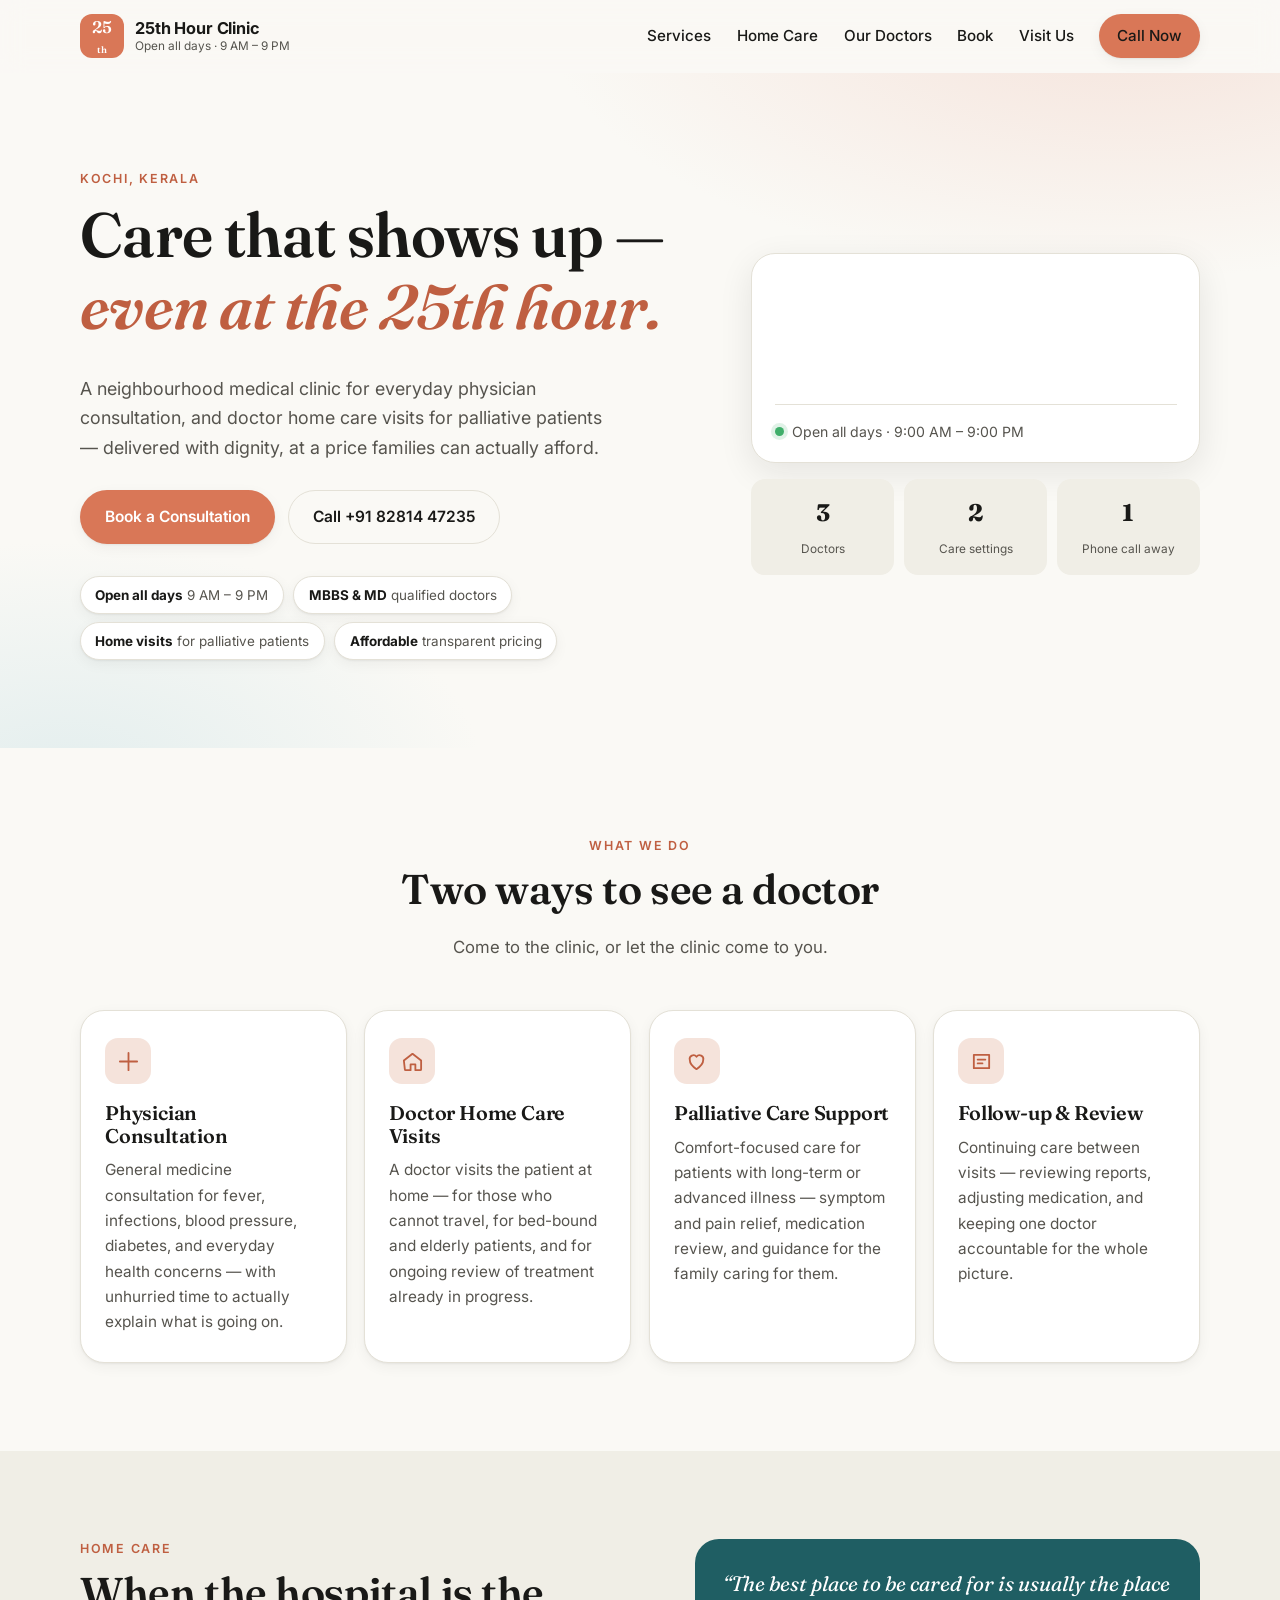
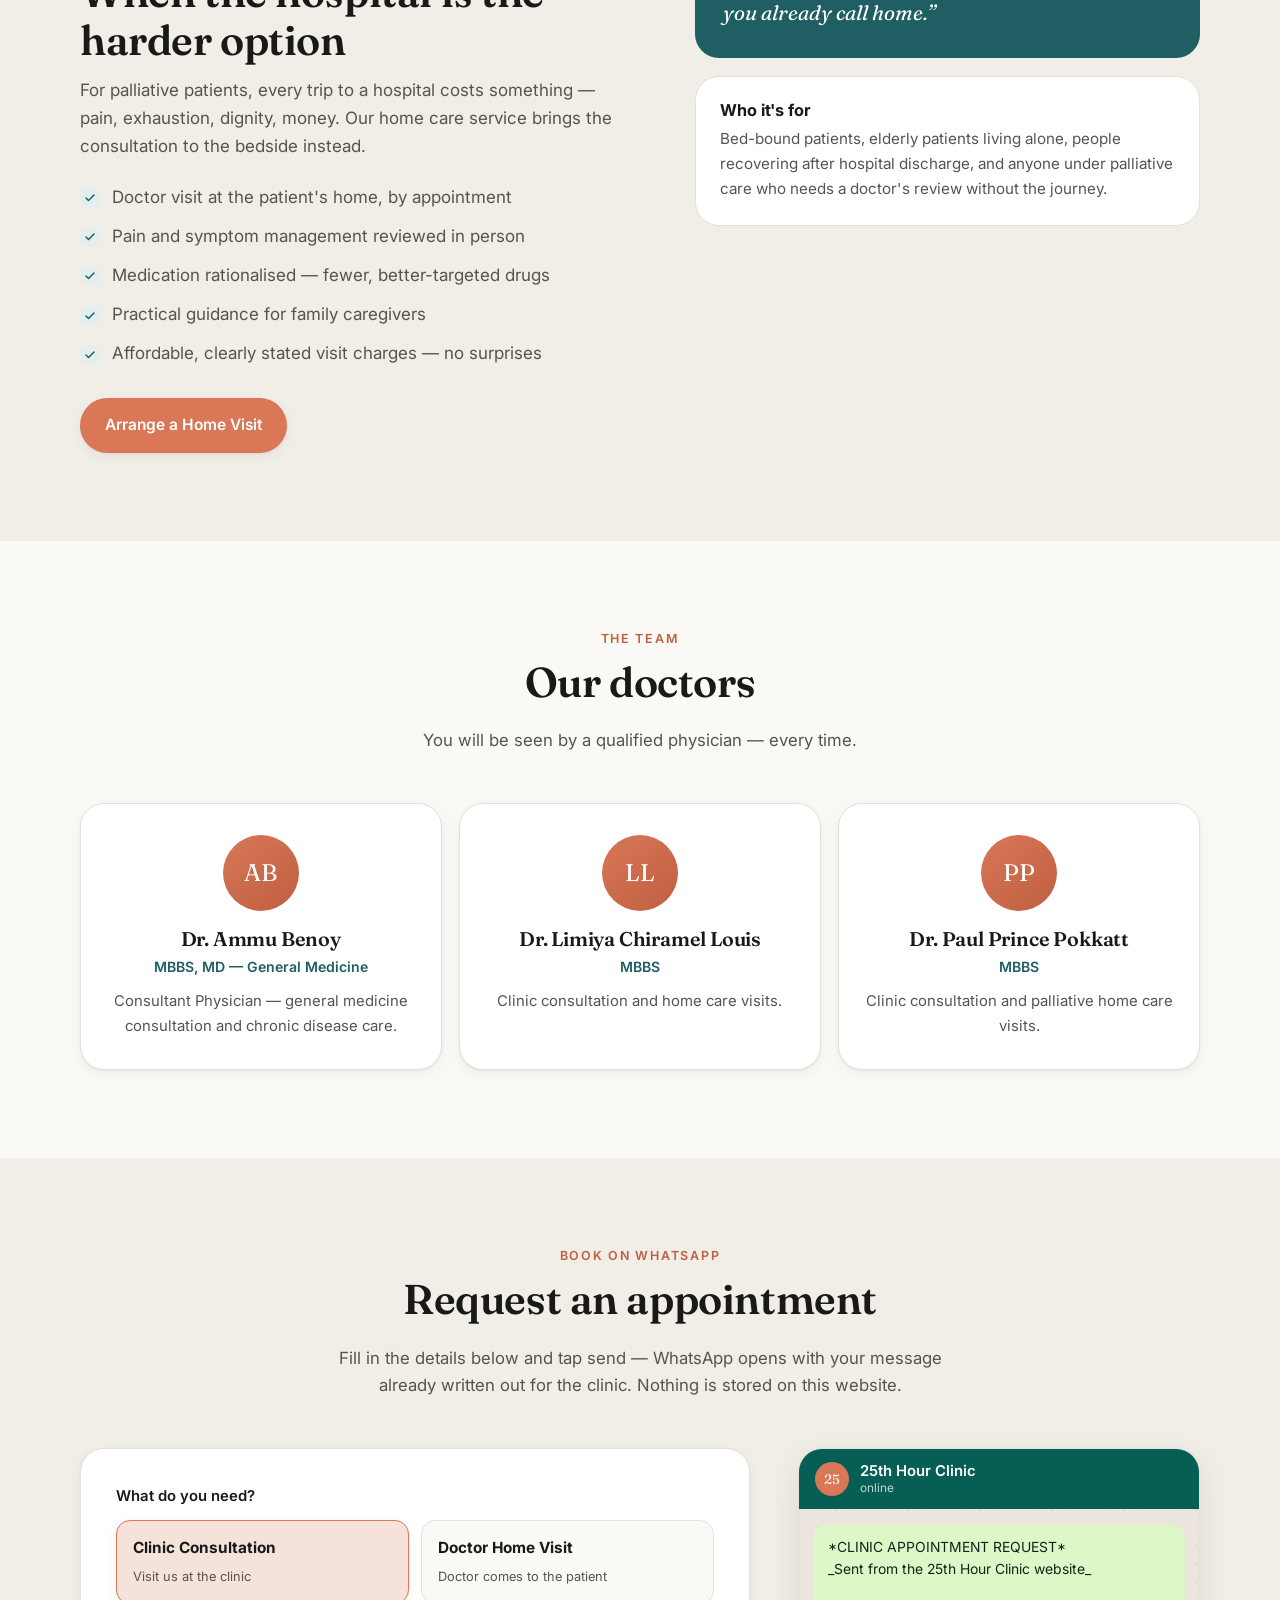
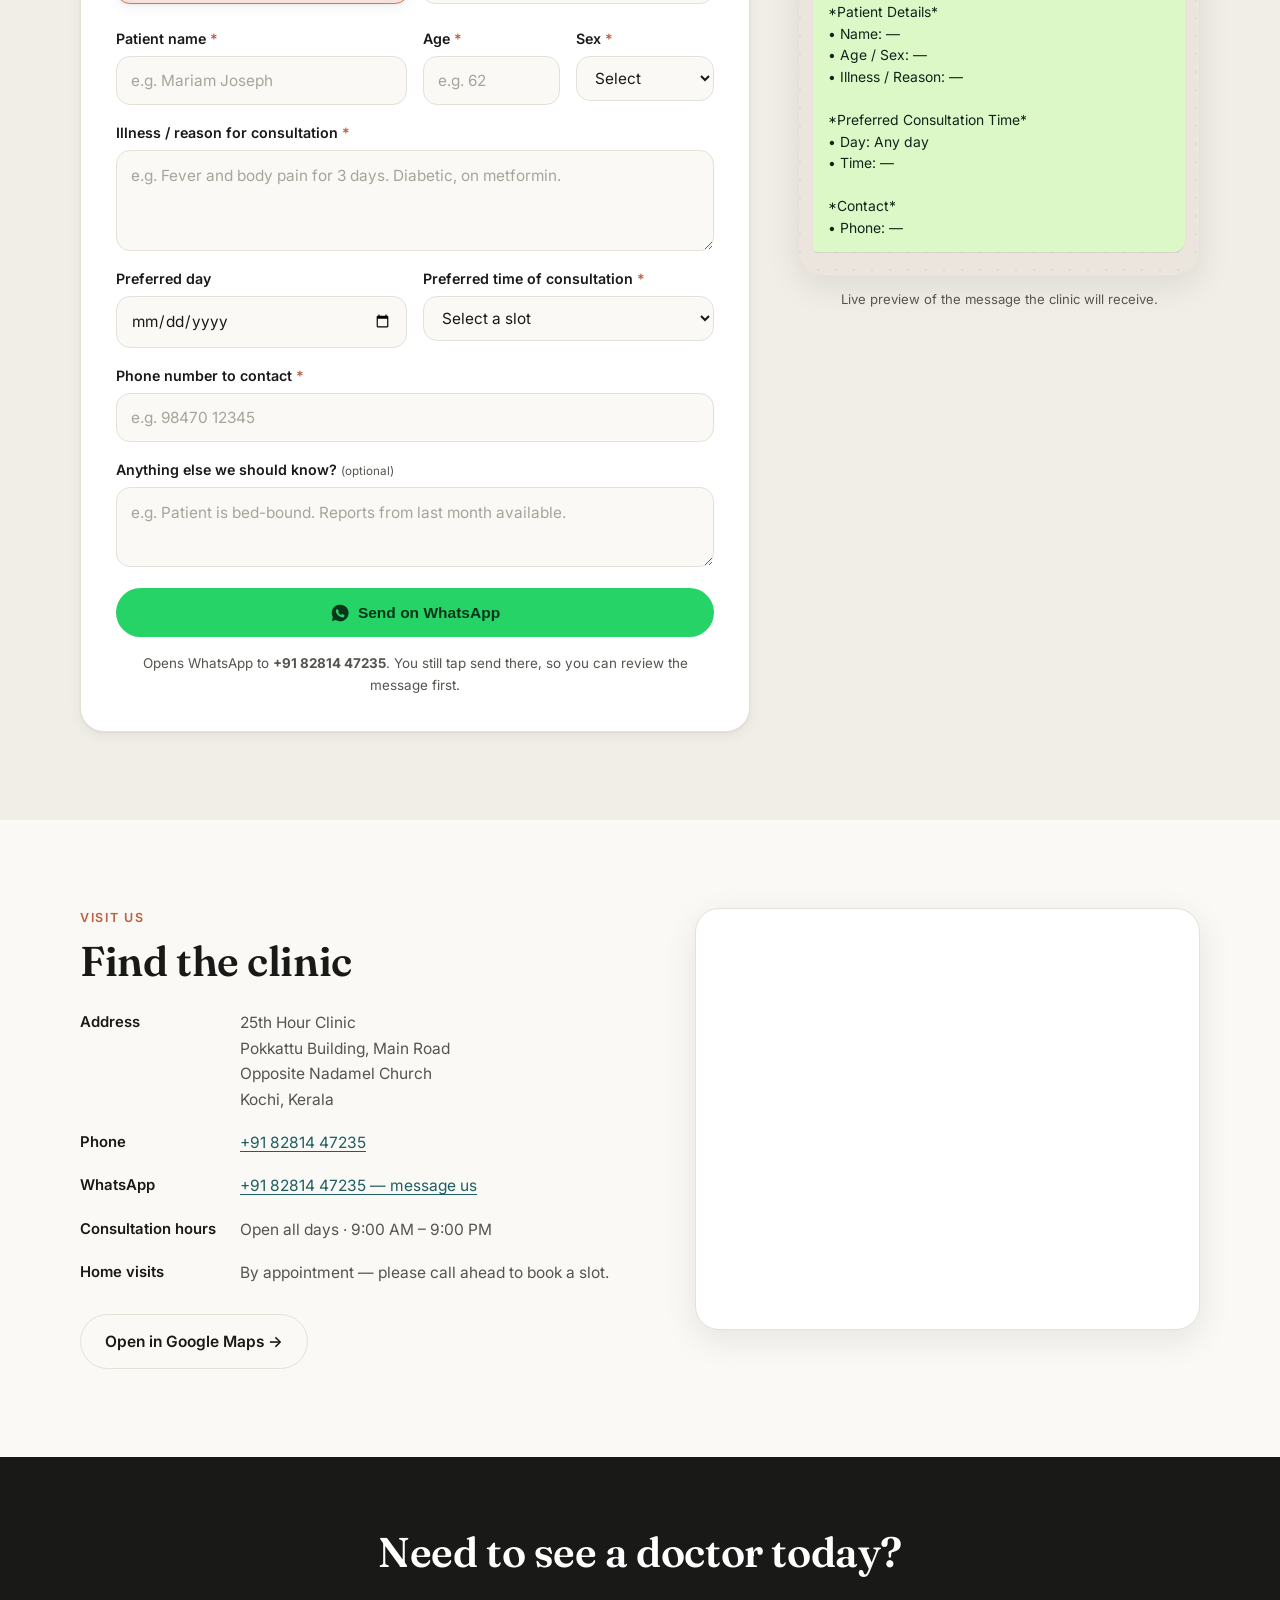
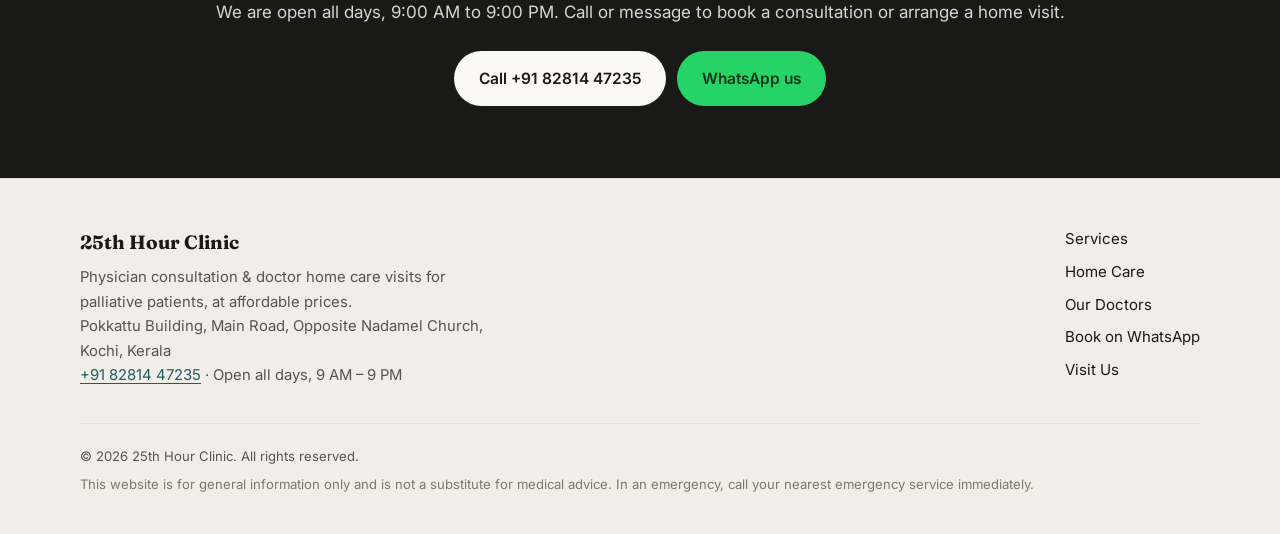
==== index.html @ 8b4c095a "25th Hour Clinic website Static single-page site: services, home care, doctors, WhatsApp booking for" ====
<!DOCTYPE html>
<html lang="en">
<head>
<meta charset="utf-8">
<meta name="viewport" content="width=device-width, initial-scale=1">
<title>25th Hour Clinic — Physician Consultation &amp; Doctor Home Care Visits</title>
<meta name="description" content="25th Hour Clinic offers physician consultation and doctor home care visits for palliative patients at affordable prices. Book an appointment with our MBBS &amp; MD doctors.">
<meta name="theme-color" content="#D97757">

<!-- Open Graph / social -->
<meta property="og:type" content="website">
<meta property="og:title" content="25th Hour Clinic — Physician Consultation &amp; Home Care Visits">
<meta property="og:description" content="Physician consultation and doctor home care visits for palliative patients, at affordable prices.">
<meta property="og:locale" content="en_IN">
<meta property="og:url" content="https://25hourclinic.org/">
<link rel="canonical" href="https://25hourclinic.org/">

<link rel="preconnect" href="https://fonts.googleapis.com">
<link rel="preconnect" href="https://fonts.gstatic.com" crossorigin>
<link href="https://fonts.googleapis.com/css2?family=Fraunces:opsz,wght@9..144,400;9..144,600&family=Inter:wght@400;500;600;700&display=swap" rel="stylesheet">
<link rel="stylesheet" href="assets/css/styles.css">
<link rel="icon" href="data:image/svg+xml,<svg xmlns='http://www.w3.org/2000/svg' viewBox='0 0 100 100'><rect width='100' height='100' rx='22' fill='%23D97757'/><path d='M50 26v48M26 50h48' stroke='white' stroke-width='12' stroke-linecap='round'/></svg>">

<script type="application/ld+json">
{
  "@context": "https://schema.org",
  "@type": "MedicalClinic",
  "name": "25th Hour Clinic",
  "description": "Medical clinic offering physician consultation and doctor home care visits for palliative patients at affordable prices.",
  "url": "https://25hourclinic.org/",
  "telephone": "+91-8281447235",
  "hasMap": "https://maps.app.goo.gl/pXbPbgqW6ymwcgqXA",
  "address": {
    "@type": "PostalAddress",
    "streetAddress": "Pokkattu Building, Main Road, Opposite Nadamel Church",
    "addressLocality": "Kochi",
    "addressRegion": "Kerala",
    "addressCountry": "IN"
  },
  "geo": { "@type": "GeoCoordinates", "latitude": 9.9456521, "longitude": 76.3485661 },
  "openingHoursSpecification": [{
    "@type": "OpeningHoursSpecification",
    "dayOfWeek": ["Monday","Tuesday","Wednesday","Thursday","Friday","Saturday","Sunday"],
    "opens": "09:00",
    "closes": "21:00"
  }],
  "medicalSpecialty": ["PrimaryCare", "PalliativeCare"]
}
</script>
</head>
<body>

<a class="skip-link" href="#main">Skip to content</a>

<header class="site-header" id="top">
  <div class="wrap header-inner">
    <a class="brand" href="#top">
      <span class="brand-mark" aria-hidden="true">25<sup>th</sup></span>
      <span class="brand-text">
        <strong>25th Hour Clinic</strong>
        <small>Open all days &middot; 9 AM – 9 PM</small>
      </span>
    </a>

    <button class="nav-toggle" aria-expanded="false" aria-controls="site-nav" aria-label="Open menu">
      <span></span><span></span><span></span>
    </button>

    <nav class="site-nav" id="site-nav">
      <a href="#services">Services</a>
      <a href="#homecare">Home Care</a>
      <a href="#doctors">Our Doctors</a>
      <a href="#book">Book</a>
      <a href="#visit">Visit Us</a>
      <a class="btn btn-primary btn-sm" href="tel:+918281447235">Call Now</a>
    </nav>
  </div>
</header>

<main id="main">

  <!-- ── Hero ───────────────────────────────────────────── -->
  <section class="hero">
    <div class="wrap hero-inner">
      <div class="hero-copy">
        <p class="eyebrow">Kochi, Kerala</p>
        <h1>Care that shows up —<br><em>even at the 25th hour.</em></h1>
        <p class="lede">
          A neighbourhood medical clinic for everyday physician consultation, and
          doctor home care visits for palliative patients — delivered with dignity,
          at a price families can actually afford.
        </p>
        <div class="hero-actions">
          <a class="btn btn-primary" href="#book">Book a Consultation</a>
          <a class="btn btn-ghost" href="tel:+918281447235">Call +91 82814 47235</a>
        </div>
        <ul class="hero-badges">
          <li><strong>Open all days</strong> 9 AM – 9 PM</li>
          <li><strong>MBBS &amp; MD</strong> qualified doctors</li>
          <li><strong>Home visits</strong> for palliative patients</li>
          <li><strong>Affordable</strong> transparent pricing</li>
        </ul>
      </div>

      <div class="hero-card" aria-hidden="true">
        <div class="pulse-card">
          <svg viewBox="0 0 320 120" class="pulse" role="presentation">
            <path d="M0 60 H90 l14 -34 l18 68 l16 -50 l14 16 H320" />
          </svg>
          <div class="pulse-meta">
            <span class="dot"></span> Open all days &middot; 9:00 AM – 9:00 PM
          </div>
        </div>
        <div class="stat-strip">
          <div><b>3</b><span>Doctors</span></div>
          <div><b>2</b><span>Care settings</span></div>
          <div><b>1</b><span>Phone call away</span></div>
        </div>
      </div>
    </div>
  </section>

  <!-- ── Services ───────────────────────────────────────── -->
  <section class="section" id="services">
    <div class="wrap">
      <header class="section-head">
        <p class="eyebrow">What we do</p>
        <h2>Two ways to see a doctor</h2>
        <p class="section-sub">Come to the clinic, or let the clinic come to you.</p>
      </header>

      <div class="cards">
        <article class="card reveal">
          <div class="card-icon" aria-hidden="true">
            <svg viewBox="0 0 24 24"><path d="M12 3v18M3 12h18" /></svg>
          </div>
          <h3>Physician Consultation</h3>
          <p>
            General medicine consultation for fever, infections, blood pressure,
            diabetes, and everyday health concerns — with unhurried time to
            actually explain what is going on.
          </p>
        </article>

        <article class="card reveal">
          <div class="card-icon" aria-hidden="true">
            <svg viewBox="0 0 24 24"><path d="M3 11l9-7 9 7v9a1 1 0 0 1-1 1h-5v-6H10v6H5a1 1 0 0 1-1-1z" /></svg>
          </div>
          <h3>Doctor Home Care Visits</h3>
          <p>
            A doctor visits the patient at home — for those who cannot travel,
            for bed-bound and elderly patients, and for ongoing review of
            treatment already in progress.
          </p>
        </article>

        <article class="card reveal">
          <div class="card-icon" aria-hidden="true">
            <svg viewBox="0 0 24 24"><path d="M12 20s-7-4.5-7-9.5A4 4 0 0 1 12 7a4 4 0 0 1 7 3.5C19 15.5 12 20 12 20z" /></svg>
          </div>
          <h3>Palliative Care Support</h3>
          <p>
            Comfort-focused care for patients with long-term or advanced illness —
            symptom and pain relief, medication review, and guidance for the
            family caring for them.
          </p>
        </article>

        <article class="card reveal">
          <div class="card-icon" aria-hidden="true">
            <svg viewBox="0 0 24 24"><path d="M4 5h16v14H4z" /><path d="M8 10h8M8 14h5" /></svg>
          </div>
          <h3>Follow-up &amp; Review</h3>
          <p>
            Continuing care between visits — reviewing reports, adjusting
            medication, and keeping one doctor accountable for the whole picture.
          </p>
        </article>
      </div>
    </div>
  </section>

  <!-- ── Home care highlight ────────────────────────────── -->
  <section class="section band" id="homecare">
    <div class="wrap split">
      <div class="split-copy">
        <p class="eyebrow">Home care</p>
        <h2>When the hospital is the harder option</h2>
        <p>
          For palliative patients, every trip to a hospital costs something —
          pain, exhaustion, dignity, money. Our home care service brings the
          consultation to the bedside instead.
        </p>
        <ul class="checklist">
          <li>Doctor visit at the patient's home, by appointment</li>
          <li>Pain and symptom management reviewed in person</li>
          <li>Medication rationalised — fewer, better-targeted drugs</li>
          <li>Practical guidance for family caregivers</li>
          <li>Affordable, clearly stated visit charges — no surprises</li>
        </ul>
        <a class="btn btn-primary" href="tel:+918281447235">Arrange a Home Visit</a>
      </div>

      <aside class="split-aside">
        <blockquote class="quote">
          <p>“The best place to be cared for is usually the place you already call home.”</p>
        </blockquote>
        <div class="note">
          <h4>Who it's for</h4>
          <p>
            Bed-bound patients, elderly patients living alone, people recovering
            after hospital discharge, and anyone under palliative care who needs
            a doctor's review without the journey.
          </p>
        </div>
      </aside>
    </div>
  </section>

  <!-- ── Doctors ────────────────────────────────────────── -->
  <section class="section" id="doctors">
    <div class="wrap">
      <header class="section-head">
        <p class="eyebrow">The team</p>
        <h2>Our doctors</h2>
        <p class="section-sub">You will be seen by a qualified physician — every time.</p>
      </header>

      <div class="doctors">
        <article class="doctor reveal">
          <div class="avatar" aria-hidden="true">AB</div>
          <h3>Dr. Ammu Benoy</h3>
          <p class="quals">MBBS, MD — General Medicine</p>
          <p class="doctor-note">Consultant Physician — general medicine consultation and chronic disease care.</p>
        </article>

        <article class="doctor reveal">
          <div class="avatar" aria-hidden="true">LL</div>
          <h3>Dr. Limiya Chiramel Louis</h3>
          <p class="quals">MBBS</p>
          <p class="doctor-note">Clinic consultation and home care visits.</p>
        </article>

        <article class="doctor reveal">
          <div class="avatar" aria-hidden="true">PP</div>
          <h3>Dr. Paul Prince Pokkatt</h3>
          <p class="quals">MBBS</p>
          <p class="doctor-note">Clinic consultation and palliative home care visits.</p>
        </article>
      </div>
    </div>
  </section>

  <!-- ── WhatsApp booking form ──────────────────────────── -->
  <section class="section band" id="book">
    <div class="wrap">
      <header class="section-head">
        <p class="eyebrow">Book on WhatsApp</p>
        <h2>Request an appointment</h2>
        <p class="section-sub">
          Fill in the details below and tap send — WhatsApp opens with your
          message already written out for the clinic. Nothing is stored on this website.
        </p>
      </header>

      <div class="booking">
        <form class="booking-form" id="booking-form" novalidate>

          <fieldset class="field-group">
            <legend>What do you need?</legend>
            <div class="choice-row">
              <label class="choice">
                <input type="radio" name="type" value="clinic" checked>
                <span>
                  <strong>Clinic Consultation</strong>
                  <small>Visit us at the clinic</small>
                </span>
              </label>
              <label class="choice">
                <input type="radio" name="type" value="home">
                <span>
                  <strong>Doctor Home Visit</strong>
                  <small>Doctor comes to the patient</small>
                </span>
              </label>
            </div>
          </fieldset>

          <div class="field-grid">
            <p class="field">
              <label for="f-name">Patient name <span class="req" aria-hidden="true">*</span></label>
              <input type="text" id="f-name" name="name" required autocomplete="name" placeholder="e.g. Mariam Joseph">
            </p>

            <p class="field field-sm">
              <label for="f-age">Age <span class="req" aria-hidden="true">*</span></label>
              <input type="number" id="f-age" name="age" min="0" max="120" required inputmode="numeric" placeholder="e.g. 62">
            </p>

            <p class="field field-sm">
              <label for="f-sex">Sex <span class="req" aria-hidden="true">*</span></label>
              <select id="f-sex" name="sex" required>
                <option value="">Select</option>
                <option>Male</option>
                <option>Female</option>
                <option>Other</option>
              </select>
            </p>

            <p class="field field-full">
              <label for="f-illness">Illness / reason for consultation <span class="req" aria-hidden="true">*</span></label>
              <textarea id="f-illness" name="illness" rows="3" required
                placeholder="e.g. Fever and body pain for 3 days. Diabetic, on metformin."></textarea>
            </p>

            <p class="field">
              <label for="f-day">Preferred day</label>
              <input type="date" id="f-day" name="day">
            </p>

            <p class="field">
              <label for="f-time">Preferred time of consultation <span class="req" aria-hidden="true">*</span></label>
              <select id="f-time" name="time" required>
                <option value="">Select a slot</option>
                <option>Morning (9 AM – 12 PM)</option>
                <option>Afternoon (12 PM – 4 PM)</option>
                <option>Evening (4 PM – 9 PM)</option>
                <option>As early as possible</option>
              </select>
            </p>

            <p class="field field-full">
              <label for="f-phone">Phone number to contact <span class="req" aria-hidden="true">*</span></label>
              <input type="tel" id="f-phone" name="phone" required inputmode="tel"
                     autocomplete="tel" placeholder="e.g. 98470 12345">
            </p>

            <!-- Home-visit only -->
            <p class="field field-full home-only" hidden>
              <label for="f-location">Address / location for the home visit <span class="req" aria-hidden="true">*</span></label>
              <textarea id="f-location" name="location" rows="3"
                placeholder="House name, street, landmark, area and PIN code"></textarea>
            </p>

            <p class="field field-full home-only" hidden>
              <label for="f-maplink">Google Maps location link <small class="hint">(optional, helps us find you)</small></label>
              <input type="url" id="f-maplink" name="maplink" placeholder="https://maps.app.goo.gl/…">
            </p>

            <p class="field field-full">
              <label for="f-notes">Anything else we should know? <small class="hint">(optional)</small></label>
              <textarea id="f-notes" name="notes" rows="2"
                placeholder="e.g. Patient is bed-bound. Reports from last month available."></textarea>
            </p>
          </div>

          <p class="form-error" id="form-error" role="alert" hidden></p>

          <button type="submit" class="btn btn-whatsapp btn-block">
            <svg viewBox="0 0 24 24" aria-hidden="true" class="wa-icon"><path d="M12 2a10 10 0 0 0-8.6 15l-1.3 4.7 4.8-1.3A10 10 0 1 0 12 2zm5.3 14.1c-.2.6-1.2 1.2-1.7 1.2-.5.1-1 .1-1.6-.1-.4-.1-.9-.3-1.5-.6-2.6-1.1-4.3-3.8-4.5-4-.1-.2-1-1.4-1-2.6s.6-1.8.9-2.1c.2-.2.5-.3.7-.3h.5c.2 0 .4 0 .6.5l.8 1.9c.1.2 0 .4-.1.5l-.3.4c-.1.1-.3.3-.1.6.1.2.6 1 1.3 1.6.9.8 1.6 1 1.9 1.2.2.1.4 0 .5-.1l.6-.8c.2-.2.3-.2.6-.1l1.8.9c.2.1.4.2.5.3.1.2.1.6-.1 1.2z"/></svg>
            Send on WhatsApp
          </button>

          <p class="form-foot">
            Opens WhatsApp to <strong>+91 82814 47235</strong>. You still tap send there,
            so you can review the message first.
          </p>
        </form>

        <aside class="booking-preview">
          <div class="phone-preview">
            <div class="phone-bar">
              <span class="phone-avatar" aria-hidden="true">25</span>
              <span class="phone-name">25th Hour Clinic<small>online</small></span>
            </div>
            <div class="phone-body">
              <div class="bubble" id="message-preview">Fill the form to see your message.</div>
            </div>
          </div>
          <p class="preview-note">Live preview of the message the clinic will receive.</p>
        </aside>
      </div>
    </div>
  </section>

  <!-- ── Visit / contact ────────────────────────────────── -->
  <section class="section" id="visit">
    <div class="wrap split">
      <div class="split-copy">
        <p class="eyebrow">Visit us</p>
        <h2>Find the clinic</h2>

        <dl class="contact-list">
          <div>
            <dt>Address</dt>
            <dd>
              25th Hour Clinic<br>
              Pokkattu Building, Main Road<br>
              Opposite Nadamel Church<br>
              Kochi, Kerala
            </dd>
          </div>
          <div>
            <dt>Phone</dt>
            <dd><a href="tel:+918281447235">+91 82814 47235</a></dd>
          </div>
          <div>
            <dt>WhatsApp</dt>
            <dd><a href="https://wa.me/918281447235" target="_blank" rel="noopener">+91 82814 47235 — message us</a></dd>
          </div>
          <div>
            <dt>Consultation hours</dt>
            <dd>Open all days &middot; 9:00 AM – 9:00 PM</dd>
          </div>
          <div>
            <dt>Home visits</dt>
            <dd>By appointment — please call ahead to book a slot.</dd>
          </div>
        </dl>

        <a class="btn btn-ghost" href="https://maps.app.goo.gl/pXbPbgqW6ymwcgqXA" target="_blank" rel="noopener">
          Open in Google Maps →
        </a>
      </div>

      <aside class="split-aside">
        <div class="map-frame">
          <iframe
            title="Map showing the location of 25th Hour Clinic"
            src="https://www.google.com/maps?q=9.9456521,76.3485661&hl=en&z=16&output=embed"
            loading="lazy"
            referrerpolicy="no-referrer-when-downgrade"
            allowfullscreen></iframe>
        </div>
      </aside>
    </div>
  </section>

  <!-- ── CTA ────────────────────────────────────────────── -->
  <section class="cta">
    <div class="wrap cta-inner">
      <h2>Need to see a doctor today?</h2>
      <p>We are open all days, 9:00 AM to 9:00 PM. Call or message to book a consultation or arrange a home visit.</p>
      <div class="cta-actions">
        <a class="btn btn-light" href="tel:+918281447235">Call +91 82814 47235</a>
        <a class="btn btn-whatsapp" href="https://wa.me/918281447235" target="_blank" rel="noopener">WhatsApp us</a>
      </div>
    </div>
  </section>

</main>

<footer class="site-footer">
  <div class="wrap footer-inner">
    <div class="footer-brand">
      <strong>25th Hour Clinic</strong>
      <p>Physician consultation &amp; doctor home care visits for palliative patients, at affordable prices.</p>
      <p class="footer-contact">
        Pokkattu Building, Main Road, Opposite Nadamel Church, Kochi, Kerala<br>
        <a href="tel:+918281447235">+91 82814 47235</a> &middot; Open all days, 9 AM – 9 PM
      </p>
    </div>
    <nav class="footer-nav" aria-label="Footer">
      <a href="#services">Services</a>
      <a href="#homecare">Home Care</a>
      <a href="#doctors">Our Doctors</a>
      <a href="#book">Book on WhatsApp</a>
      <a href="#visit">Visit Us</a>
    </nav>
  </div>
  <div class="wrap footer-legal">
    <p>&copy; <span id="year">2026</span> 25th Hour Clinic. All rights reserved.</p>
    <p class="disclaimer">
      This website is for general information only and is not a substitute for
      medical advice. In an emergency, call your nearest emergency service immediately.
    </p>
  </div>
</footer>

<div class="fab-bar">
  <a class="fab fab-call" href="tel:+918281447235" aria-label="Call the clinic">
    <svg viewBox="0 0 24 24" aria-hidden="true"><path d="M6.6 10.8a15 15 0 0 0 6.6 6.6l2.2-2.2a1 1 0 0 1 1-.25 11.4 11.4 0 0 0 3.6.58 1 1 0 0 1 1 1V20a1 1 0 0 1-1 1A17 17 0 0 1 3 4a1 1 0 0 1 1-1h3.5a1 1 0 0 1 1 1 11.4 11.4 0 0 0 .58 3.6 1 1 0 0 1-.25 1z"/></svg>
    <span>Call</span>
  </a>
  <a class="fab fab-whatsapp" href="https://wa.me/918281447235" target="_blank" rel="noopener" aria-label="Message the clinic on WhatsApp">
    <svg viewBox="0 0 24 24" aria-hidden="true"><path d="M12 2a10 10 0 0 0-8.6 15l-1.3 4.7 4.8-1.3A10 10 0 1 0 12 2zm5.3 14.1c-.2.6-1.2 1.2-1.7 1.2-.5.1-1 .1-1.6-.1-.4-.1-.9-.3-1.5-.6-2.6-1.1-4.3-3.8-4.5-4-.1-.2-1-1.4-1-2.6s.6-1.8.9-2.1c.2-.2.5-.3.7-.3h.5c.2 0 .4 0 .6.5l.8 1.9c.1.2 0 .4-.1.5l-.3.4c-.1.1-.3.3-.1.6.1.2.6 1 1.3 1.6.9.8 1.6 1 1.9 1.2.2.1.4 0 .5-.1l.6-.8c.2-.2.3-.2.6-.1l1.8.9c.2.1.4.2.5.3.1.2.1.6-.1 1.2z"/></svg>
    <span>WhatsApp</span>
  </a>
</div>

<script src="assets/js/main.js" defer></script>
</body>
</html>
---- assets/css/styles.css ----
/* ==========================================================================
   25th Hour Clinic — stylesheet
   Palette: Claude brand (clay / cream / ink) + a clinical teal for trust cues.
   ========================================================================== */

:root {
  /* Claude-inspired core */
  --clay:        #D97757;   /* Claude "book cloth" orange — primary accent */
  --clay-deep:   #BF5F41;
  --clay-tint:   #F5E3DB;
  --cream:       #FAF9F5;   /* page background */
  --sand:        #F0EEE6;   /* alternating band */
  --ink:         #191917;   /* headings */
  --ink-soft:    #56544E;   /* body copy */
  --line:        #E4E1D7;

  /* Clinical accent */
  --teal:        #1F5E63;
  --teal-soft:   #E3EEEE;

  --radius:      14px;
  --radius-lg:   24px;
  --shadow-sm:   0 1px 2px rgba(25,25,23,.05), 0 4px 14px rgba(25,25,23,.05);
  --shadow-md:   0 10px 34px rgba(25,25,23,.09);

  --wrap:        1120px;
  --sans: "Inter", system-ui, -apple-system, "Segoe UI", Roboto, sans-serif;
  --serif: "Fraunces", Georgia, "Times New Roman", serif;
}

/* ── Base ─────────────────────────────────────────────── */
*, *::before, *::after { box-sizing: border-box; }

html { scroll-behavior: smooth; scroll-padding-top: 88px; }

body {
  margin: 0;
  background: var(--cream);
  color: var(--ink-soft);
  font-family: var(--sans);
  font-size: 17px;
  line-height: 1.65;
  -webkit-font-smoothing: antialiased;
}

h1, h2, h3, h4 {
  font-family: var(--serif);
  color: var(--ink);
  line-height: 1.15;
  margin: 0 0 .5em;
  font-weight: 600;
  letter-spacing: -.01em;
}
h1 { font-size: clamp(2.3rem, 5.4vw, 3.9rem); }
h2 { font-size: clamp(1.8rem, 3.6vw, 2.6rem); }
h3 { font-size: 1.24rem; }
h4 { font-size: 1.02rem; font-family: var(--sans); font-weight: 700; }

p { margin: 0 0 1rem; }
a { color: var(--teal); text-decoration-thickness: 1px; text-underline-offset: 3px; }
a:hover { color: var(--clay-deep); }
img, svg, iframe { max-width: 100%; }

.wrap { width: min(100% - 2.5rem, var(--wrap)); margin-inline: auto; }

.skip-link {
  position: absolute; left: -9999px; top: 0; z-index: 100;
  background: var(--ink); color: #fff; padding: .7rem 1.1rem; border-radius: 0 0 8px 0;
}
.skip-link:focus { left: 0; }

:focus-visible { outline: 3px solid var(--clay); outline-offset: 3px; border-radius: 4px; }

.eyebrow {
  font-size: .78rem; font-weight: 600; letter-spacing: .14em;
  text-transform: uppercase; color: var(--clay-deep); margin: 0 0 .6rem;
}

/* ── Buttons ──────────────────────────────────────────── */
.btn {
  display: inline-flex; align-items: center; gap: .5rem;
  padding: .85rem 1.5rem; border-radius: 999px;
  font-weight: 600; font-size: .97rem; text-decoration: none;
  border: 1.5px solid transparent; cursor: pointer;
  transition: transform .16s ease, background .2s ease, border-color .2s ease, box-shadow .2s ease;
}
.btn:hover { transform: translateY(-2px); }
.btn-primary { background: var(--clay); color: #fff; box-shadow: var(--shadow-sm); }
.btn-primary:hover { background: var(--clay-deep); color: #fff; }
.btn-ghost { border-color: var(--line); color: var(--ink); background: transparent; }
.btn-ghost:hover { border-color: var(--clay); color: var(--clay-deep); }
.btn-light { background: var(--cream); color: var(--ink); }
.btn-light:hover { background: #fff; color: var(--clay-deep); }
.btn-sm { padding: .55rem 1.05rem; font-size: .9rem; }

/* ── Header ───────────────────────────────────────────── */
.site-header {
  position: sticky; top: 0; z-index: 50;
  background: rgba(250,249,245,.86);
  backdrop-filter: saturate(180%) blur(12px);
  border-bottom: 1px solid transparent;
  transition: border-color .25s ease, box-shadow .25s ease;
}
.site-header.is-stuck { border-color: var(--line); box-shadow: 0 2px 20px rgba(25,25,23,.05); }

.header-inner { display: flex; align-items: center; justify-content: space-between; gap: 1rem; padding: .85rem 0; }

.brand { display: flex; align-items: center; gap: .7rem; text-decoration: none; color: inherit; }
.brand-mark {
  width: 44px; height: 44px; flex: none;
  display: grid; place-items: center;
  background: var(--clay); color: #fff;
  border-radius: 12px; font-family: var(--serif); font-weight: 600; font-size: 1.05rem;
}
.brand-mark sup { font-size: .55em; }
.brand-text { display: flex; flex-direction: column; line-height: 1.25; }
.brand-text strong { color: var(--ink); font-size: 1.02rem; letter-spacing: -.01em; }
.brand-text small { color: var(--ink-soft); font-size: .74rem; }

.site-nav { display: flex; align-items: center; gap: 1.6rem; }
.site-nav a {
  color: var(--ink); text-decoration: none; font-size: .95rem; font-weight: 500;
}
.site-nav a:not(.btn):hover { color: var(--clay-deep); }

.nav-toggle {
  display: none; width: 44px; height: 44px; border: 1px solid var(--line);
  background: transparent; border-radius: 12px; padding: 0;
  flex-direction: column; align-items: center; justify-content: center; gap: 5px;
}
.nav-toggle span { display: block; width: 18px; height: 2px; background: var(--ink); border-radius: 2px; transition: transform .2s ease, opacity .2s ease; }
.nav-toggle[aria-expanded="true"] span:nth-child(1) { transform: translateY(7px) rotate(45deg); }
.nav-toggle[aria-expanded="true"] span:nth-child(2) { opacity: 0; }
.nav-toggle[aria-expanded="true"] span:nth-child(3) { transform: translateY(-7px) rotate(-45deg); }

/* ── Hero ─────────────────────────────────────────────── */
.hero {
  padding: clamp(3rem, 8vw, 6rem) 0 clamp(3rem, 7vw, 5.5rem);
  background:
    radial-gradient(900px 420px at 88% -10%, var(--clay-tint), transparent 65%),
    radial-gradient(700px 400px at 5% 105%, var(--teal-soft), transparent 60%);
}
.hero-inner { display: grid; grid-template-columns: 1.15fr .85fr; gap: clamp(2rem, 5vw, 4rem); align-items: center; }
.hero h1 em { font-style: italic; color: var(--clay-deep); }
.lede { font-size: 1.12rem; max-width: 34rem; }
.hero-actions { display: flex; flex-wrap: wrap; gap: .8rem; margin: 1.7rem 0 2rem; }

.hero-badges { list-style: none; display: flex; flex-wrap: wrap; gap: .5rem .6rem; padding: 0; margin: 0; }
.hero-badges li {
  background: #fff; border: 1px solid var(--line); border-radius: 999px;
  padding: .42rem .9rem; font-size: .84rem; box-shadow: var(--shadow-sm);
}
.hero-badges strong { color: var(--ink); }

.hero-card { display: grid; gap: 1rem; }
.pulse-card {
  background: #fff; border: 1px solid var(--line); border-radius: var(--radius-lg);
  padding: 1.6rem 1.4rem 1.2rem; box-shadow: var(--shadow-md);
}
.pulse { width: 100%; height: 110px; }
.pulse path {
  fill: none; stroke: var(--clay); stroke-width: 3;
  stroke-linecap: round; stroke-linejoin: round;
  stroke-dasharray: 460; stroke-dashoffset: 460;
  animation: trace 3.2s ease-in-out infinite;
}
@keyframes trace {
  0%   { stroke-dashoffset: 460; }
  55%  { stroke-dashoffset: 0; }
  100% { stroke-dashoffset: 0; opacity: .25; }
}
.pulse-meta { display: flex; align-items: center; gap: .55rem; font-size: .88rem; color: var(--ink-soft); border-top: 1px solid var(--line); padding-top: .9rem; margin-top: .4rem; }
.dot { width: 9px; height: 9px; border-radius: 50%; background: #3fae6a; box-shadow: 0 0 0 4px rgba(63,174,106,.16); }

.stat-strip { display: grid; grid-template-columns: repeat(3, 1fr); gap: .6rem; }
.stat-strip div {
  background: var(--sand); border-radius: var(--radius); padding: .9rem .6rem; text-align: center;
}
.stat-strip b { display: block; font-family: var(--serif); font-size: 1.5rem; color: var(--ink); }
.stat-strip span { font-size: .74rem; color: var(--ink-soft); }

/* ── Sections ─────────────────────────────────────────── */
.section { padding: clamp(3.2rem, 7vw, 5.5rem) 0; }
.band { background: var(--sand); }
.section-head { max-width: 40rem; margin: 0 auto clamp(2rem, 4vw, 3rem); text-align: center; }
.section-sub { font-size: 1.05rem; margin: 0; }

/* Cards */
.cards { display: grid; grid-template-columns: repeat(auto-fit, minmax(255px, 1fr)); gap: 1.1rem; }
.card {
  background: #fff; border: 1px solid var(--line); border-radius: var(--radius-lg);
  padding: 1.7rem 1.5rem; box-shadow: var(--shadow-sm);
  transition: transform .22s ease, box-shadow .22s ease, border-color .22s ease;
}
.card:hover { transform: translateY(-4px); box-shadow: var(--shadow-md); border-color: var(--clay-tint); }
.card p { margin: 0; font-size: .96rem; }
.card-icon {
  width: 46px; height: 46px; border-radius: 13px; display: grid; place-items: center;
  background: var(--clay-tint); margin-bottom: 1.1rem;
}
.card-icon svg { width: 23px; height: 23px; fill: none; stroke: var(--clay-deep); stroke-width: 1.9; stroke-linecap: round; stroke-linejoin: round; }

/* Split layout */
.split { display: grid; grid-template-columns: 1.05fr .95fr; gap: clamp(2rem, 5vw, 3.6rem); align-items: start; }
.split-copy h2 { margin-bottom: .7rem; }

.checklist { list-style: none; padding: 0; margin: 1.4rem 0 1.9rem; display: grid; gap: .7rem; }
.checklist li { position: relative; padding-left: 2rem; }
.checklist li::before {
  content: ""; position: absolute; left: 0; top: .32em;
  width: 20px; height: 20px; border-radius: 50%;
  background: var(--teal-soft) url("data:image/svg+xml,%3Csvg xmlns='http://www.w3.org/2000/svg' viewBox='0 0 24 24' fill='none' stroke='%231F5E63' stroke-width='3' stroke-linecap='round' stroke-linejoin='round'%3E%3Cpath d='M20 6 9 17l-5-5'/%3E%3C/svg%3E") center/12px no-repeat;
}

.split-aside { display: grid; gap: 1.1rem; }
.quote {
  margin: 0; background: var(--teal); color: #fff;
  border-radius: var(--radius-lg); padding: 1.9rem 1.7rem;
}
.quote p { margin: 0; font-family: var(--serif); font-size: 1.3rem; line-height: 1.4; font-style: italic; }
.note { background: #fff; border: 1px solid var(--line); border-radius: var(--radius-lg); padding: 1.5rem; }
.note h4 { margin-bottom: .4rem; color: var(--ink); }
.note p { margin: 0; font-size: .95rem; }

/* Doctors */
.doctors { display: grid; grid-template-columns: repeat(auto-fit, minmax(255px, 1fr)); gap: 1.1rem; }
.doctor {
  background: #fff; border: 1px solid var(--line); border-radius: var(--radius-lg);
  padding: 1.9rem 1.5rem; text-align: center; box-shadow: var(--shadow-sm);
  transition: transform .22s ease, box-shadow .22s ease;
}
.doctor:hover { transform: translateY(-4px); box-shadow: var(--shadow-md); }
.avatar {
  width: 76px; height: 76px; margin: 0 auto 1.1rem; border-radius: 50%;
  display: grid; place-items: center;
  background: linear-gradient(140deg, var(--clay), var(--clay-deep));
  color: #fff; font-family: var(--serif); font-size: 1.5rem; letter-spacing: .02em;
}
.doctor h3 { margin-bottom: .25rem; }
.quals { color: var(--teal); font-weight: 600; font-size: .88rem; margin-bottom: .7rem; }
.doctor-note { font-size: .93rem; margin: 0; }

/* ── WhatsApp booking form ────────────────────────────── */
.booking { display: grid; grid-template-columns: 1.25fr .75fr; gap: clamp(1.5rem, 4vw, 3rem); align-items: start; }

.booking-form {
  background: #fff; border: 1px solid var(--line); border-radius: var(--radius-lg);
  padding: clamp(1.4rem, 3vw, 2.2rem); box-shadow: var(--shadow-sm);
}

.field-group { border: 0; padding: 0; margin: 0 0 1.4rem; }
.field-group legend { padding: 0; font-weight: 600; color: var(--ink); font-size: .93rem; margin-bottom: .7rem; }

.choice-row { display: grid; grid-template-columns: 1fr 1fr; gap: .7rem; }
.choice { position: relative; display: block; cursor: pointer; }
.choice input { position: absolute; opacity: 0; inset: 0; }
.choice span {
  display: block; padding: .9rem 1rem; border: 1.5px solid var(--line);
  border-radius: var(--radius); background: var(--cream);
  transition: border-color .18s ease, background .18s ease, box-shadow .18s ease;
}
.choice strong { display: block; color: var(--ink); font-size: .96rem; }
.choice small { color: var(--ink-soft); font-size: .8rem; }
.choice input:checked + span { border-color: var(--clay); background: var(--clay-tint); box-shadow: var(--shadow-sm); }
.choice input:focus-visible + span { outline: 3px solid var(--clay); outline-offset: 2px; }

.field-grid { display: grid; grid-template-columns: repeat(4, 1fr); gap: 1rem; }
.field { grid-column: span 2; margin: 0; display: flex; flex-direction: column; gap: .35rem; }
.field-sm { grid-column: span 1; }
.field-full { grid-column: 1 / -1; }
.field[hidden] { display: none; }

.field label { font-weight: 600; color: var(--ink); font-size: .89rem; }
.req { color: var(--clay-deep); }
.hint { font-weight: 400; color: var(--ink-soft); font-size: .82em; }

.field input, .field select, .field textarea {
  width: 100%; font: inherit; font-size: .96rem; color: var(--ink);
  background: var(--cream); border: 1.5px solid var(--line);
  border-radius: var(--radius); padding: .7rem .85rem;
  transition: border-color .18s ease, background .18s ease;
}
.field textarea { resize: vertical; min-height: 5rem; }
.field input:focus, .field select:focus, .field textarea:focus {
  background: #fff; border-color: var(--clay); outline: none;
  box-shadow: 0 0 0 3px rgba(217,119,87,.16);
}
.field input::placeholder, .field textarea::placeholder { color: #a8a49a; }
.booking-form.was-validated :invalid { border-color: #c2453a; }

.form-error {
  margin: 1.2rem 0 0; padding: .8rem 1rem; border-radius: var(--radius);
  background: #fdeceb; color: #9c2f26; font-size: .92rem; border: 1px solid #f3c9c5;
}
.btn-block { width: 100%; justify-content: center; margin-top: 1.3rem; }
.wa-icon { width: 20px; height: 20px; fill: currentColor; }
.form-foot { font-size: .84rem; margin: .9rem 0 0; text-align: center; color: var(--ink-soft); }

/* Phone-style live preview */
.booking-preview { position: sticky; top: 96px; }
.phone-preview {
  background: #ECE5DD; border-radius: var(--radius-lg); overflow: hidden;
  border: 1px solid var(--line); box-shadow: var(--shadow-md);
}
.phone-bar { display: flex; align-items: center; gap: .7rem; background: #075E54; color: #fff; padding: .8rem 1rem; }
.phone-avatar {
  width: 34px; height: 34px; border-radius: 50%; background: var(--clay);
  display: grid; place-items: center; font-family: var(--serif); font-size: .85rem; flex: none;
}
.phone-name { display: flex; flex-direction: column; font-weight: 600; font-size: .93rem; line-height: 1.2; }
.phone-name small { font-weight: 400; opacity: .75; font-size: .74rem; }

.phone-body {
  padding: 1rem .9rem 1.4rem; min-height: 260px; max-height: 460px; overflow-y: auto;
  background-image: radial-gradient(circle at 1px 1px, rgba(7,94,84,.07) 1px, transparent 0);
  background-size: 18px 18px;
}
.bubble {
  background: #DCF8C6; border-radius: 12px 12px 12px 4px;
  padding: .8rem .9rem; font-size: .87rem; line-height: 1.55; color: #10241b;
  white-space: pre-wrap; word-break: break-word;
  box-shadow: 0 1px 1px rgba(0,0,0,.08); max-width: 100%;
}
.preview-note { font-size: .82rem; text-align: center; margin: .8rem 0 0; color: var(--ink-soft); }

/* Contact */
.contact-list { margin: 1.5rem 0 1.8rem; display: grid; gap: 1.1rem; }
.contact-list div { display: grid; grid-template-columns: 9.5rem 1fr; gap: .5rem; align-items: start; }
.contact-list dt { font-weight: 600; color: var(--ink); font-size: .93rem; }
.contact-list dd { margin: 0; font-size: .97rem; }

.map-frame {
  border-radius: var(--radius-lg); overflow: hidden;
  border: 1px solid var(--line); box-shadow: var(--shadow-md); background: #fff;
}
.map-frame iframe { display: block; width: 100%; height: 420px; border: 0; }

/* CTA */
.cta { background: var(--ink); color: #d9d6cd; padding: clamp(3rem, 6vw, 4.5rem) 0; }
.cta-inner { text-align: center; }
.cta h2 { color: #fff; }
.cta p { margin-bottom: 1.6rem; }

/* Footer */
.site-footer { background: var(--sand); padding: 3rem 0 2rem; border-top: 1px solid var(--line); }
.footer-inner { display: flex; flex-wrap: wrap; gap: 2rem; justify-content: space-between; align-items: start; }
.footer-brand { max-width: 27rem; }
.footer-brand strong { display: block; font-family: var(--serif); font-size: 1.2rem; color: var(--ink); margin-bottom: .4rem; }
.footer-brand p { font-size: .93rem; margin: 0; }
.footer-nav { display: grid; gap: .5rem; }
.footer-nav a { color: var(--ink); text-decoration: none; font-size: .94rem; }
.footer-nav a:hover { color: var(--clay-deep); }
.footer-legal { margin-top: 2.2rem; padding-top: 1.4rem; border-top: 1px solid var(--line); }
.footer-legal p { font-size: .82rem; margin: 0 0 .4rem; }
.disclaimer { color: #7c796f; }

/* Floating call / WhatsApp bar (mobile) */
.fab-bar { position: fixed; right: 1rem; bottom: 1rem; z-index: 60; display: none; gap: .55rem; }
.fab {
  display: inline-flex; align-items: center; gap: .45rem; padding: .78rem 1.1rem;
  color: #fff; border-radius: 999px; text-decoration: none;
  font-weight: 600; font-size: .92rem; box-shadow: var(--shadow-md);
}
.fab svg { width: 19px; height: 19px; fill: currentColor; }
.fab-call { background: var(--clay); }
.fab-whatsapp { background: #25D366; color: #06351a; }

/* WhatsApp button in the dark CTA band */
.cta-actions { display: flex; flex-wrap: wrap; gap: .7rem; justify-content: center; }
.btn-whatsapp { background: #25D366; color: #06351a; }
.btn-whatsapp:hover { background: #1EBE5A; color: #06351a; }

.footer-contact { margin-top: .9rem; font-size: .9rem; }

/* Scroll reveal */
.reveal { opacity: 0; transform: translateY(18px); transition: opacity .55s ease, transform .55s ease; }
.reveal.is-visible { opacity: 1; transform: none; }

/* ── Responsive ───────────────────────────────────────── */
@media (max-width: 940px) {
  .hero-inner, .split { grid-template-columns: 1fr; }
  .hero-card { order: -1; max-width: 480px; }
  .booking { grid-template-columns: 1fr; }
  .booking-preview { position: static; max-width: 480px; margin-inline: auto; }
}

@media (max-width: 760px) {
  .nav-toggle { display: flex; }
  .site-nav {
    position: absolute; inset: 100% 0 auto; display: none;
    flex-direction: column; align-items: stretch; gap: .25rem;
    background: var(--cream); border-bottom: 1px solid var(--line);
    padding: 1rem 1.25rem 1.5rem; box-shadow: var(--shadow-md);
  }
  .site-nav.is-open { display: flex; }
  .site-nav a { padding: .7rem .2rem; border-bottom: 1px solid var(--line); }
  .site-nav .btn { justify-content: center; margin-top: .8rem; border-bottom: 0; }
  .fab-bar { display: flex; }
  .contact-list div { grid-template-columns: 1fr; gap: .1rem; }
  .map-frame iframe { height: 320px; }
  .field-grid { grid-template-columns: repeat(2, 1fr); }
  .field { grid-column: 1 / -1; }
  .field-sm { grid-column: span 1; }
  .choice-row { grid-template-columns: 1fr; }
  body { padding-bottom: 4.5rem; }
}

@media (prefers-reduced-motion: reduce) {
  html { scroll-behavior: auto; }
  *, *::before, *::after { animation-duration: .001ms !important; animation-iteration-count: 1 !important; transition-duration: .001ms !important; }
  .reveal { opacity: 1; transform: none; }
}
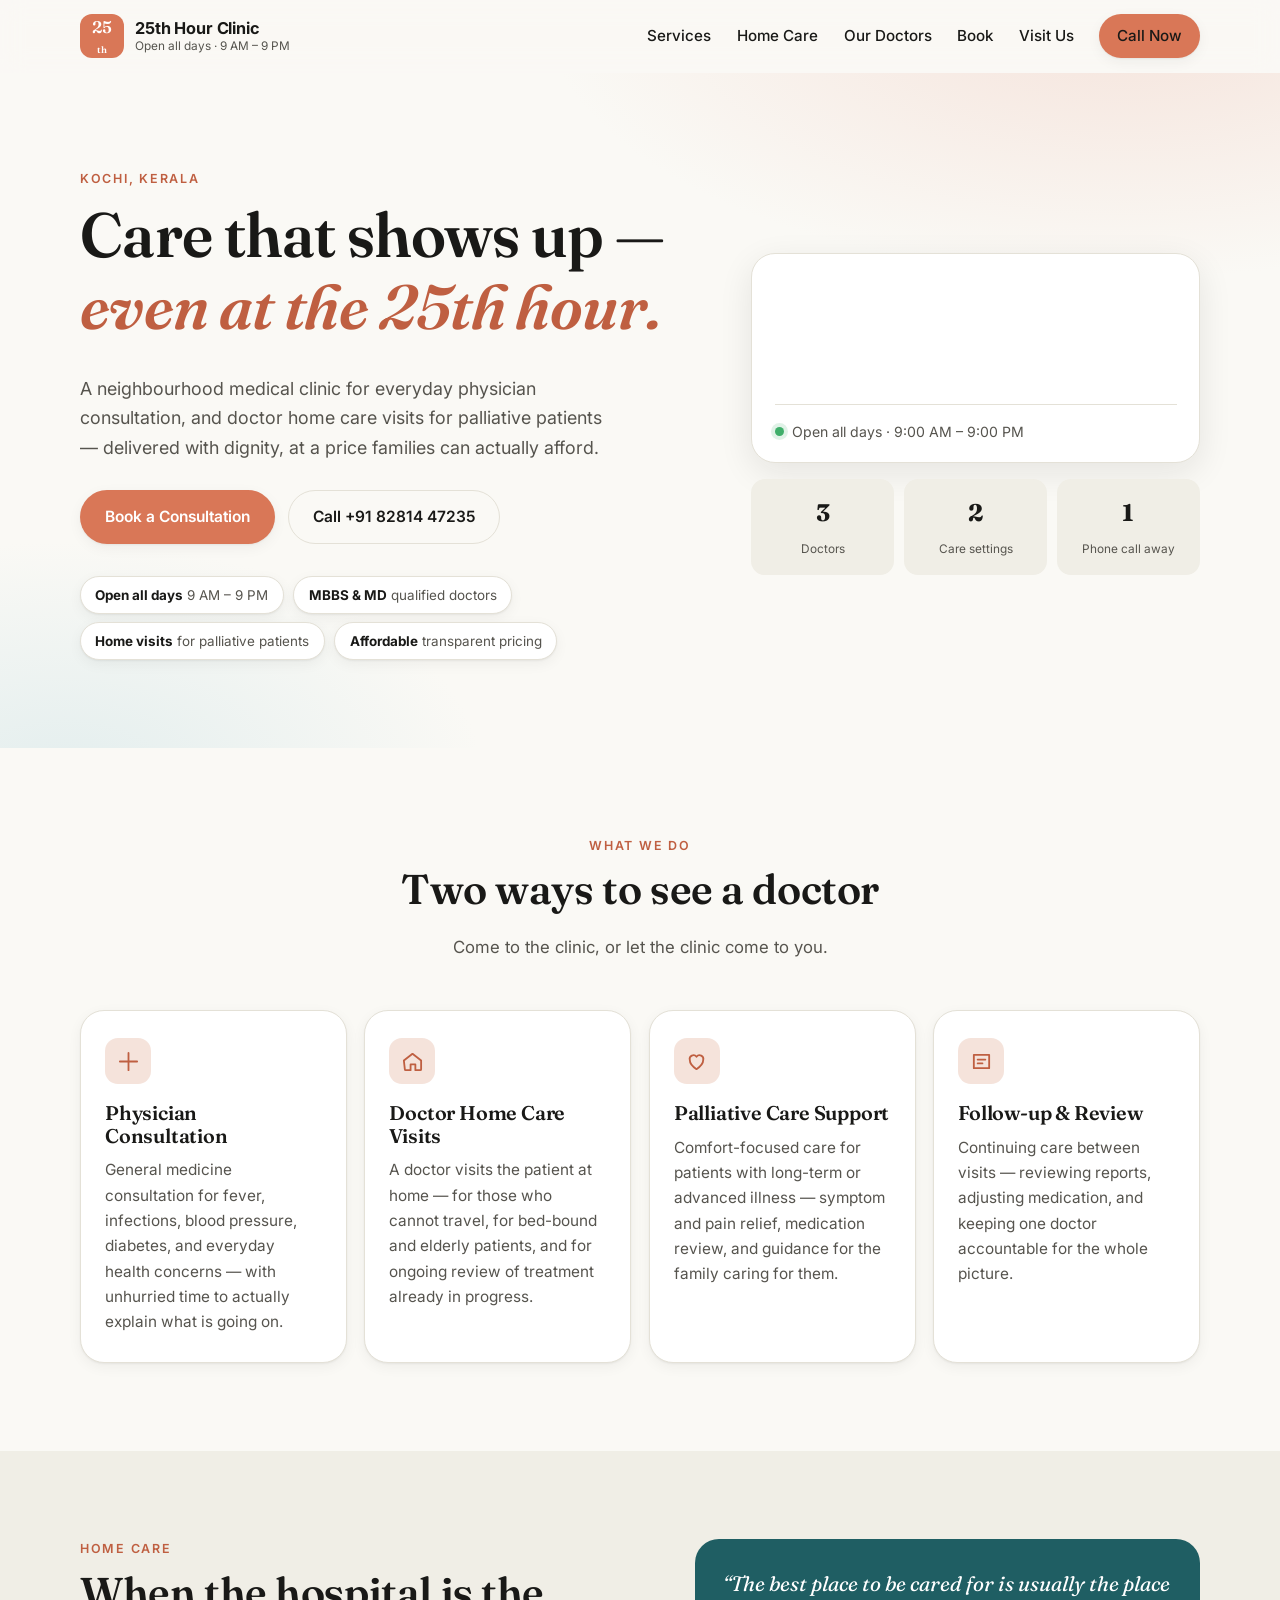
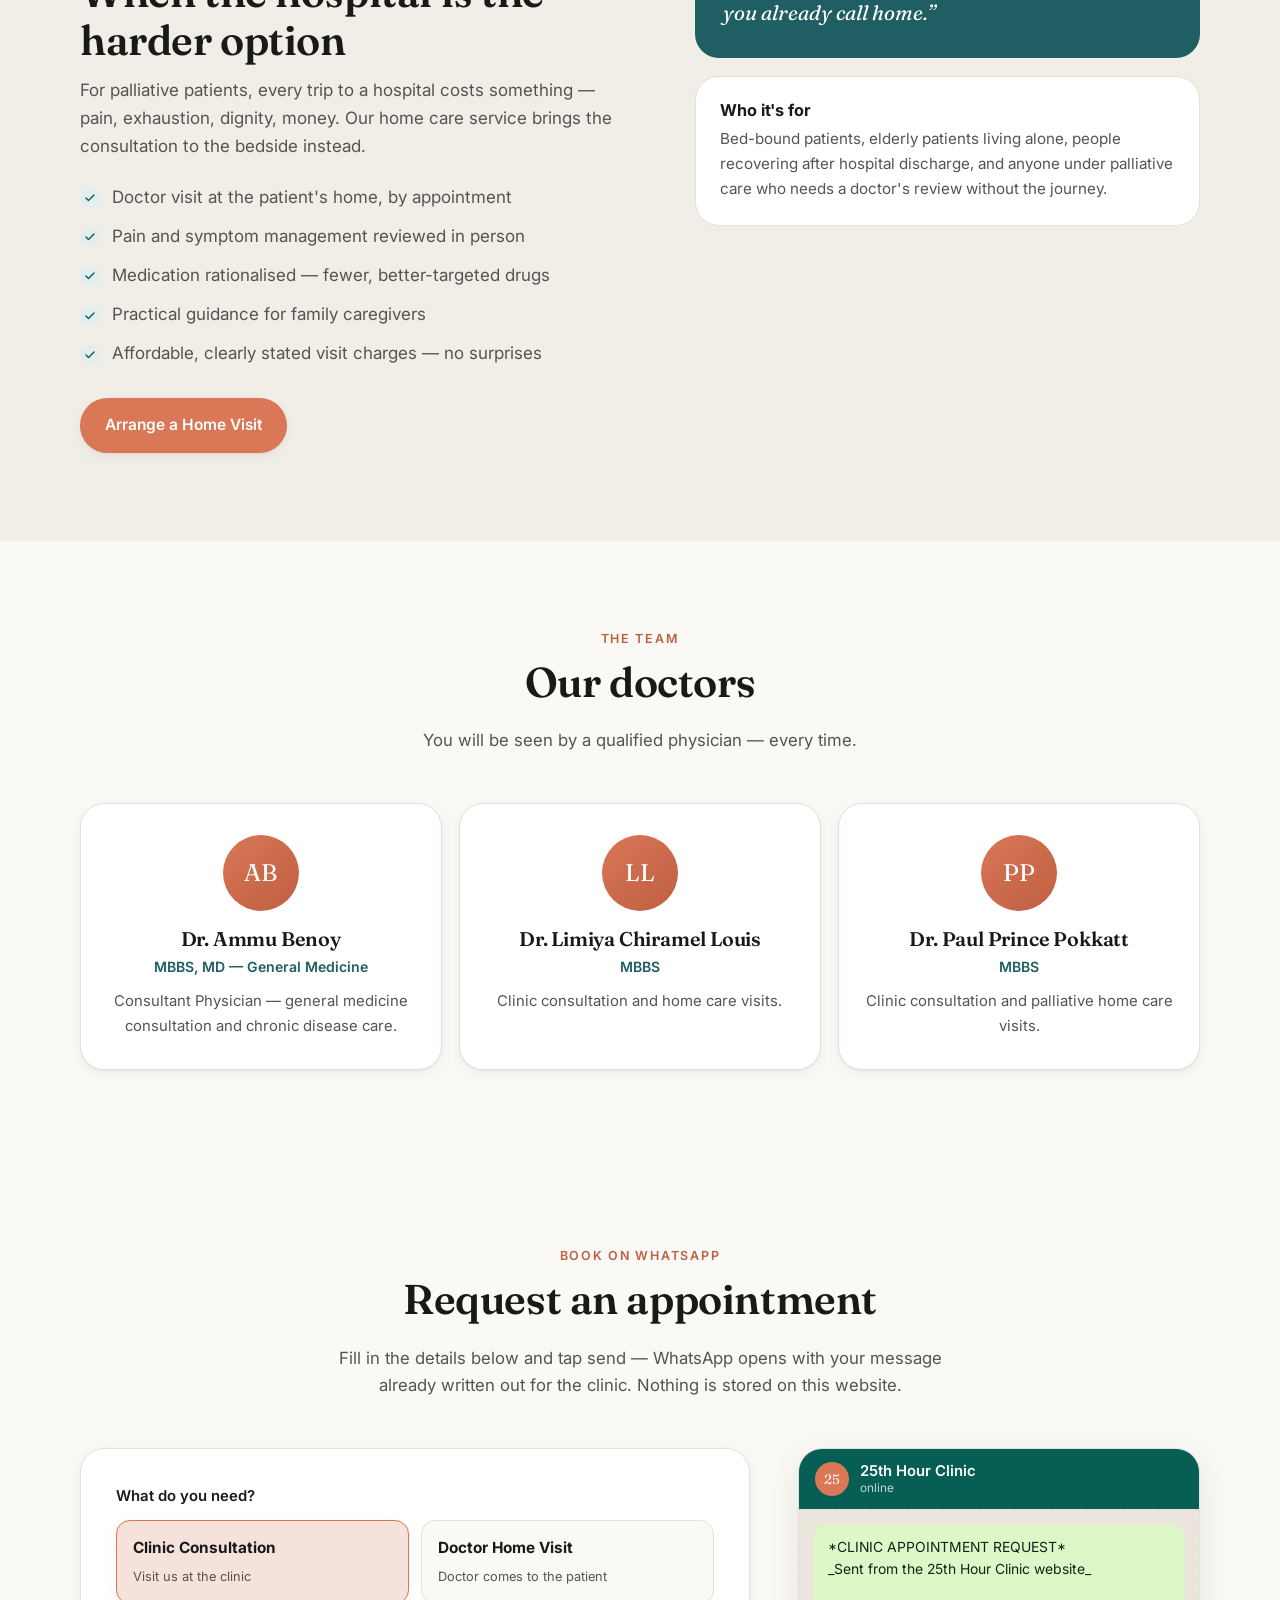
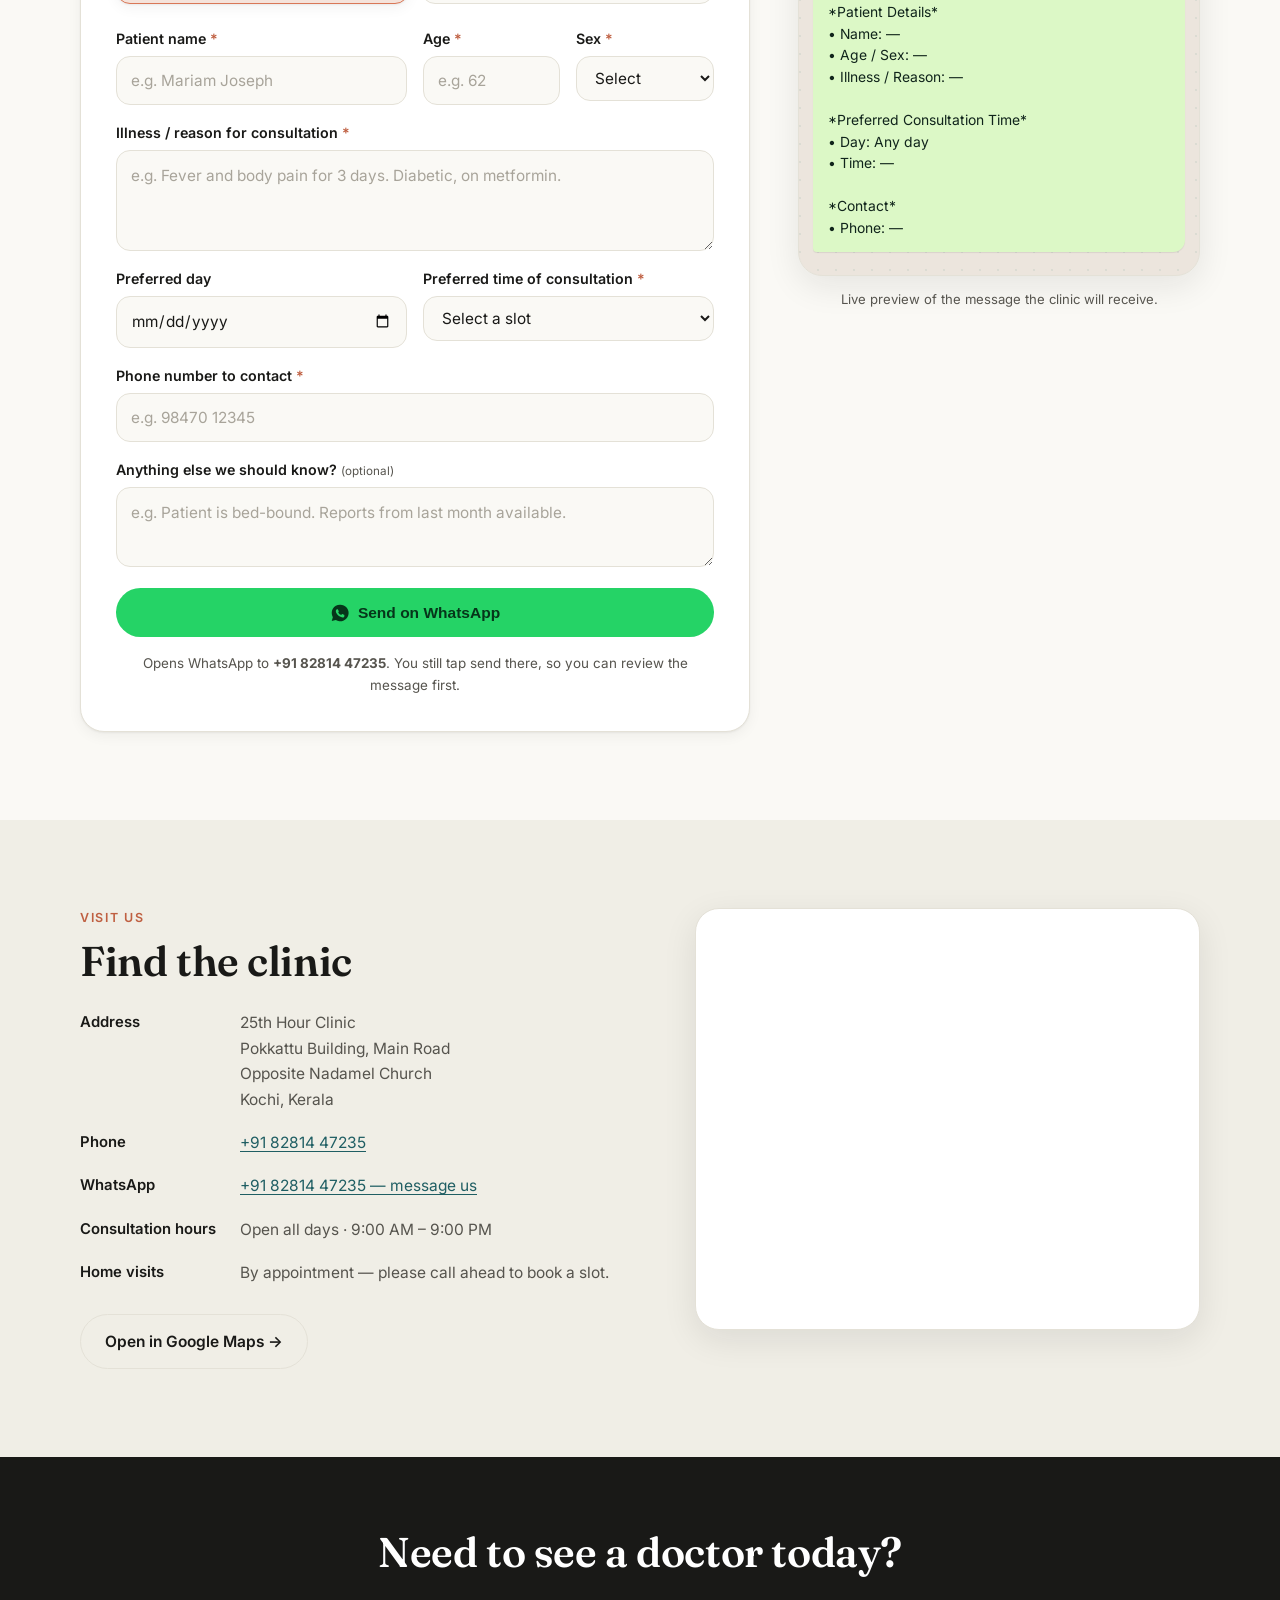
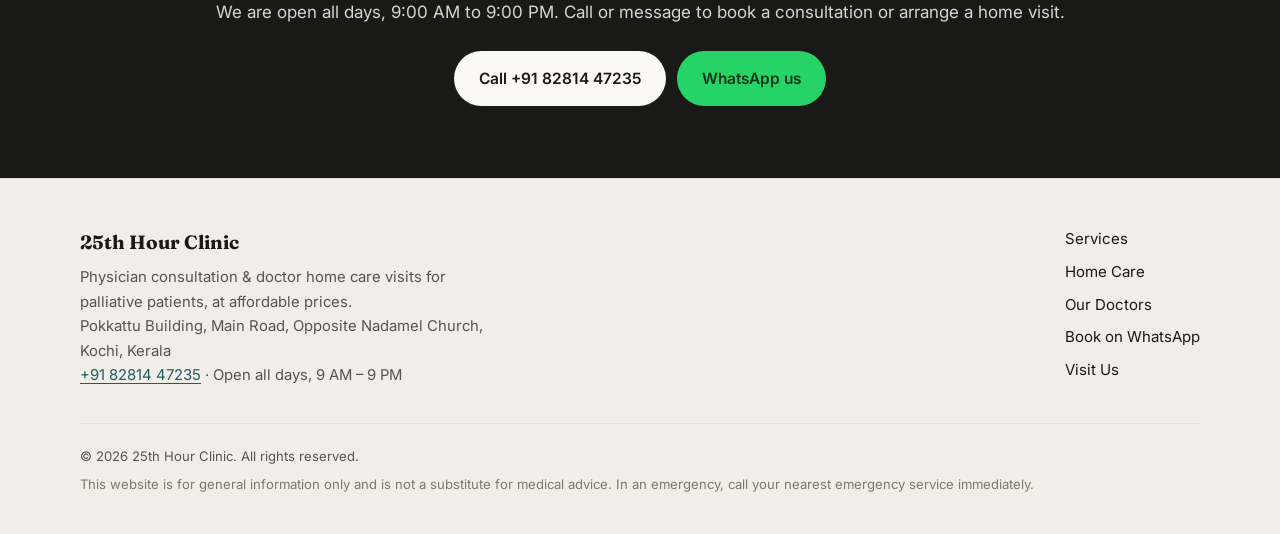
==== commit b986a0b1: "Add self-hiding photo gallery section Photos dropped into assets/img/ appear automatically; missing " ====
--- a/index.html
+++ b/index.html
@@ -70,6 +70,7 @@
       <a href="#services">Services</a>
       <a href="#homecare">Home Care</a>
       <a href="#doctors">Our Doctors</a>
+      <a href="#gallery" class="nav-gallery" hidden>Gallery</a>
       <a href="#book">Book</a>
       <a href="#visit">Visit Us</a>
       <a class="btn btn-primary btn-sm" href="tel:+918281447235">Call Now</a>
@@ -251,8 +252,47 @@
     </div>
   </section>
 
+  <!-- ── Photo gallery ──────────────────────────────────────
+       Drop photos into assets/img/ using the filenames below and they appear
+       automatically. Any image that is missing is skipped, and if none of them
+       exist the whole section stays hidden — so this is safe to leave live.
+       Recommended: landscape JPGs, roughly 1600×1000, under 400 KB each.
+  ────────────────────────────────────────────────────────── -->
+  <section class="section band gallery-section" id="gallery" hidden>
+    <div class="wrap">
+      <header class="section-head">
+        <p class="eyebrow">Our clinic</p>
+        <h2>A look inside</h2>
+        <p class="section-sub">Pokkattu Building, Main Road — opposite Nadamel Church.</p>
+      </header>
+
+      <div class="gallery" id="gallery-grid">
+        <figure class="shot shot-wide">
+          <img src="assets/img/clinic-front.jpg" alt="The entrance of 25th Hour Clinic" width="1600" height="1000">
+          <figcaption>Clinic entrance</figcaption>
+        </figure>
+        <figure class="shot">
+          <img src="assets/img/reception.jpg" alt="Reception and waiting area" width="1600" height="1000">
+          <figcaption>Reception</figcaption>
+        </figure>
+        <figure class="shot">
+          <img src="assets/img/consultation-room.jpg" alt="Doctor's consultation room" width="1600" height="1000">
+          <figcaption>Consultation room</figcaption>
+        </figure>
+        <figure class="shot">
+          <img src="assets/img/waiting-area.jpg" alt="Seating in the waiting area" width="1600" height="1000">
+          <figcaption>Waiting area</figcaption>
+        </figure>
+        <figure class="shot">
+          <img src="assets/img/pharmacy.jpg" alt="Pharmacy counter at the clinic" width="1600" height="1000">
+          <figcaption>Pharmacy counter</figcaption>
+        </figure>
+      </div>
+    </div>
+  </section>
+
   <!-- ── WhatsApp booking form ──────────────────────────── -->
-  <section class="section band" id="book">
+  <section class="section" id="book">
     <div class="wrap">
       <header class="section-head">
         <p class="eyebrow">Book on WhatsApp</p>
@@ -384,7 +424,7 @@
   </section>
 
   <!-- ── Visit / contact ────────────────────────────────── -->
-  <section class="section" id="visit">
+  <section class="section band" id="visit">
     <div class="wrap split">
       <div class="split-copy">
         <p class="eyebrow">Visit us</p>
@@ -464,6 +504,7 @@
       <a href="#services">Services</a>
       <a href="#homecare">Home Care</a>
       <a href="#doctors">Our Doctors</a>
+      <a href="#gallery" class="nav-gallery" hidden>Gallery</a>
       <a href="#book">Book on WhatsApp</a>
       <a href="#visit">Visit Us</a>
     </nav>
--- a/assets/css/styles.css
+++ b/assets/css/styles.css
@@ -239,6 +239,31 @@
 .doctor h3 { margin-bottom: .25rem; }
 .quals { color: var(--teal); font-weight: 600; font-size: .88rem; margin-bottom: .7rem; }
 .doctor-note { font-size: .93rem; margin: 0; }
+
+/* ── Photo gallery ────────────────────────────────────── */
+.gallery { display: grid; grid-template-columns: repeat(4, 1fr); gap: .9rem; }
+.shot {
+  position: relative; margin: 0; overflow: hidden;
+  border-radius: var(--radius-lg); background: var(--cream);
+  border: 1px solid var(--line); box-shadow: var(--shadow-sm);
+  grid-column: span 2;
+}
+.shot-wide { grid-column: span 4; }
+.shot[hidden] { display: none; }
+
+.shot img {
+  display: block; width: 100%; height: 100%; object-fit: cover;
+  aspect-ratio: 16 / 10; transition: transform .5s ease;
+}
+.shot-wide img { aspect-ratio: 21 / 9; }
+.shot:hover img { transform: scale(1.04); }
+
+.shot figcaption {
+  position: absolute; inset: auto 0 0 0; padding: 1.6rem .95rem .8rem;
+  color: #fff; font-size: .87rem; font-weight: 500;
+  background: linear-gradient(transparent, rgba(25,25,23,.72));
+}
+
 
 /* ── WhatsApp booking form ────────────────────────────── */
 .booking { display: grid; grid-template-columns: 1.25fr .75fr; gap: clamp(1.5rem, 4vw, 3rem); align-items: start; }
@@ -398,6 +423,8 @@
   .fab-bar { display: flex; }
   .contact-list div { grid-template-columns: 1fr; gap: .1rem; }
   .map-frame iframe { height: 320px; }
+  .gallery { grid-template-columns: 1fr 1fr; gap: .6rem; }
+  .shot, .shot-wide { grid-column: span 2; }
   .field-grid { grid-template-columns: repeat(2, 1fr); }
   .field { grid-column: 1 / -1; }
   .field-sm { grid-column: span 1; }
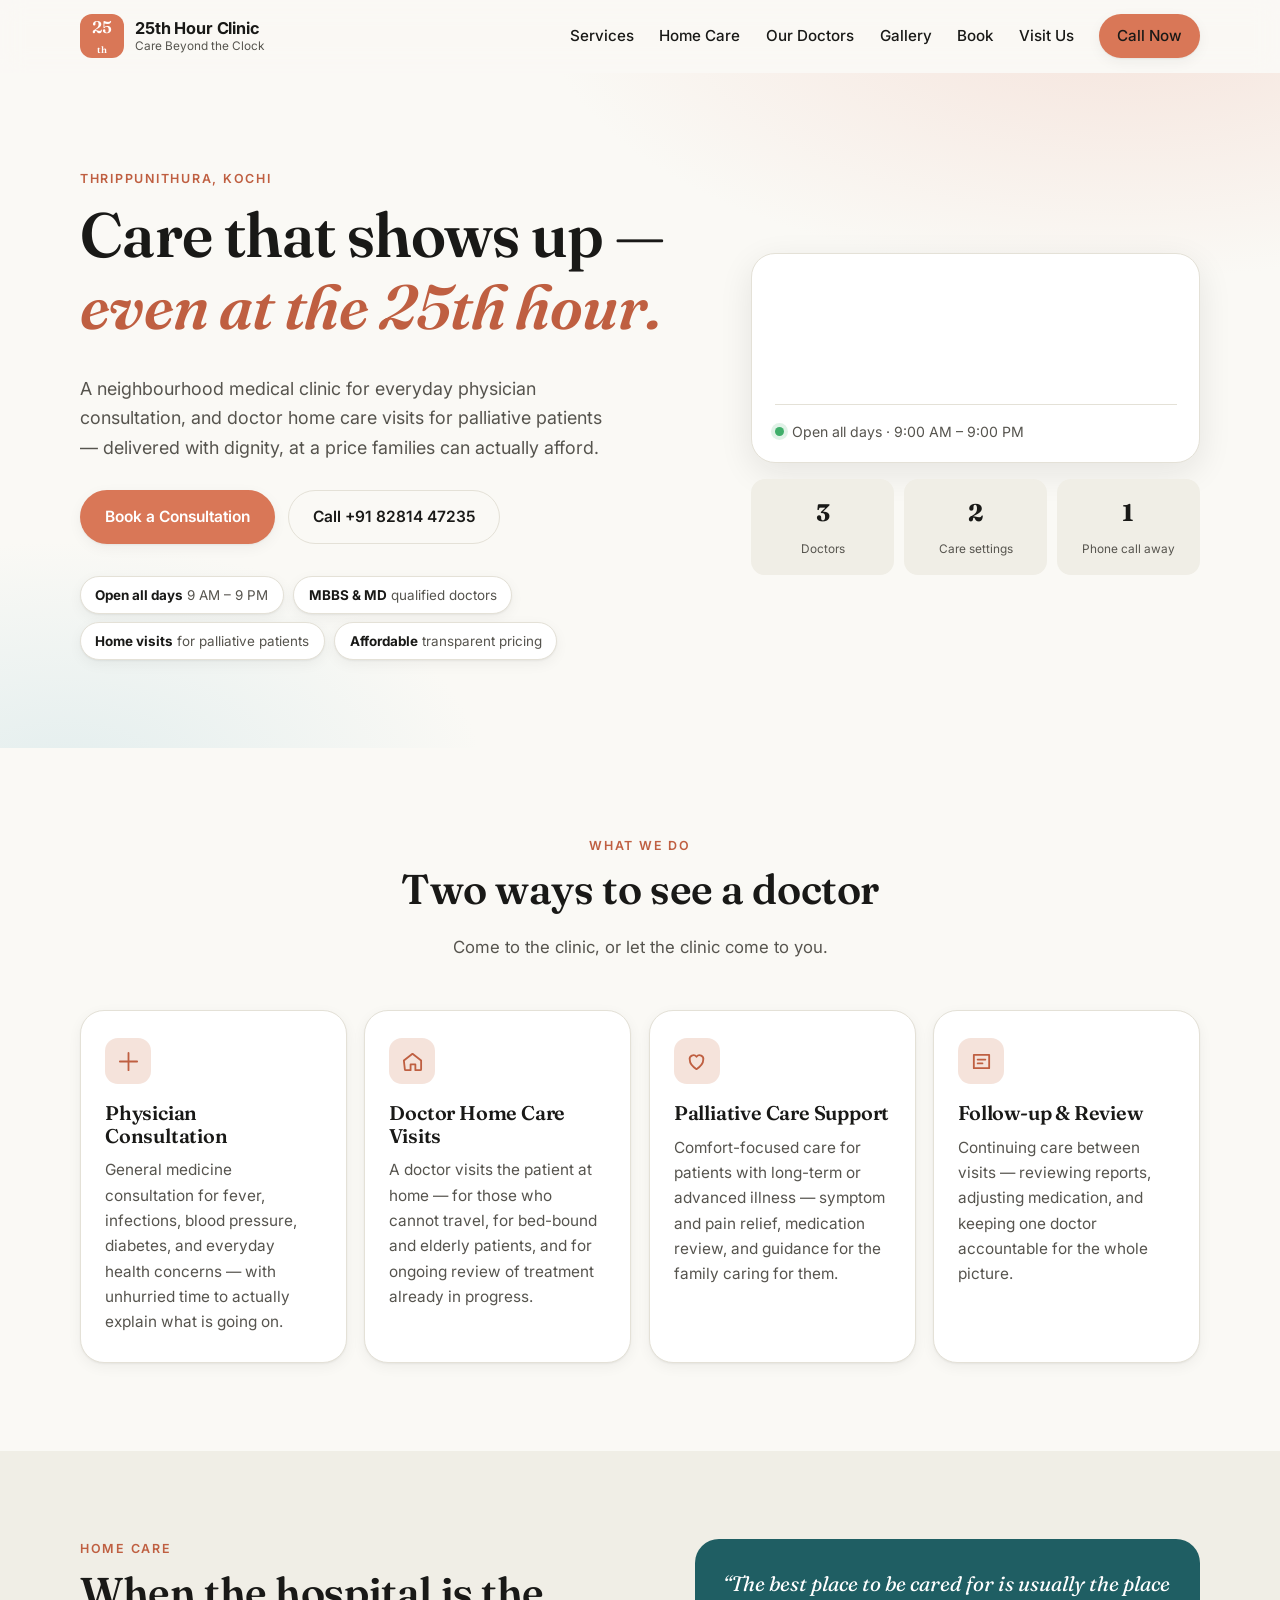
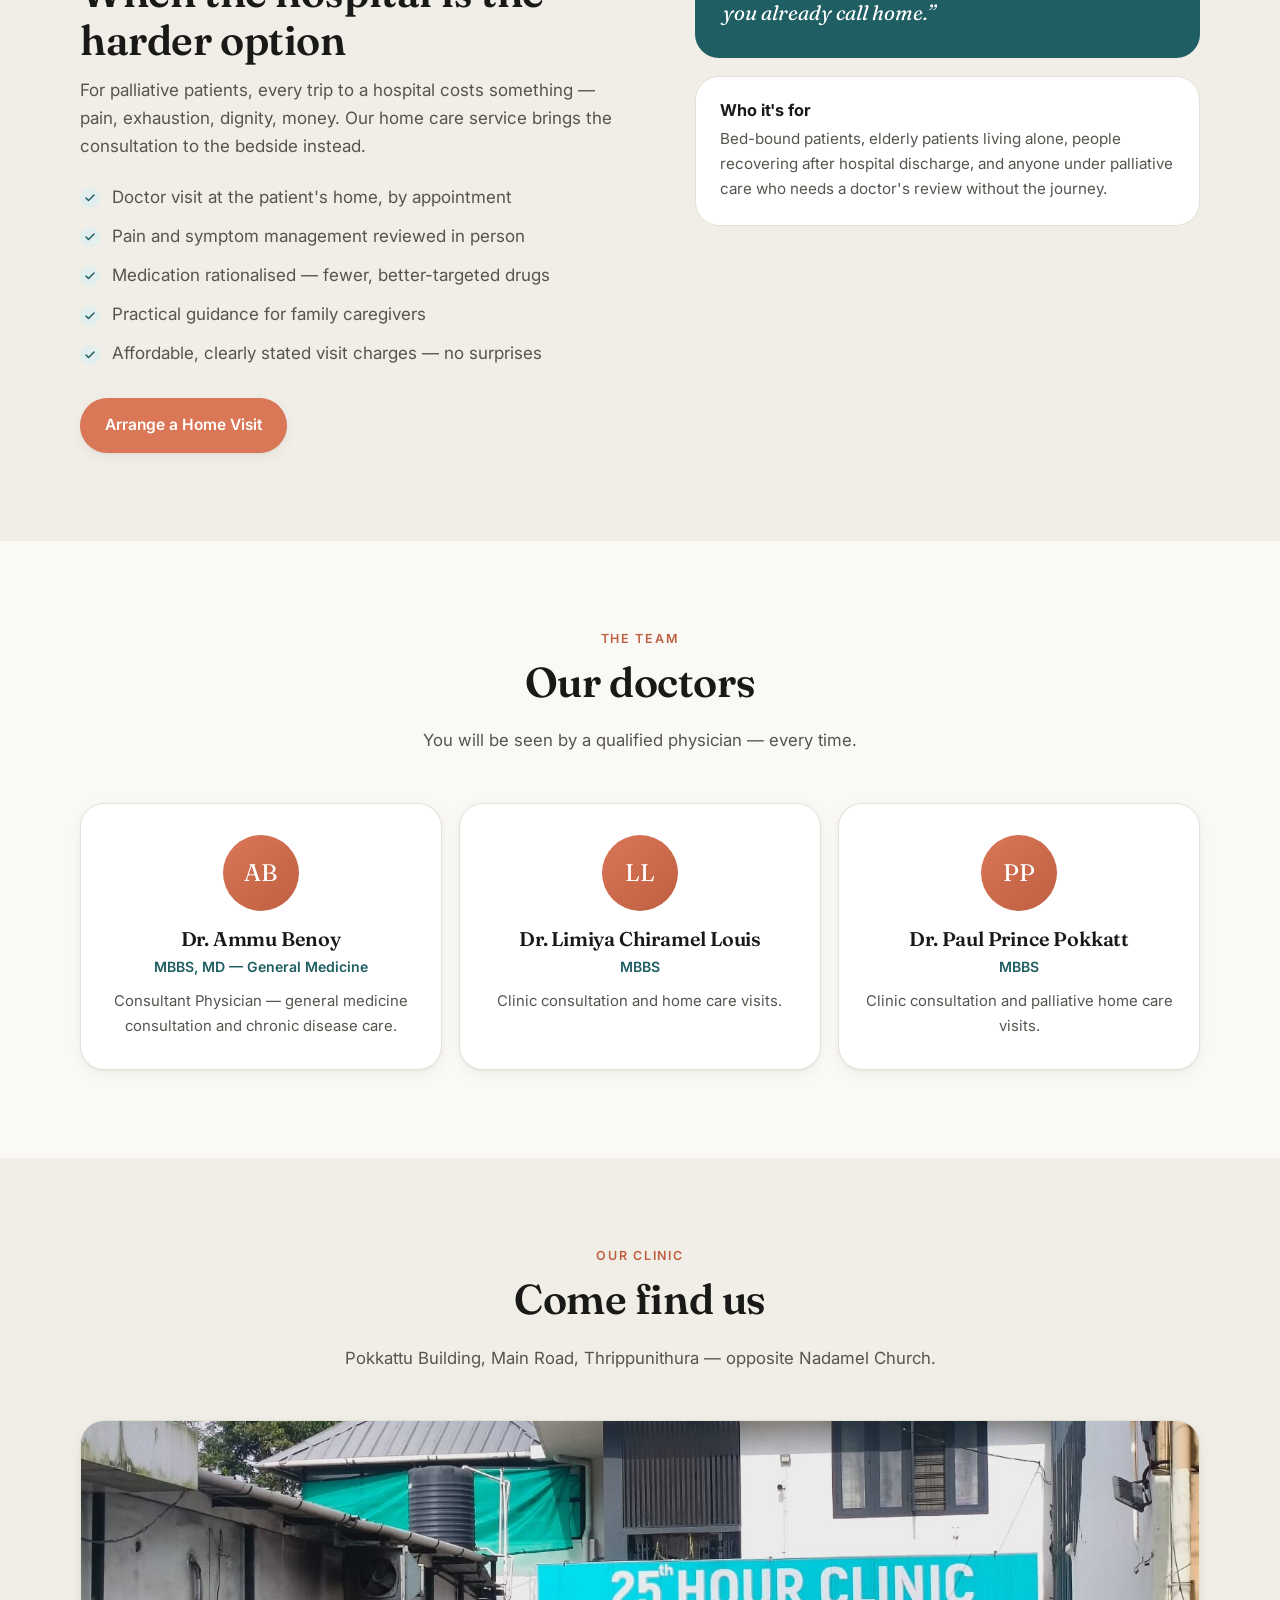
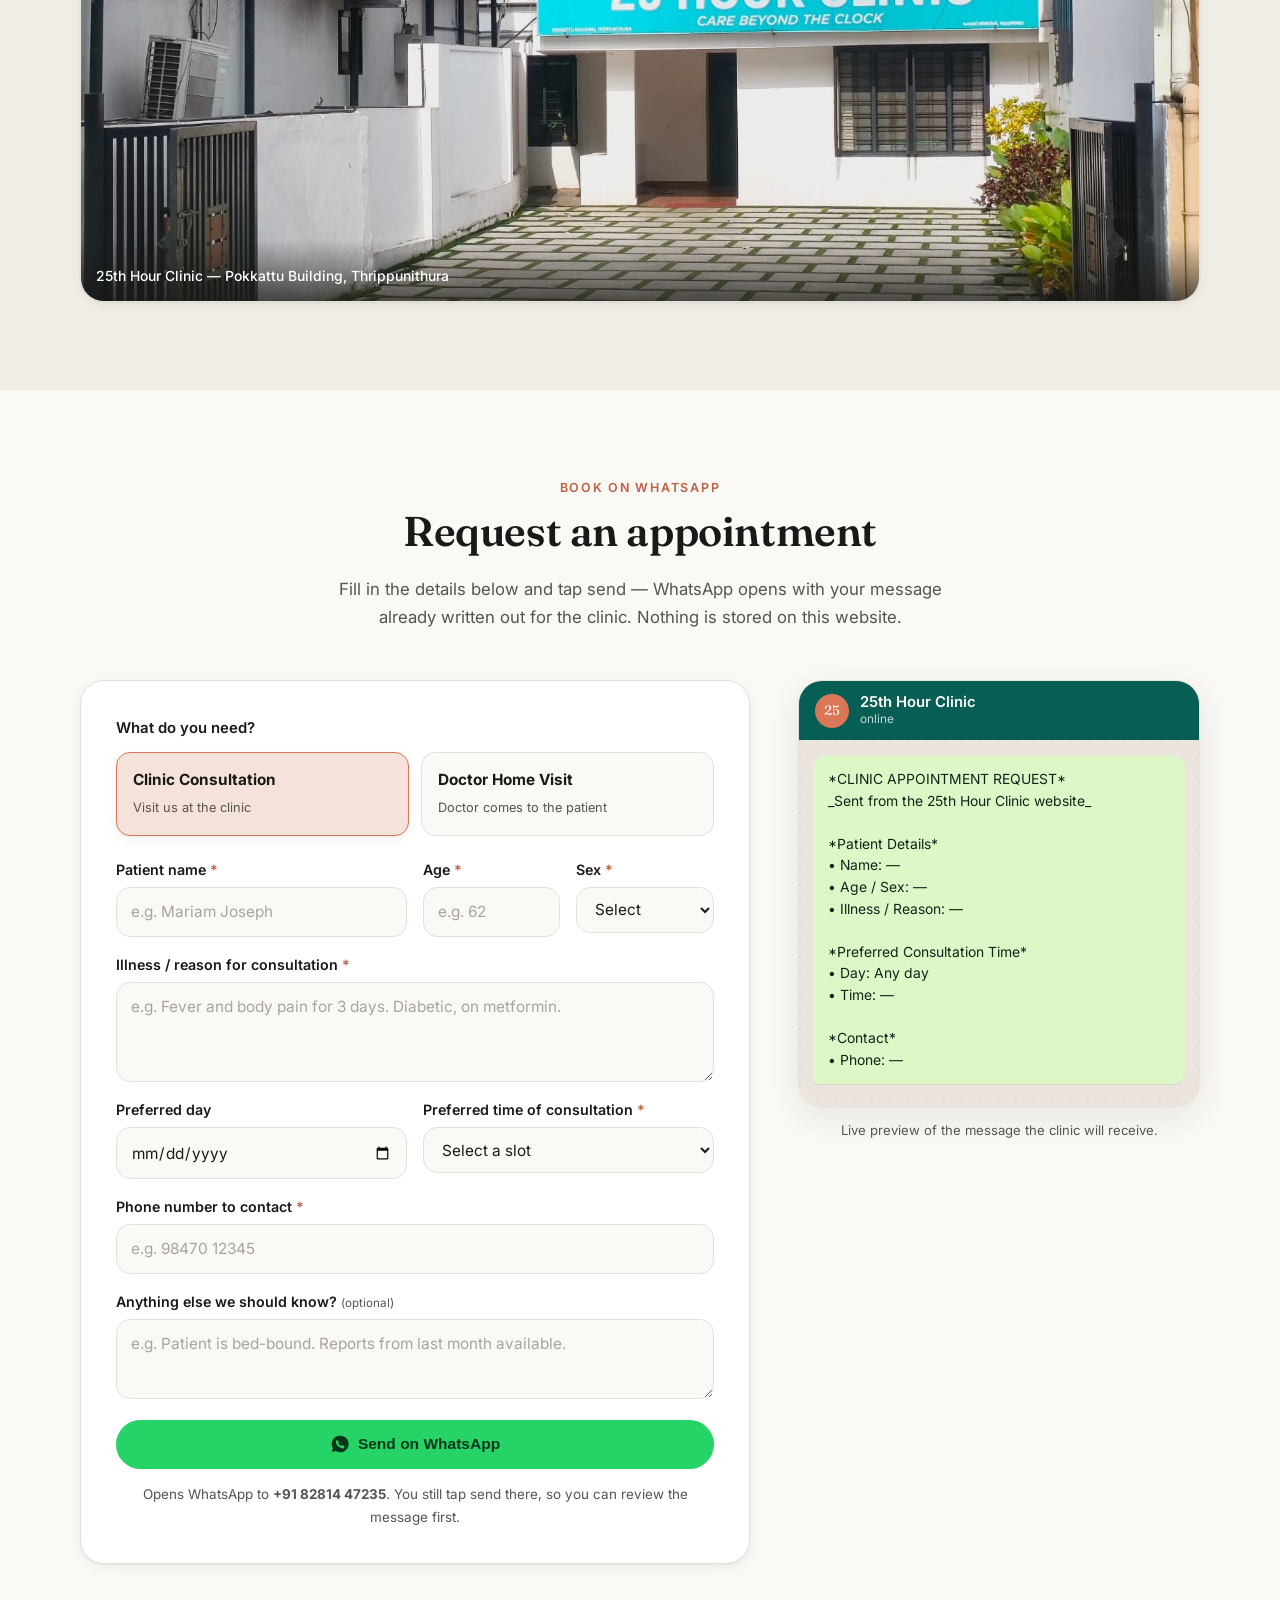
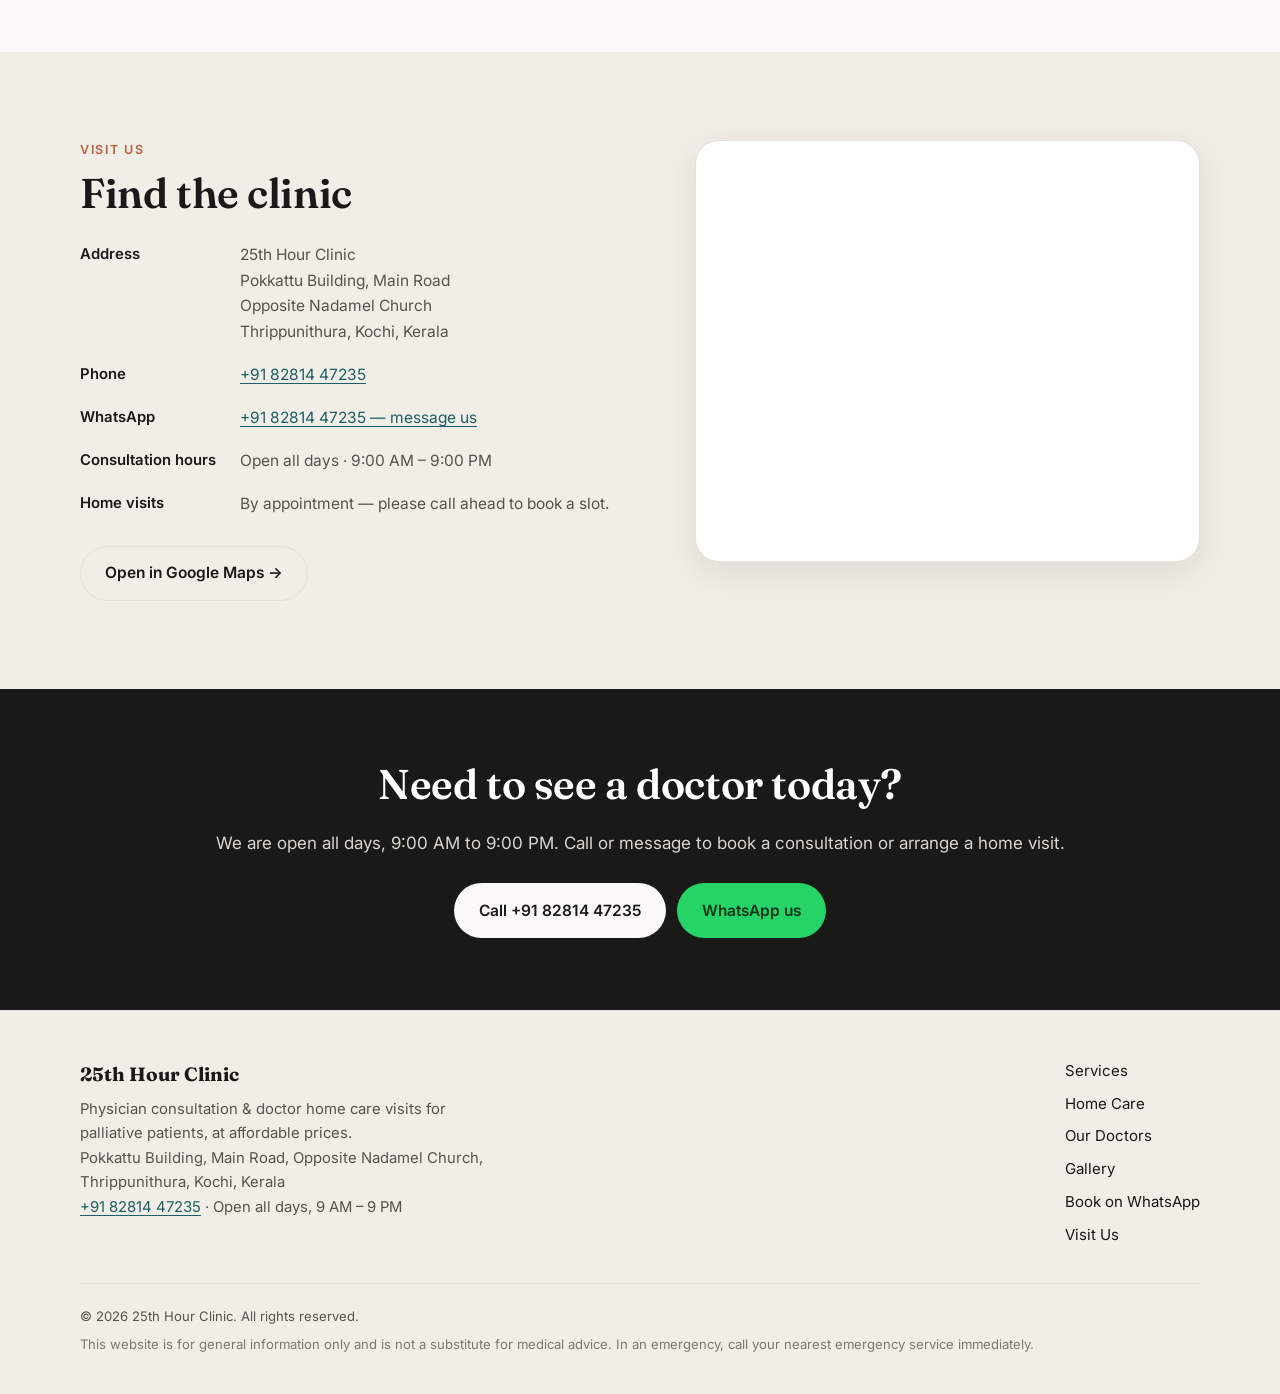
==== commit 9b90438b: "Add clinic exterior photo, real tagline and Thrippunithura locality The signboard supplies the clini" ====
--- a/index.html
+++ b/index.html
@@ -3,17 +3,22 @@
 <head>
 <meta charset="utf-8">
 <meta name="viewport" content="width=device-width, initial-scale=1">
-<title>25th Hour Clinic — Physician Consultation &amp; Doctor Home Care Visits</title>
+<title>25th Hour Clinic — Care Beyond the Clock | Thrippunithura</title>
 <meta name="description" content="25th Hour Clinic offers physician consultation and doctor home care visits for palliative patients at affordable prices. Book an appointment with our MBBS &amp; MD doctors.">
 <meta name="theme-color" content="#D97757">
 
 <!-- Open Graph / social -->
 <meta property="og:type" content="website">
-<meta property="og:title" content="25th Hour Clinic — Physician Consultation &amp; Home Care Visits">
+<meta property="og:title" content="25th Hour Clinic — Care Beyond the Clock">
 <meta property="og:description" content="Physician consultation and doctor home care visits for palliative patients, at affordable prices.">
 <meta property="og:locale" content="en_IN">
 <meta property="og:url" content="https://25hourclinic.org/">
 <link rel="canonical" href="https://25hourclinic.org/">
+<meta property="og:image" content="https://25hourclinic.org/assets/img/social-preview.jpg">
+<meta property="og:image:width" content="1200">
+<meta property="og:image:height" content="630">
+<meta property="og:image:alt" content="The entrance of 25th Hour Clinic, Pokkattu Building, Thrippunithura">
+<meta name="twitter:card" content="summary_large_image">
 
 <link rel="preconnect" href="https://fonts.googleapis.com">
 <link rel="preconnect" href="https://fonts.gstatic.com" crossorigin>
@@ -33,7 +38,7 @@
   "address": {
     "@type": "PostalAddress",
     "streetAddress": "Pokkattu Building, Main Road, Opposite Nadamel Church",
-    "addressLocality": "Kochi",
+    "addressLocality": "Thrippunithura",
     "addressRegion": "Kerala",
     "addressCountry": "IN"
   },
@@ -58,7 +63,7 @@
       <span class="brand-mark" aria-hidden="true">25<sup>th</sup></span>
       <span class="brand-text">
         <strong>25th Hour Clinic</strong>
-        <small>Open all days &middot; 9 AM – 9 PM</small>
+        <small>Care Beyond the Clock</small>
       </span>
     </a>
 
@@ -84,7 +89,7 @@
   <section class="hero">
     <div class="wrap hero-inner">
       <div class="hero-copy">
-        <p class="eyebrow">Kochi, Kerala</p>
+        <p class="eyebrow">Thrippunithura, Kochi</p>
         <h1>Care that shows up —<br><em>even at the 25th hour.</em></h1>
         <p class="lede">
           A neighbourhood medical clinic for everyday physician consultation, and
@@ -262,14 +267,14 @@
     <div class="wrap">
       <header class="section-head">
         <p class="eyebrow">Our clinic</p>
-        <h2>A look inside</h2>
-        <p class="section-sub">Pokkattu Building, Main Road — opposite Nadamel Church.</p>
+        <h2>Come find us</h2>
+        <p class="section-sub">Pokkattu Building, Main Road, Thrippunithura — opposite Nadamel Church.</p>
       </header>
 
       <div class="gallery" id="gallery-grid">
         <figure class="shot shot-wide">
           <img src="assets/img/clinic-front.jpg" alt="The entrance of 25th Hour Clinic" width="1600" height="1000">
-          <figcaption>Clinic entrance</figcaption>
+          <figcaption>25th Hour Clinic — Pokkattu Building, Thrippunithura</figcaption>
         </figure>
         <figure class="shot">
           <img src="assets/img/reception.jpg" alt="Reception and waiting area" width="1600" height="1000">
@@ -437,7 +442,7 @@
               25th Hour Clinic<br>
               Pokkattu Building, Main Road<br>
               Opposite Nadamel Church<br>
-              Kochi, Kerala
+              Thrippunithura, Kochi, Kerala
             </dd>
           </div>
           <div>
@@ -496,7 +501,7 @@
       <strong>25th Hour Clinic</strong>
       <p>Physician consultation &amp; doctor home care visits for palliative patients, at affordable prices.</p>
       <p class="footer-contact">
-        Pokkattu Building, Main Road, Opposite Nadamel Church, Kochi, Kerala<br>
+        Pokkattu Building, Main Road, Opposite Nadamel Church, Thrippunithura, Kochi, Kerala<br>
         <a href="tel:+918281447235">+91 82814 47235</a> &middot; Open all days, 9 AM – 9 PM
       </p>
     </div>
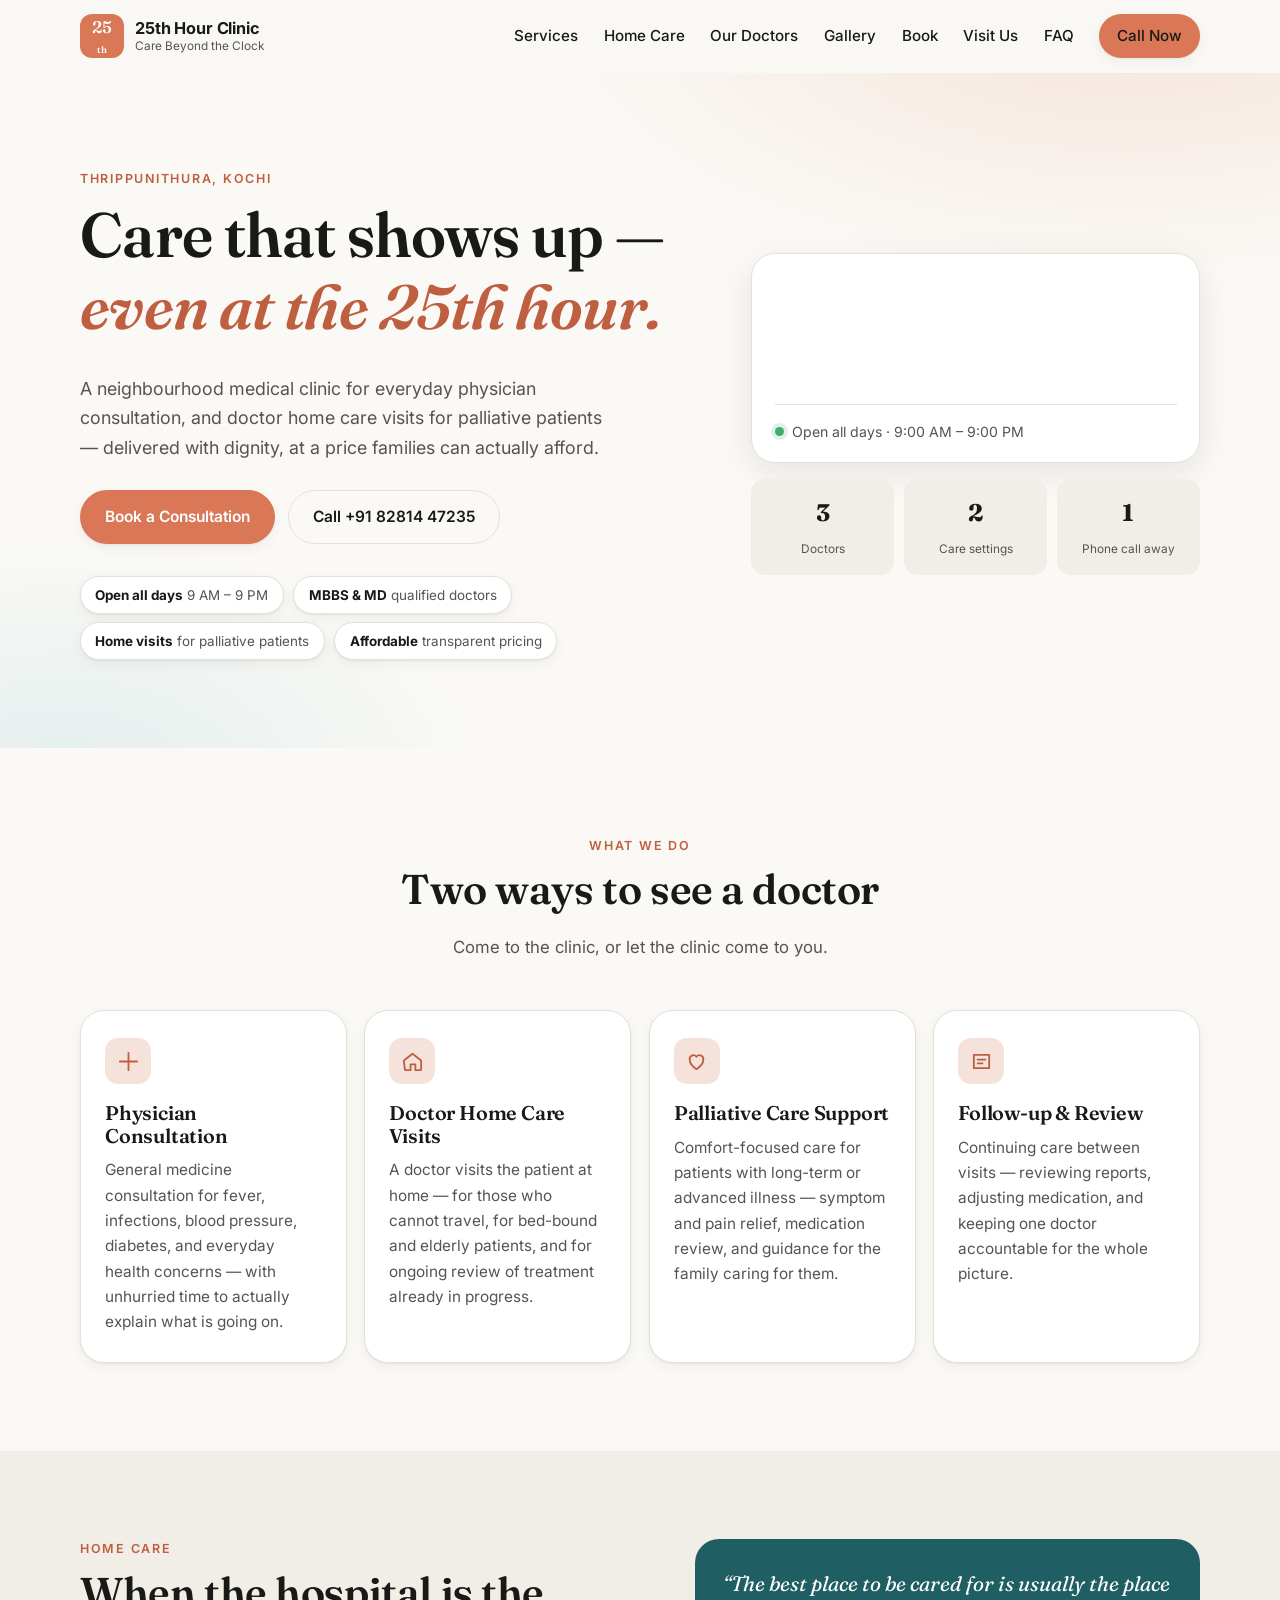
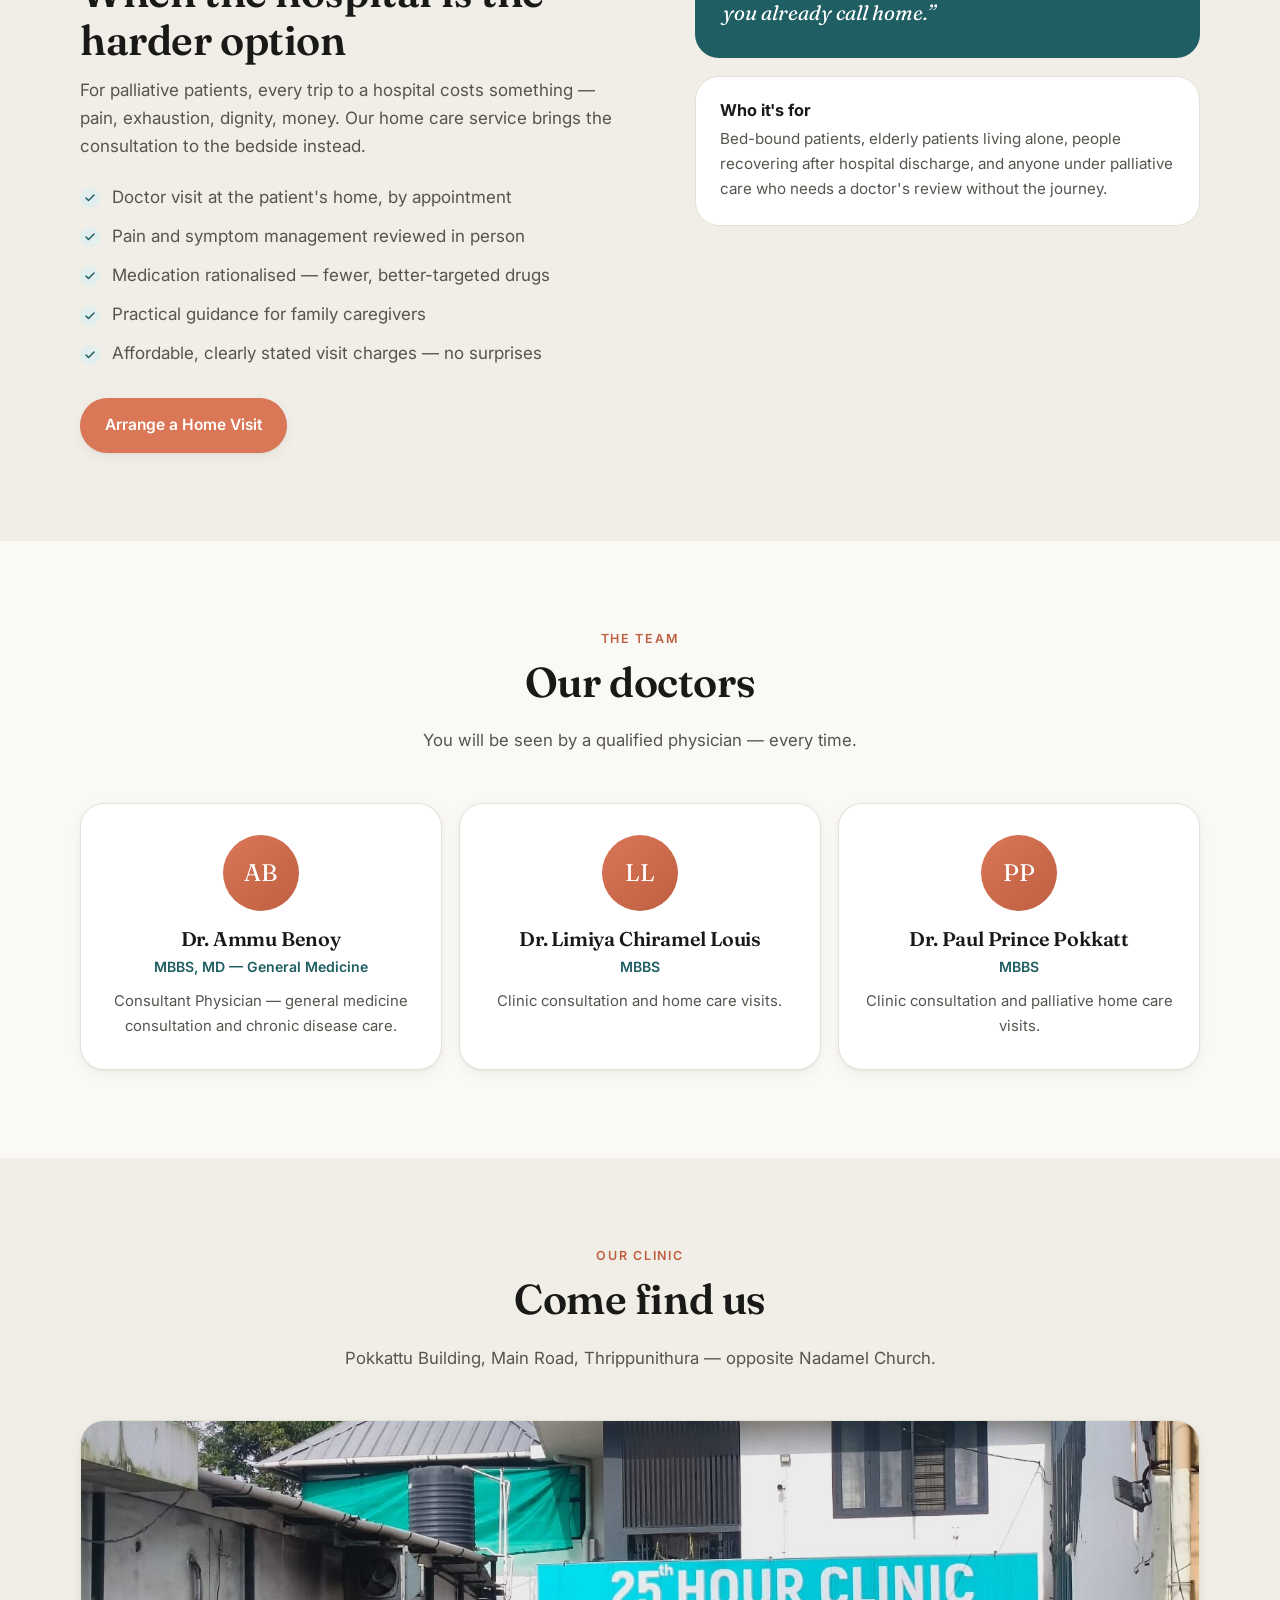
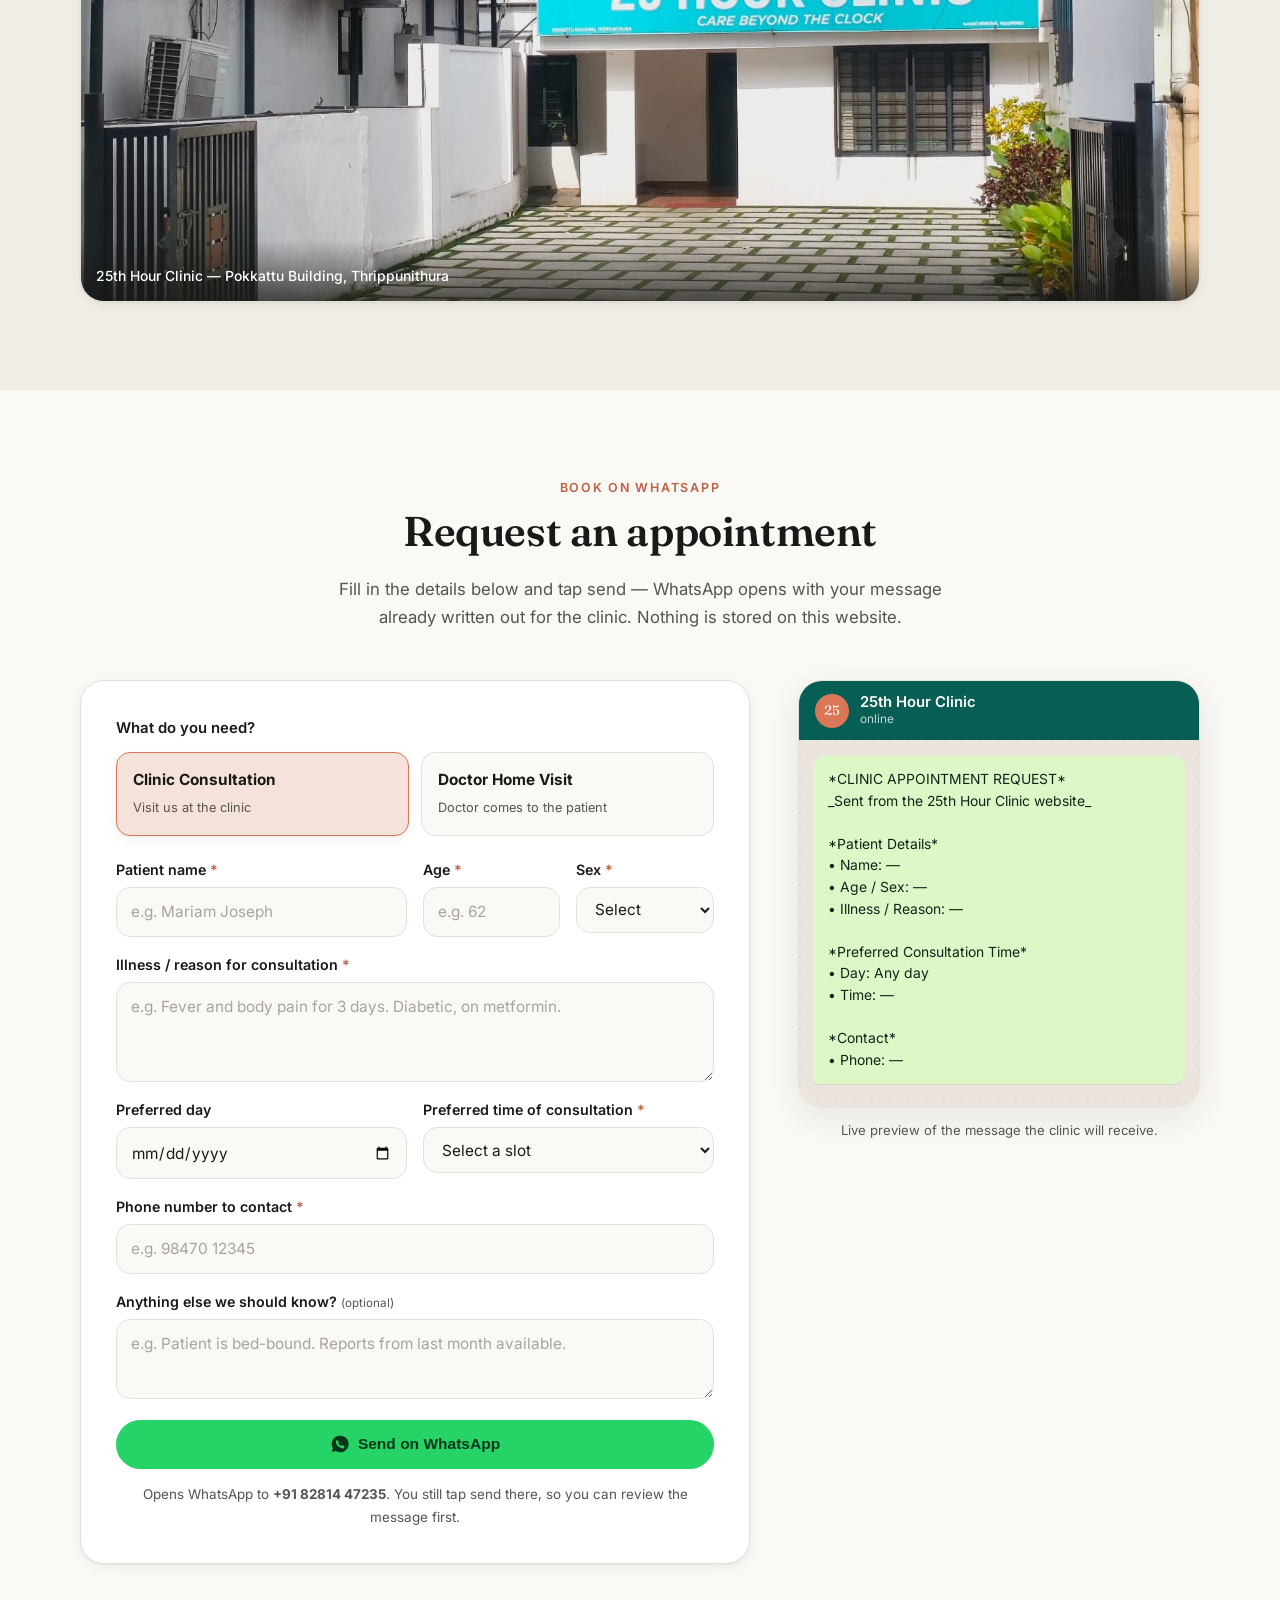
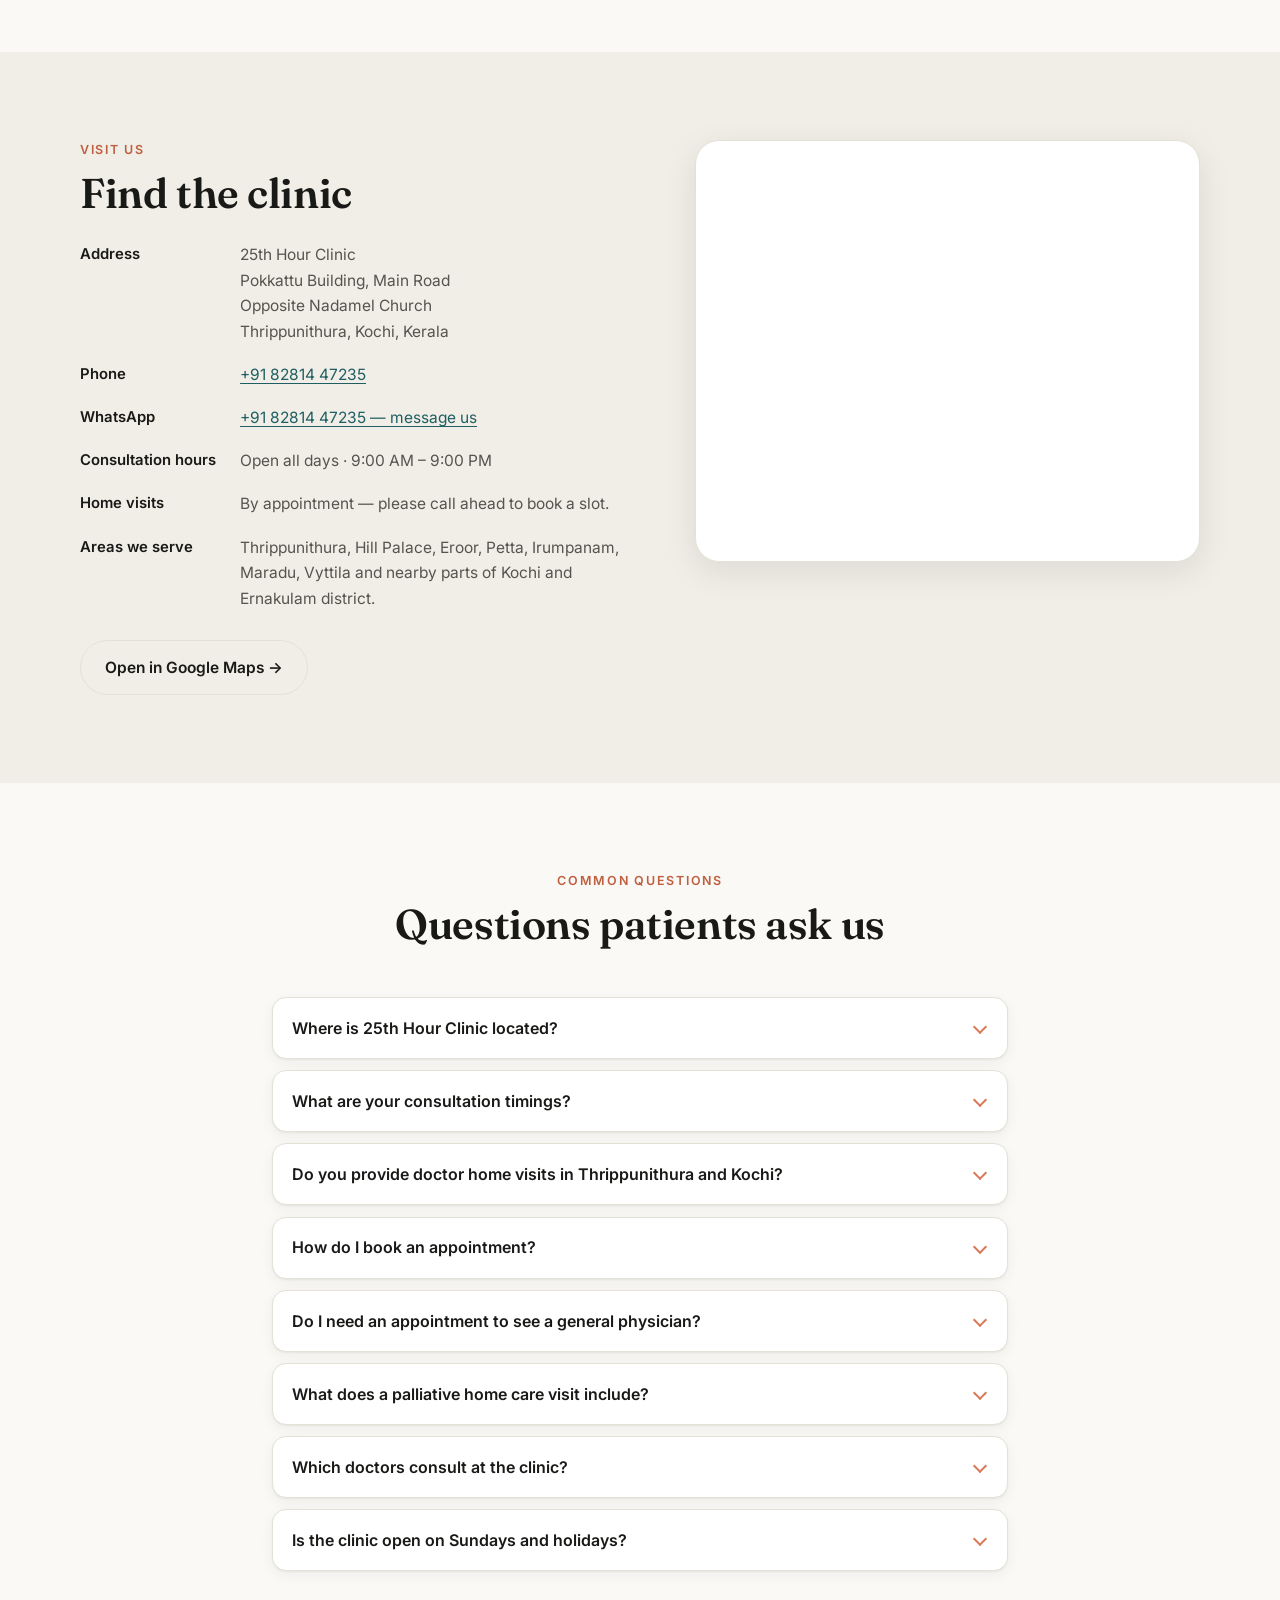
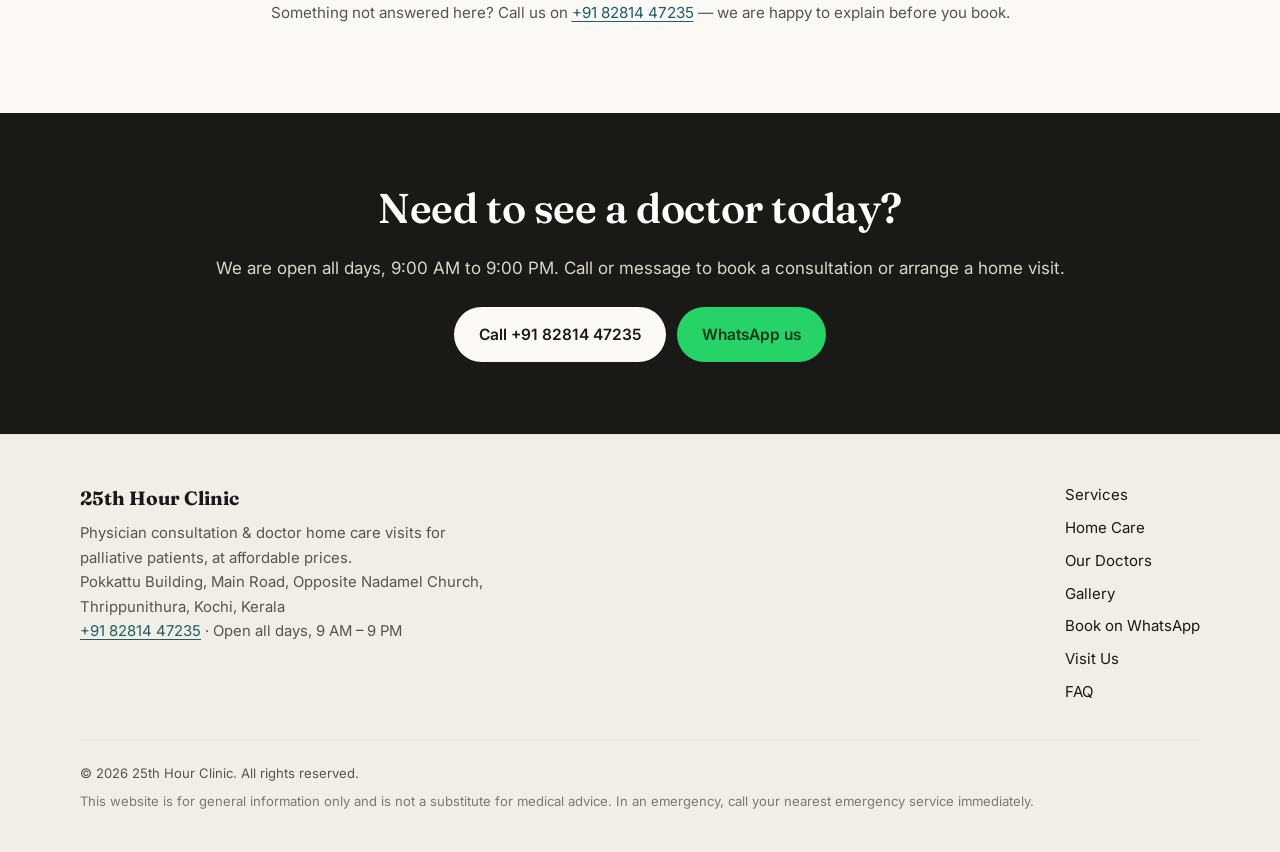
==== commit dab41928: "Add SEO and AI-crawler files, FAQ section, richer structured data - robots.txt allowing search and A" ====
--- a/index.html
+++ b/index.html
@@ -4,8 +4,12 @@
 <meta charset="utf-8">
 <meta name="viewport" content="width=device-width, initial-scale=1">
 <title>25th Hour Clinic — Care Beyond the Clock | Thrippunithura</title>
-<meta name="description" content="25th Hour Clinic offers physician consultation and doctor home care visits for palliative patients at affordable prices. Book an appointment with our MBBS &amp; MD doctors.">
+<meta name="description" content="General physician clinic in Thrippunithura, Kochi. Doctor consultation and home visits for palliative and bed-bound patients across Ernakulam. Open all days, 9 AM – 9 PM. Call +91 82814 47235.">
 <meta name="theme-color" content="#D97757">
+<meta name="geo.region" content="IN-KL">
+<meta name="geo.placename" content="Thrippunithura, Kochi, Ernakulam, Kerala">
+<meta name="geo.position" content="9.9456521;76.3485661">
+<meta name="ICBM" content="9.9456521, 76.3485661">
 
 <!-- Open Graph / social -->
 <meta property="og:type" content="website">
@@ -43,13 +47,69 @@
     "addressCountry": "IN"
   },
   "geo": { "@type": "GeoCoordinates", "latitude": 9.9456521, "longitude": 76.3485661 },
+  "image": "https://25hourclinic.org/assets/img/clinic-front.jpg",
+  "slogan": "Care Beyond the Clock",
+  "priceRange": "₹",
+  "currenciesAccepted": "INR",
+  "isAcceptingNewPatients": true,
   "openingHoursSpecification": [{
     "@type": "OpeningHoursSpecification",
     "dayOfWeek": ["Monday","Tuesday","Wednesday","Thursday","Friday","Saturday","Sunday"],
     "opens": "09:00",
     "closes": "21:00"
   }],
-  "medicalSpecialty": ["PrimaryCare", "PalliativeCare"]
+  "medicalSpecialty": ["PrimaryCare", "PalliativeCare"],
+  "areaServed": [
+    { "@type": "City", "name": "Thrippunithura" },
+    { "@type": "City", "name": "Kochi" },
+    { "@type": "AdministrativeArea", "name": "Ernakulam" }
+  ],
+  "availableService": [
+    { "@type": "MedicalProcedure", "name": "Physician consultation", "description": "General medicine consultation at the clinic." },
+    { "@type": "MedicalProcedure", "name": "Doctor home visit", "description": "A doctor visits the patient at home, by appointment." },
+    { "@type": "MedicalProcedure", "name": "Palliative home care", "description": "Comfort-focused care, symptom and pain relief for patients with advanced illness." }
+  ],
+  "employee": [
+    { "@type": "Physician", "name": "Dr. Ammu Benoy", "jobTitle": "Consultant Physician",
+      "medicalSpecialty": "InternalMedicine",
+      "hasCredential": { "@type": "EducationalOccupationalCredential", "credentialCategory": "degree", "name": "MBBS, MD General Medicine" } },
+    { "@type": "Physician", "name": "Dr. Limiya Chiramel Louis",
+      "medicalSpecialty": "PrimaryCare",
+      "hasCredential": { "@type": "EducationalOccupationalCredential", "credentialCategory": "degree", "name": "MBBS" } },
+    { "@type": "Physician", "name": "Dr. Paul Prince Pokkatt",
+      "medicalSpecialty": "PrimaryCare",
+      "hasCredential": { "@type": "EducationalOccupationalCredential", "credentialCategory": "degree", "name": "MBBS" } }
+  ],
+  "potentialAction": {
+    "@type": "ReserveAction",
+    "target": { "@type": "EntryPoint", "urlTemplate": "https://wa.me/918281447235", "actionPlatform": "https://schema.org/MobileWebPlatform" },
+    "result": { "@type": "Reservation", "name": "Appointment request" }
+  }
+}
+</script>
+
+<script type="application/ld+json">
+{
+  "@context": "https://schema.org",
+  "@type": "FAQPage",
+  "mainEntity": [
+    { "@type": "Question", "name": "Where is 25th Hour Clinic located?",
+      "acceptedAnswer": { "@type": "Answer", "text": "25th Hour Clinic is at Pokkattu Building, Main Road, opposite Nadamel Church, Thrippunithura, Kochi, Kerala. It is easy to reach from Hill Palace, Eroor, Petta, Vyttila and Irumpanam." } },
+    { "@type": "Question", "name": "What are your consultation timings?",
+      "acceptedAnswer": { "@type": "Answer", "text": "The clinic is open all days from 9:00 AM to 9:00 PM, including Sundays. Walk-in consultations are welcome; home visits are arranged by appointment." } },
+    { "@type": "Question", "name": "Do you provide doctor home visits in Thrippunithura and Kochi?",
+      "acceptedAnswer": { "@type": "Answer", "text": "Yes. A doctor visits the patient at home, by appointment, across Thrippunithura and nearby parts of Kochi and Ernakulam. Home visits suit palliative patients, bed-bound and elderly patients, people recovering after hospital discharge, and anyone who cannot travel to a clinic. Call +91 82814 47235 to check whether your location is covered." } },
+    { "@type": "Question", "name": "How do I book an appointment?",
+      "acceptedAnswer": { "@type": "Answer", "text": "Call or WhatsApp +91 82814 47235, or use the booking form on 25hourclinic.org, which opens WhatsApp with your details already written out for the clinic." } },
+    { "@type": "Question", "name": "Do I need an appointment to see a general physician?",
+      "acceptedAnswer": { "@type": "Answer", "text": "No. You can walk in during consultation hours. Booking ahead means less waiting, and it is required for home visits." } },
+    { "@type": "Question", "name": "What does a palliative home care visit include?",
+      "acceptedAnswer": { "@type": "Answer", "text": "The doctor reviews the patient at home: assessing pain and other symptoms, rationalising medication, checking nutrition and wounds where relevant, and advising the family on day-to-day care. The aim is comfort and dignity rather than repeated hospital journeys." } },
+    { "@type": "Question", "name": "Which doctors consult at the clinic?",
+      "acceptedAnswer": { "@type": "Answer", "text": "Dr. Ammu Benoy (MBBS, MD General Medicine), Dr. Limiya Chiramel Louis (MBBS) and Dr. Paul Prince Pokkatt (MBBS)." } },
+    { "@type": "Question", "name": "Is the clinic open on Sundays and holidays?",
+      "acceptedAnswer": { "@type": "Answer", "text": "Yes, 25th Hour Clinic is open all seven days of the week, 9:00 AM to 9:00 PM." } }
+  ]
 }
 </script>
 </head>
@@ -78,6 +138,7 @@
       <a href="#gallery" class="nav-gallery" hidden>Gallery</a>
       <a href="#book">Book</a>
       <a href="#visit">Visit Us</a>
+      <a href="#faq">FAQ</a>
       <a class="btn btn-primary btn-sm" href="tel:+918281447235">Call Now</a>
     </nav>
   </div>
@@ -461,6 +522,13 @@
             <dt>Home visits</dt>
             <dd>By appointment — please call ahead to book a slot.</dd>
           </div>
+          <div>
+            <dt>Areas we serve</dt>
+            <dd>
+              Thrippunithura, Hill Palace, Eroor, Petta, Irumpanam, Maradu, Vyttila
+              and nearby parts of Kochi and Ernakulam district.
+            </dd>
+          </div>
         </dl>
 
         <a class="btn btn-ghost" href="https://maps.app.goo.gl/pXbPbgqW6ymwcgqXA" target="_blank" rel="noopener">
@@ -481,6 +549,97 @@
     </div>
   </section>
 
+  <!-- ── FAQ ────────────────────────────────────────────── -->
+  <section class="section" id="faq">
+    <div class="wrap">
+      <header class="section-head">
+        <p class="eyebrow">Common questions</p>
+        <h2>Questions patients ask us</h2>
+      </header>
+
+      <div class="faq-list">
+        <details class="faq">
+          <summary>Where is 25th Hour Clinic located?</summary>
+          <p>
+            We are at Pokkattu Building, Main Road, opposite Nadamel Church,
+            Thrippunithura, Kochi, Kerala. The clinic is easy to reach from
+            Hill Palace, Eroor, Petta, Vyttila and Irumpanam.
+          </p>
+        </details>
+
+        <details class="faq">
+          <summary>What are your consultation timings?</summary>
+          <p>
+            The clinic is open <strong>all days from 9:00 AM to 9:00 PM</strong>,
+            including Sundays. Walk-in consultations are welcome; home visits are
+            arranged by appointment.
+          </p>
+        </details>
+
+        <details class="faq">
+          <summary>Do you provide doctor home visits in Thrippunithura and Kochi?</summary>
+          <p>
+            Yes. A doctor visits the patient at home, by appointment, across
+            Thrippunithura and nearby parts of Kochi and Ernakulam. Home visits are
+            intended for palliative patients, bed-bound and elderly patients, people
+            recovering after hospital discharge, and anyone who cannot travel to a
+            clinic. Call <a href="tel:+918281447235">+91 82814 47235</a> to check
+            whether your location is covered.
+          </p>
+        </details>
+
+        <details class="faq">
+          <summary>How do I book an appointment?</summary>
+          <p>
+            Call or WhatsApp <a href="tel:+918281447235">+91 82814 47235</a>, or use
+            the <a href="#book">booking form</a> on this page — it opens WhatsApp with
+            your details already written out for the clinic.
+          </p>
+        </details>
+
+        <details class="faq">
+          <summary>Do I need an appointment to see a general physician?</summary>
+          <p>
+            No. You can walk in during consultation hours. Booking ahead simply means
+            less waiting, and it is required for home visits.
+          </p>
+        </details>
+
+        <details class="faq">
+          <summary>What does a palliative home care visit include?</summary>
+          <p>
+            The doctor reviews the patient at home: assessing pain and other symptoms,
+            rationalising medication, checking on nutrition and wounds where relevant,
+            and advising the family on day-to-day care. The aim is comfort and dignity
+            rather than repeated hospital journeys.
+          </p>
+        </details>
+
+        <details class="faq">
+          <summary>Which doctors consult at the clinic?</summary>
+          <p>
+            Dr. Ammu Benoy (MBBS, MD General Medicine), Dr. Limiya Chiramel Louis
+            (MBBS) and Dr. Paul Prince Pokkatt (MBBS). See <a href="#doctors">our
+            doctors</a> for details.
+          </p>
+        </details>
+
+        <details class="faq">
+          <summary>Is the clinic open on Sundays and holidays?</summary>
+          <p>
+            Yes — we are open all seven days of the week, 9:00 AM to 9:00 PM.
+          </p>
+        </details>
+      </div>
+
+      <p class="faq-foot">
+        Something not answered here? Call us on
+        <a href="tel:+918281447235">+91 82814 47235</a> — we are happy to explain
+        before you book.
+      </p>
+    </div>
+  </section>
+
   <!-- ── CTA ────────────────────────────────────────────── -->
   <section class="cta">
     <div class="wrap cta-inner">
@@ -512,6 +671,7 @@
       <a href="#gallery" class="nav-gallery" hidden>Gallery</a>
       <a href="#book">Book on WhatsApp</a>
       <a href="#visit">Visit Us</a>
+      <a href="#faq">FAQ</a>
     </nav>
   </div>
   <div class="wrap footer-legal">
--- a/assets/css/styles.css
+++ b/assets/css/styles.css
@@ -347,6 +347,29 @@
   box-shadow: 0 1px 1px rgba(0,0,0,.08); max-width: 100%;
 }
 .preview-note { font-size: .82rem; text-align: center; margin: .8rem 0 0; color: var(--ink-soft); }
+
+/* ── FAQ ──────────────────────────────────────────────── */
+.faq-list { max-width: 46rem; margin-inline: auto; display: grid; gap: .7rem; }
+.faq {
+  background: #fff; border: 1px solid var(--line); border-radius: var(--radius);
+  padding: 0 1.2rem; box-shadow: var(--shadow-sm);
+  transition: border-color .18s ease;
+}
+.faq[open] { border-color: var(--clay-tint); }
+.faq summary {
+  cursor: pointer; list-style: none; padding: 1.05rem 2rem 1.05rem 0;
+  font-weight: 600; color: var(--ink); font-size: 1rem; position: relative;
+}
+.faq summary::-webkit-details-marker { display: none; }
+.faq summary::after {
+  content: ""; position: absolute; right: .2rem; top: 50%;
+  width: 10px; height: 10px; margin-top: -6px;
+  border-right: 2px solid var(--clay); border-bottom: 2px solid var(--clay);
+  transform: rotate(45deg); transition: transform .2s ease;
+}
+.faq[open] summary::after { transform: rotate(-135deg); margin-top: -2px; }
+.faq p { margin: 0 0 1.1rem; font-size: .96rem; }
+.faq-foot { text-align: center; margin: 1.8rem 0 0; font-size: .95rem; }
 
 /* Contact */
 .contact-list { margin: 1.5rem 0 1.8rem; display: grid; gap: 1.1rem; }
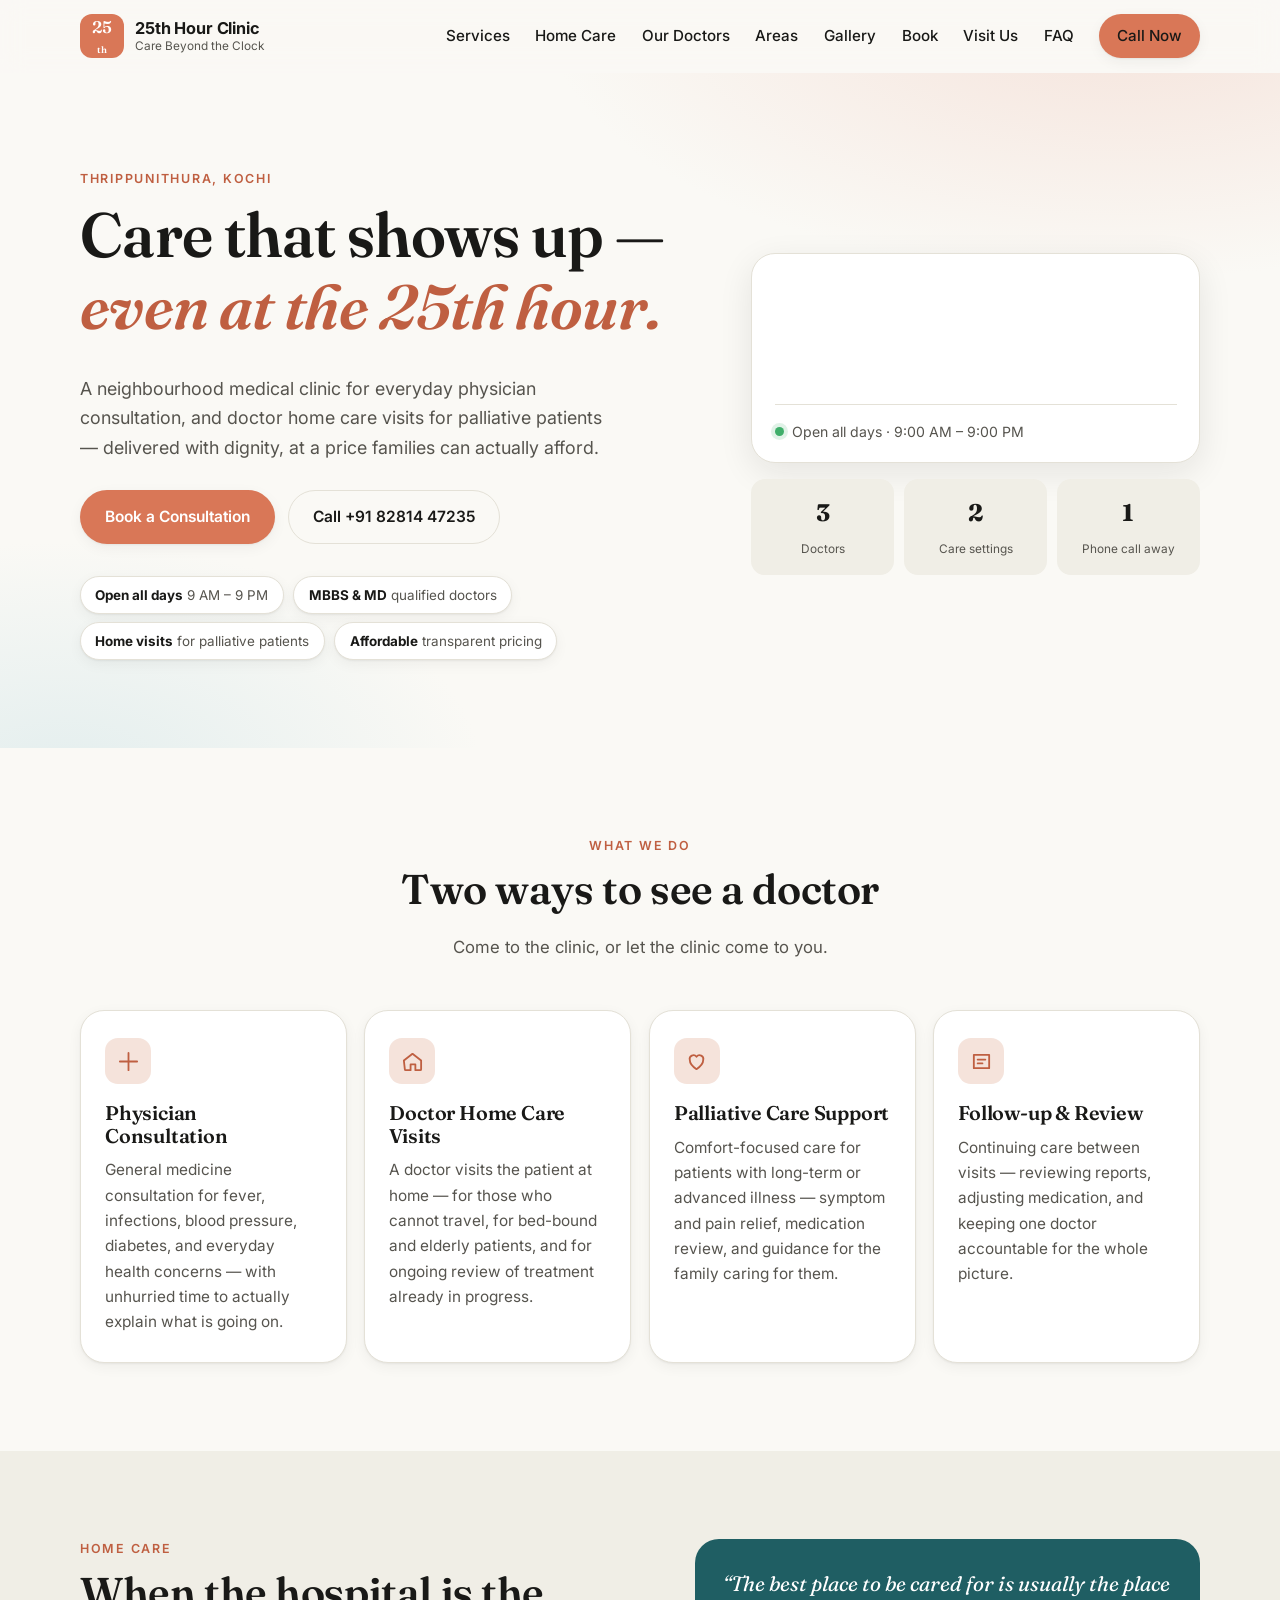
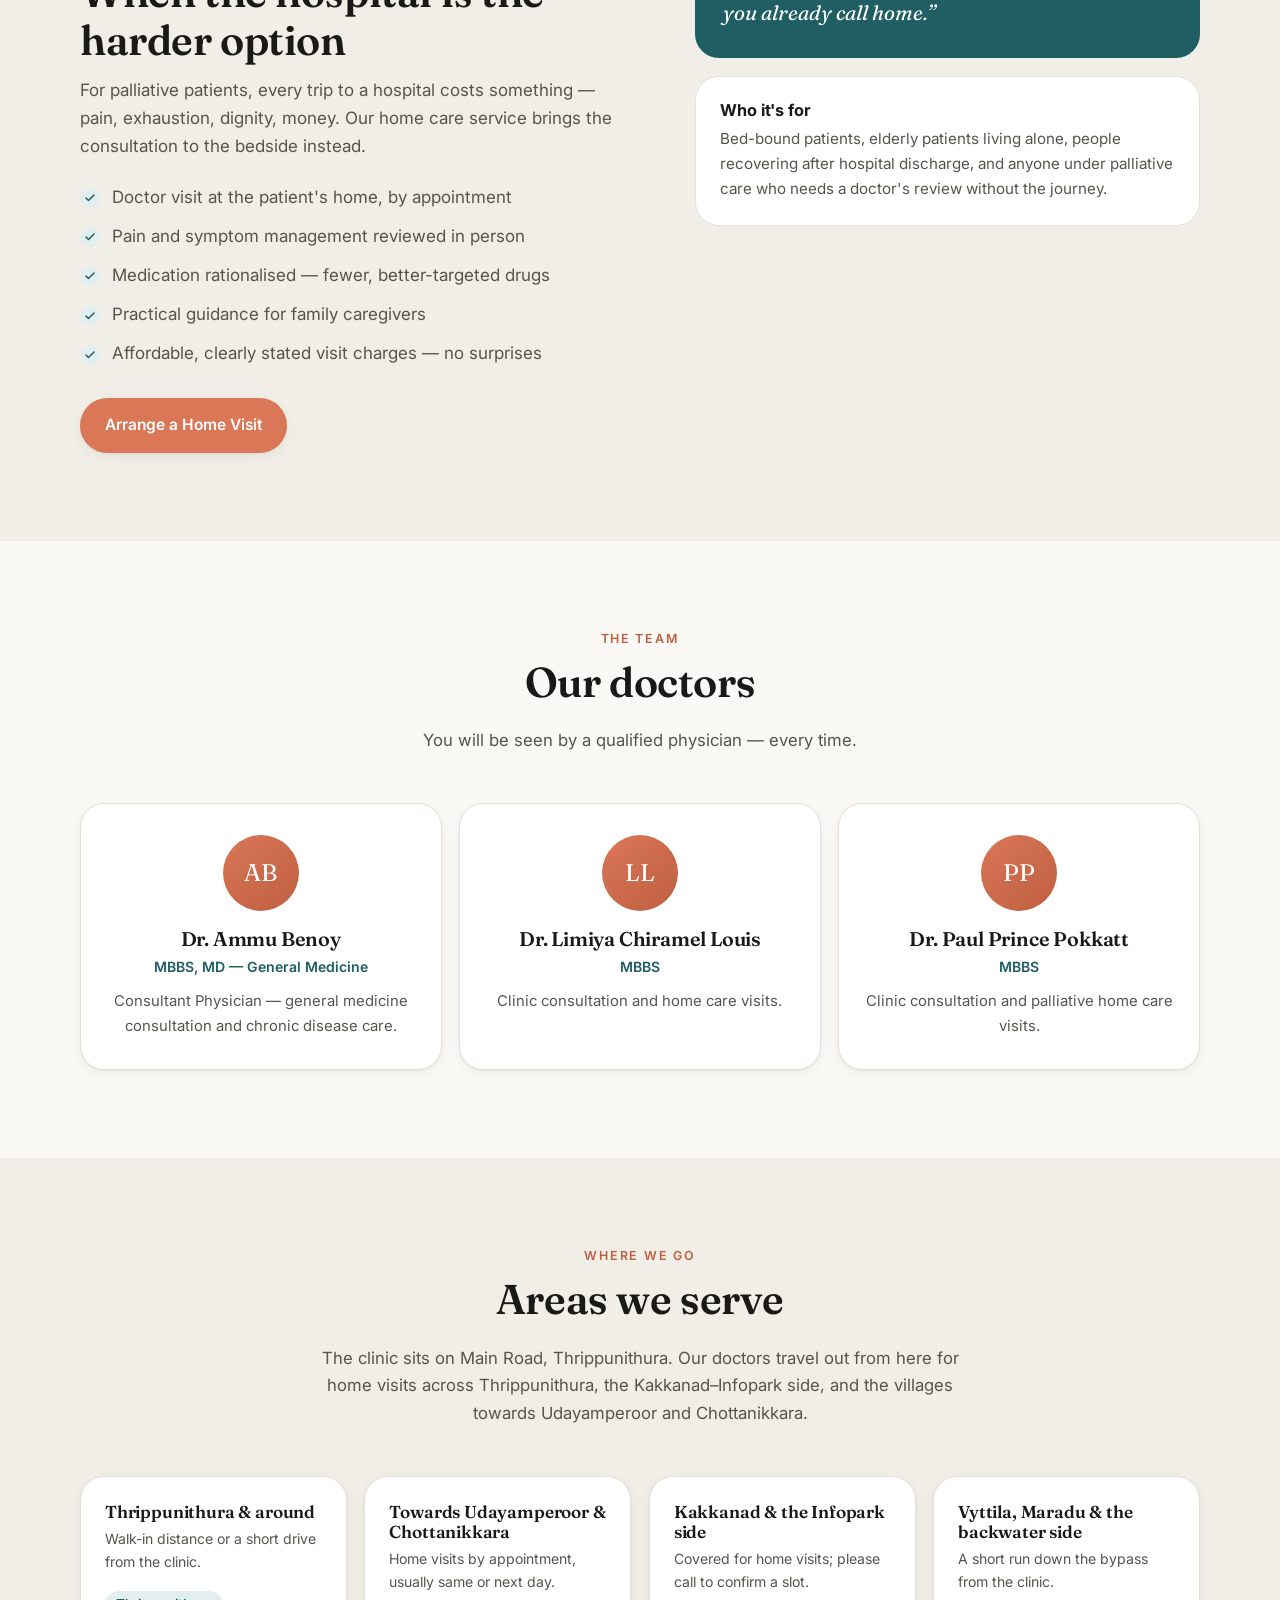
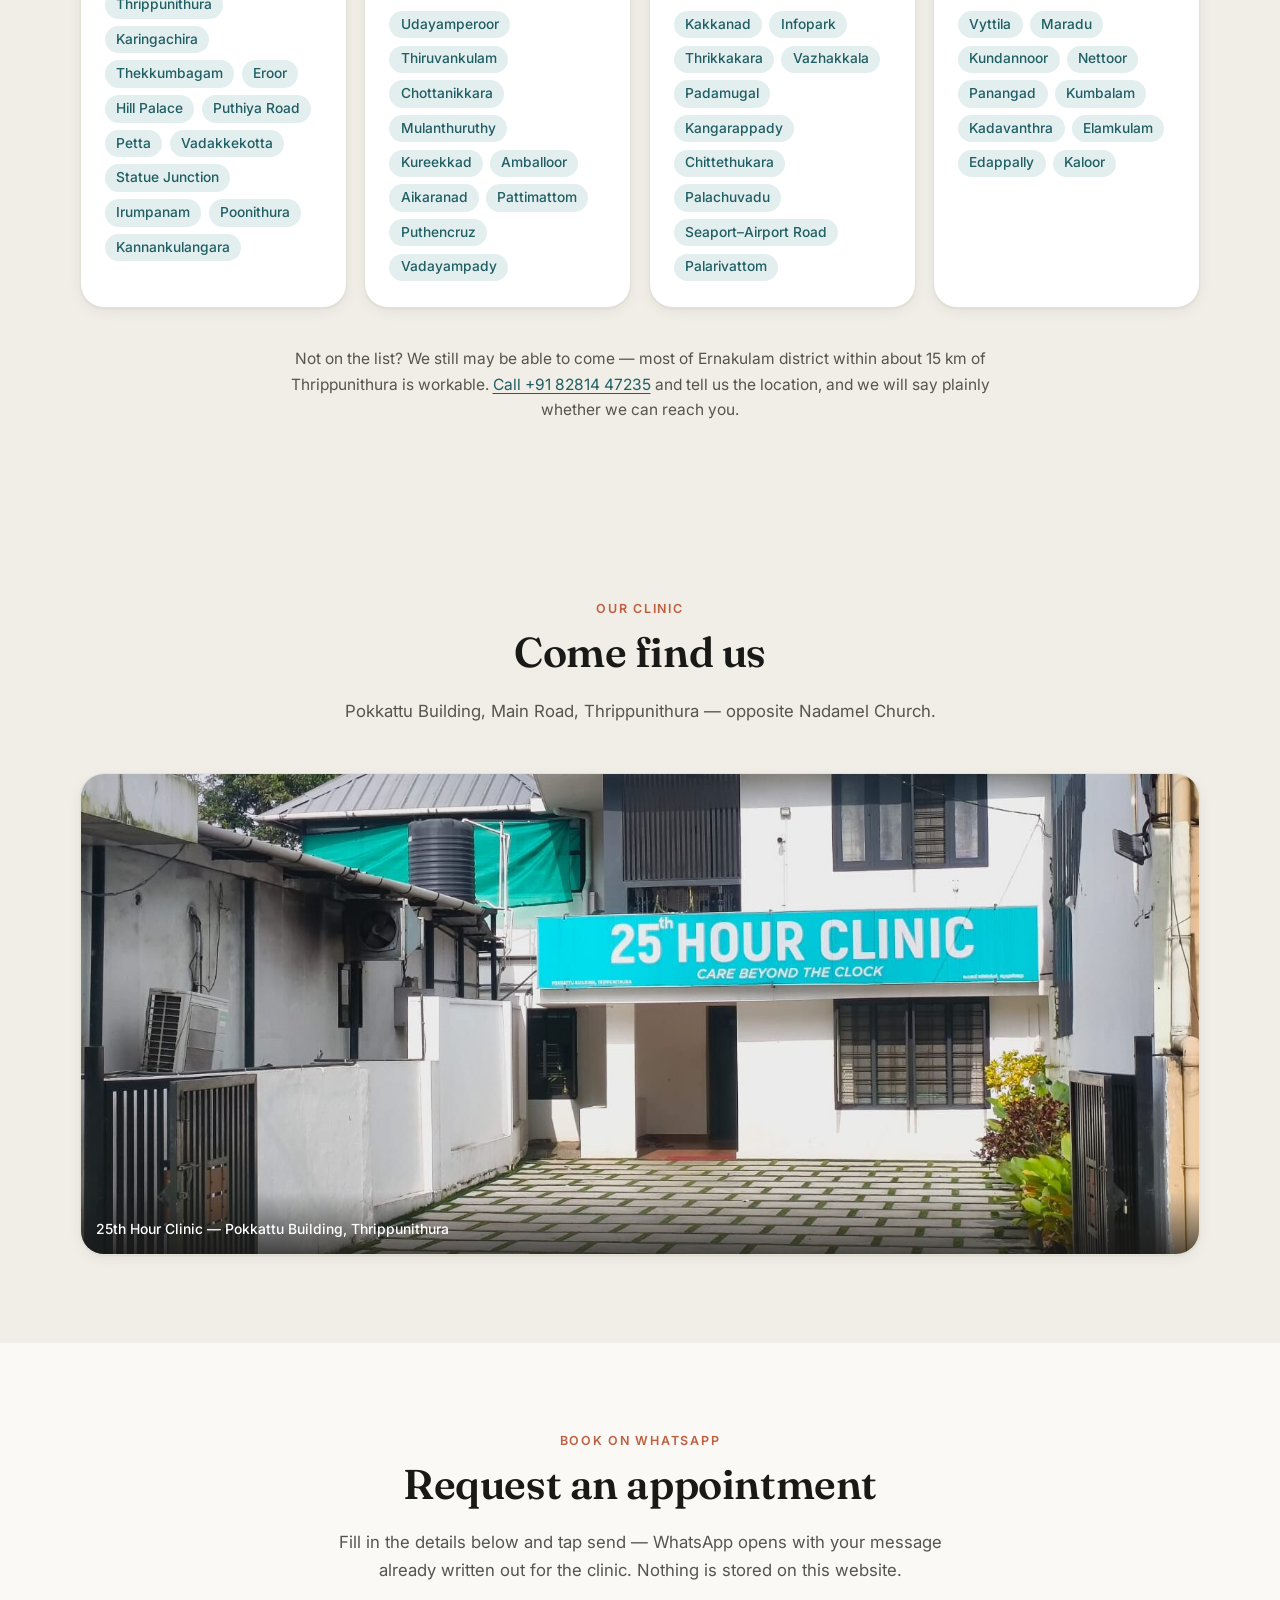
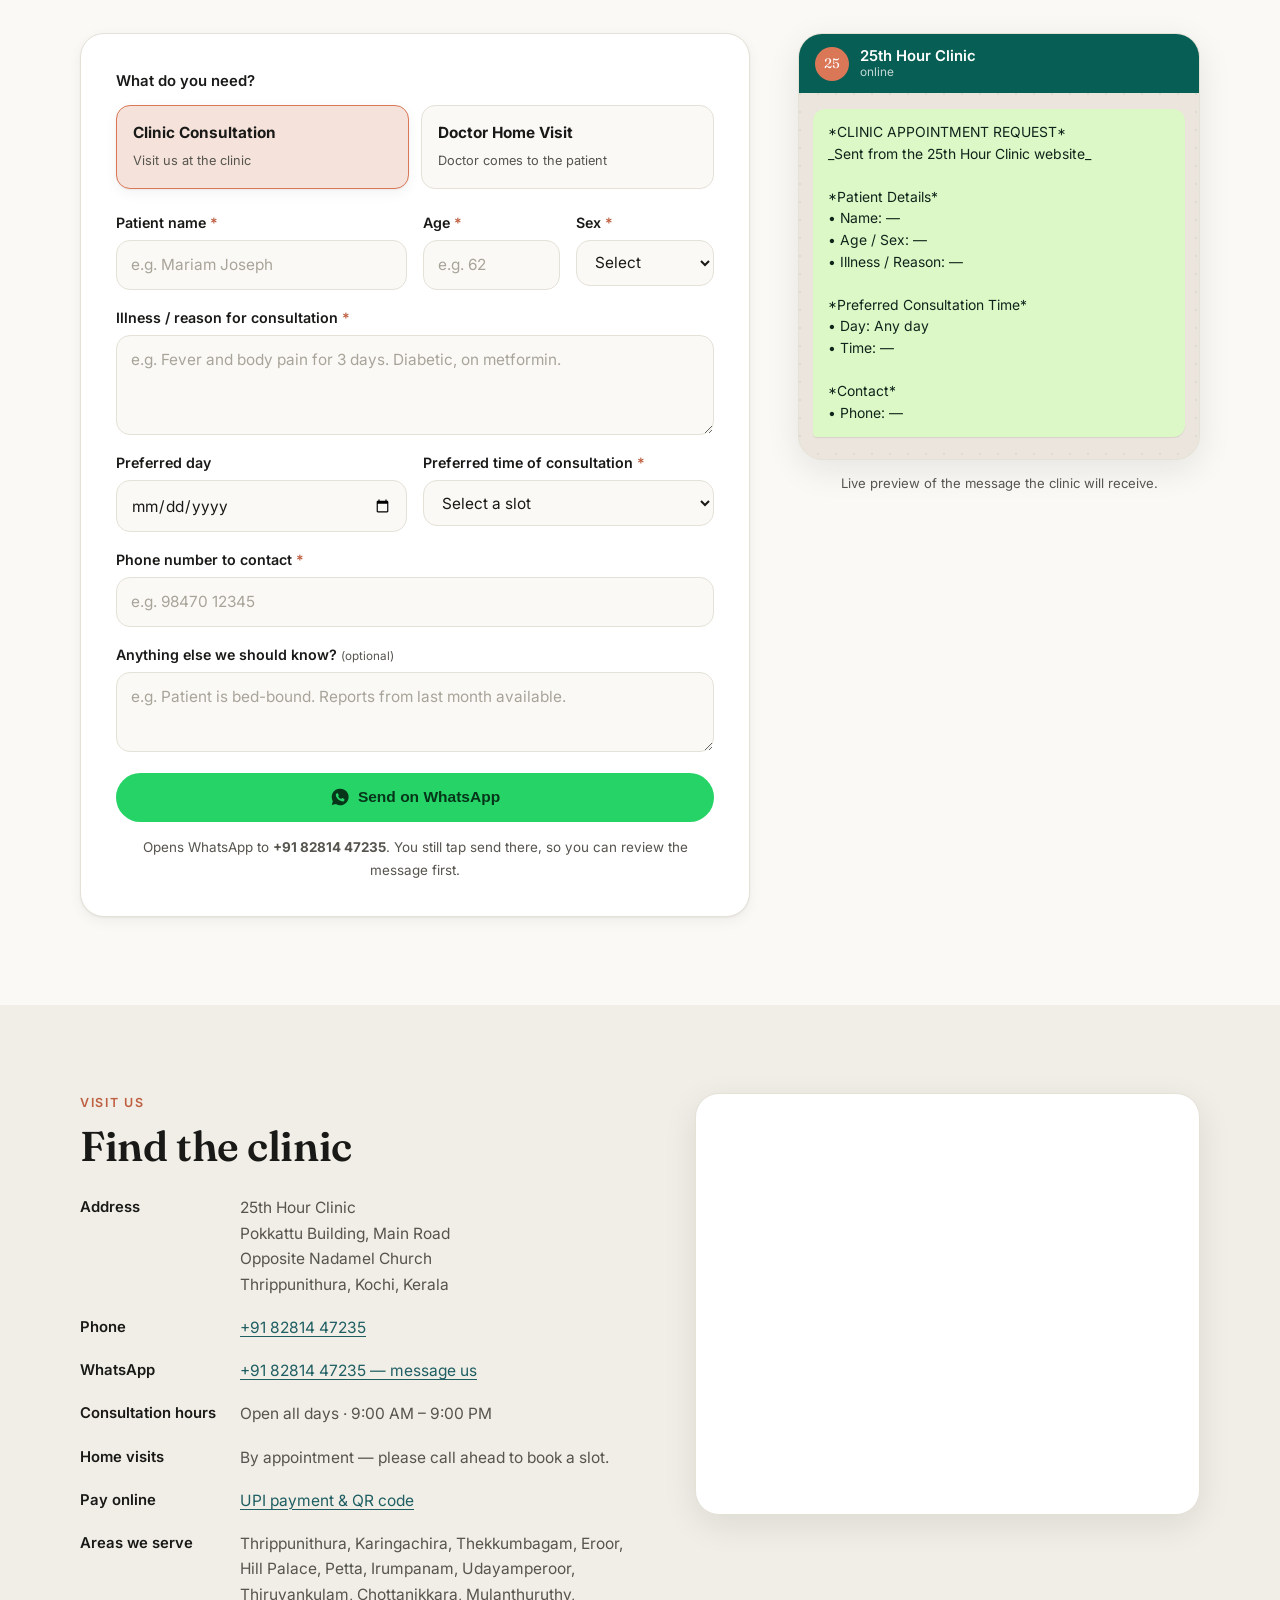
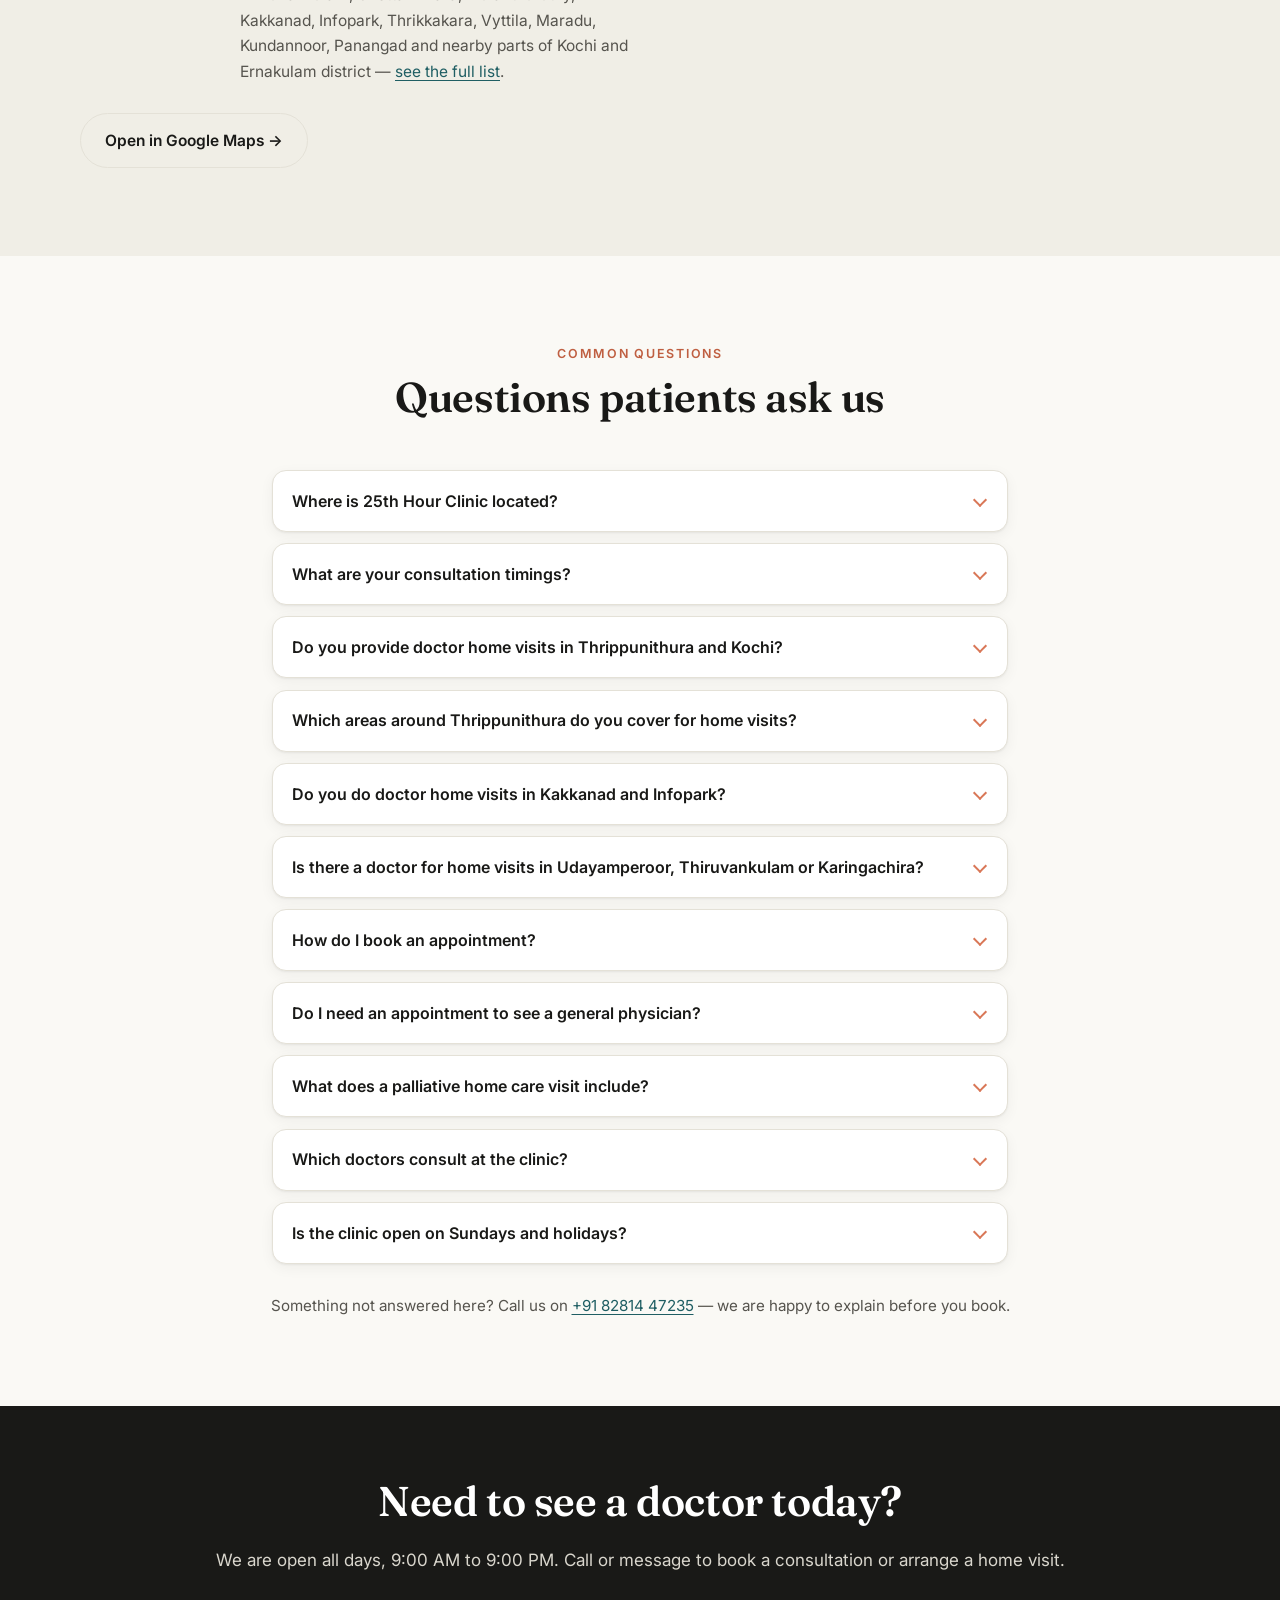
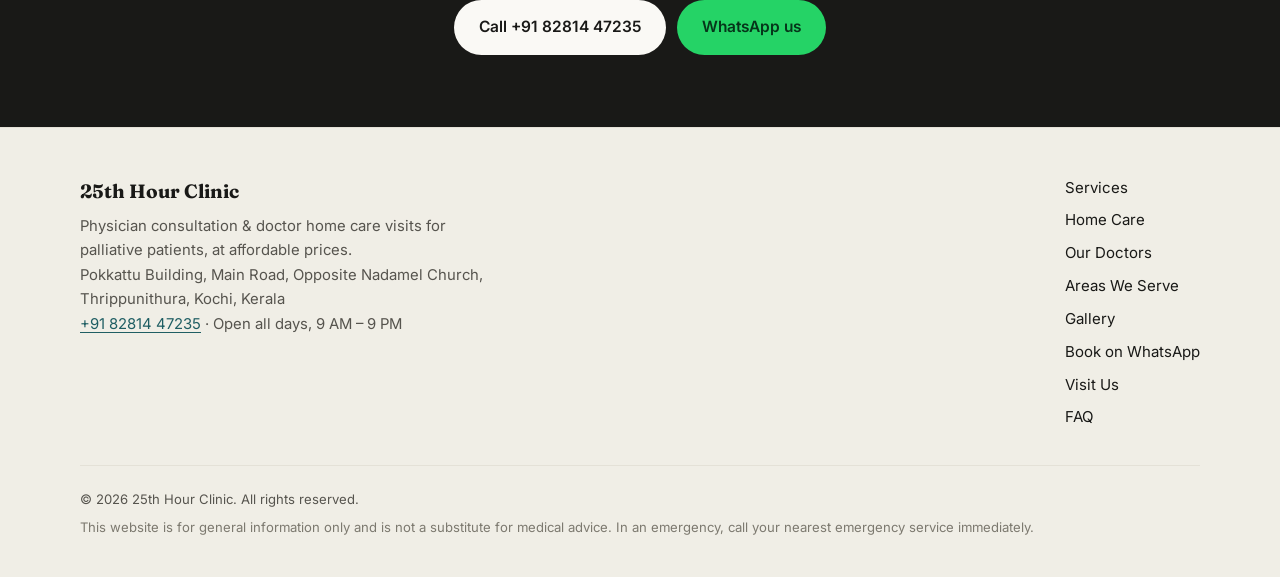
==== commit a8968fd4: "Add areas-served detail and a UPI payments page Expands the areas-served content in llms.txt/sitemap" ====
--- a/index.html
+++ b/index.html
@@ -4,10 +4,11 @@
 <meta charset="utf-8">
 <meta name="viewport" content="width=device-width, initial-scale=1">
 <title>25th Hour Clinic — Care Beyond the Clock | Thrippunithura</title>
-<meta name="description" content="General physician clinic in Thrippunithura, Kochi. Doctor consultation and home visits for palliative and bed-bound patients across Ernakulam. Open all days, 9 AM – 9 PM. Call +91 82814 47235.">
+<meta name="description" content="General physician clinic in Thrippunithura, Kochi. Doctor consultation and home visits for palliative and bed-bound patients — Karingachira, Udayamperoor, Thiruvankulam, Kakkanad, Vyttila and across Ernakulam. Open all days, 9 AM – 9 PM. Call +91 82814 47235.">
 <meta name="theme-color" content="#D97757">
 <meta name="geo.region" content="IN-KL">
 <meta name="geo.placename" content="Thrippunithura, Kochi, Ernakulam, Kerala">
+<meta name="keywords" content="doctor Thrippunithura, clinic Thrippunithura, doctor home visit Kochi, palliative home care Ernakulam, general physician Karingachira, doctor Udayamperoor, doctor Thiruvankulam, doctor Thekkumbagam, home visit doctor Kakkanad, doctor Vyttila, doctor Maradu, doctor Chottanikkara, doctor Mulanthuruthy, doctor Irumpanam, doctor Eroor">
 <meta name="geo.position" content="9.9456521;76.3485661">
 <meta name="ICBM" content="9.9456521, 76.3485661">
 
@@ -60,10 +61,53 @@
   }],
   "medicalSpecialty": ["PrimaryCare", "PalliativeCare"],
   "areaServed": [
-    { "@type": "City", "name": "Thrippunithura" },
     { "@type": "City", "name": "Kochi" },
-    { "@type": "AdministrativeArea", "name": "Ernakulam" }
+    { "@type": "AdministrativeArea", "name": "Ernakulam" },
+    { "@type": "Place", "name": "Thrippunithura" },
+    { "@type": "Place", "name": "Karingachira" },
+    { "@type": "Place", "name": "Thekkumbagam" },
+    { "@type": "Place", "name": "Eroor" },
+    { "@type": "Place", "name": "Hill Palace" },
+    { "@type": "Place", "name": "Petta" },
+    { "@type": "Place", "name": "Vadakkekotta" },
+    { "@type": "Place", "name": "Irumpanam" },
+    { "@type": "Place", "name": "Poonithura" },
+    { "@type": "Place", "name": "Kannankulangara" },
+    { "@type": "Place", "name": "Udayamperoor" },
+    { "@type": "Place", "name": "Thiruvankulam" },
+    { "@type": "Place", "name": "Chottanikkara" },
+    { "@type": "Place", "name": "Mulanthuruthy" },
+    { "@type": "Place", "name": "Kureekkad" },
+    { "@type": "Place", "name": "Amballoor" },
+    { "@type": "Place", "name": "Aikaranad" },
+    { "@type": "Place", "name": "Pattimattom" },
+    { "@type": "Place", "name": "Puthencruz" },
+    { "@type": "Place", "name": "Vadayampady" },
+    { "@type": "Place", "name": "Kakkanad" },
+    { "@type": "Place", "name": "Infopark Kochi" },
+    { "@type": "Place", "name": "Thrikkakara" },
+    { "@type": "Place", "name": "Vazhakkala" },
+    { "@type": "Place", "name": "Padamugal" },
+    { "@type": "Place", "name": "Kangarappady" },
+    { "@type": "Place", "name": "Chittethukara" },
+    { "@type": "Place", "name": "Palachuvadu" },
+    { "@type": "Place", "name": "Palarivattom" },
+    { "@type": "Place", "name": "Vyttila" },
+    { "@type": "Place", "name": "Maradu" },
+    { "@type": "Place", "name": "Kundannoor" },
+    { "@type": "Place", "name": "Nettoor" },
+    { "@type": "Place", "name": "Panangad" },
+    { "@type": "Place", "name": "Kumbalam" },
+    { "@type": "Place", "name": "Kadavanthra" },
+    { "@type": "Place", "name": "Elamkulam" },
+    { "@type": "Place", "name": "Edappally" },
+    { "@type": "Place", "name": "Kaloor" }
   ],
+  "serviceArea": {
+    "@type": "GeoCircle",
+    "geoMidpoint": { "@type": "GeoCoordinates", "latitude": 9.9456521, "longitude": 76.3485661 },
+    "geoRadius": "15000"
+  },
   "availableService": [
     { "@type": "MedicalProcedure", "name": "Physician consultation", "description": "General medicine consultation at the clinic." },
     { "@type": "MedicalProcedure", "name": "Doctor home visit", "description": "A doctor visits the patient at home, by appointment." },
@@ -99,6 +143,12 @@
       "acceptedAnswer": { "@type": "Answer", "text": "The clinic is open all days from 9:00 AM to 9:00 PM, including Sundays. Walk-in consultations are welcome; home visits are arranged by appointment." } },
     { "@type": "Question", "name": "Do you provide doctor home visits in Thrippunithura and Kochi?",
       "acceptedAnswer": { "@type": "Answer", "text": "Yes. A doctor visits the patient at home, by appointment, across Thrippunithura and nearby parts of Kochi and Ernakulam. Home visits suit palliative patients, bed-bound and elderly patients, people recovering after hospital discharge, and anyone who cannot travel to a clinic. Call +91 82814 47235 to check whether your location is covered." } },
+    { "@type": "Question", "name": "Which areas around Thrippunithura do you cover for home visits?",
+      "acceptedAnswer": { "@type": "Answer", "text": "We cover Thrippunithura, Karingachira, Thekkumbagam, Eroor, Hill Palace, Petta, Vadakkekotta, Irumpanam, Poonithura and Kannankulangara; Udayamperoor, Thiruvankulam, Chottanikkara, Mulanthuruthy, Kureekkad, Amballoor, Aikaranad, Pattimattom, Puthencruz and Vadayampady; Kakkanad, Infopark, Thrikkakara, Vazhakkala, Padamugal, Kangarappady, Chittethukara, Palachuvadu and Palarivattom; and Vyttila, Maradu, Kundannoor, Nettoor, Panangad, Kumbalam, Kadavanthra, Elamkulam, Edappally and Kaloor. In general, most of Ernakulam district within about 15 km of Thrippunithura is workable." } },
+    { "@type": "Question", "name": "Do you do doctor home visits in Kakkanad and Infopark?",
+      "acceptedAnswer": { "@type": "Answer", "text": "Yes. Kakkanad, Infopark, Thrikkakara, Vazhakkala, Padamugal, Kangarappady, Chittethukara and Palachuvadu are all within our home-visit range from Thrippunithura. Call +91 82814 47235 to fix a slot, since travel time on that side varies with traffic." } },
+    { "@type": "Question", "name": "Is there a doctor for home visits in Udayamperoor, Thiruvankulam or Karingachira?",
+      "acceptedAnswer": { "@type": "Answer", "text": "Yes. Udayamperoor, Thiruvankulam, Karingachira and Thekkumbagam are close to the clinic on the Thrippunithura side, so home visits there are usually arranged the same day or the next day." } },
     { "@type": "Question", "name": "How do I book an appointment?",
       "acceptedAnswer": { "@type": "Answer", "text": "Call or WhatsApp +91 82814 47235, or use the booking form on 25hourclinic.org, which opens WhatsApp with your details already written out for the clinic." } },
     { "@type": "Question", "name": "Do I need an appointment to see a general physician?",
@@ -135,6 +185,7 @@
       <a href="#services">Services</a>
       <a href="#homecare">Home Care</a>
       <a href="#doctors">Our Doctors</a>
+      <a href="#areas">Areas</a>
       <a href="#gallery" class="nav-gallery" hidden>Gallery</a>
       <a href="#book">Book</a>
       <a href="#visit">Visit Us</a>
@@ -318,6 +369,100 @@
     </div>
   </section>
 
+  <!-- ── Areas we serve ─────────────────────────────────── -->
+  <section class="section band" id="areas">
+    <div class="wrap">
+      <header class="section-head">
+        <p class="eyebrow">Where we go</p>
+        <h2>Areas we serve</h2>
+        <p class="section-sub">
+          The clinic sits on Main Road, Thrippunithura. Our doctors travel out from
+          here for home visits across Thrippunithura, the Kakkanad–Infopark side,
+          and the villages towards Udayamperoor and Chottanikkara.
+        </p>
+      </header>
+
+      <div class="area-groups">
+        <article class="area-group reveal">
+          <h3>Thrippunithura &amp; around</h3>
+          <p class="area-note">Walk-in distance or a short drive from the clinic.</p>
+          <ul class="area-list">
+            <li>Thrippunithura</li>
+            <li>Karingachira</li>
+            <li>Thekkumbagam</li>
+            <li>Eroor</li>
+            <li>Hill Palace</li>
+            <li>Puthiya Road</li>
+            <li>Petta</li>
+            <li>Vadakkekotta</li>
+            <li>Statue Junction</li>
+            <li>Irumpanam</li>
+            <li>Poonithura</li>
+            <li>Kannankulangara</li>
+          </ul>
+        </article>
+
+        <article class="area-group reveal">
+          <h3>Towards Udayamperoor &amp; Chottanikkara</h3>
+          <p class="area-note">Home visits by appointment, usually same or next day.</p>
+          <ul class="area-list">
+            <li>Udayamperoor</li>
+            <li>Thiruvankulam</li>
+            <li>Chottanikkara</li>
+            <li>Mulanthuruthy</li>
+            <li>Kureekkad</li>
+            <li>Amballoor</li>
+            <li>Aikaranad</li>
+            <li>Pattimattom</li>
+            <li>Puthencruz</li>
+            <li>Vadayampady</li>
+          </ul>
+        </article>
+
+        <article class="area-group reveal">
+          <h3>Kakkanad &amp; the Infopark side</h3>
+          <p class="area-note">Covered for home visits; please call to confirm a slot.</p>
+          <ul class="area-list">
+            <li>Kakkanad</li>
+            <li>Infopark</li>
+            <li>Thrikkakara</li>
+            <li>Vazhakkala</li>
+            <li>Padamugal</li>
+            <li>Kangarappady</li>
+            <li>Chittethukara</li>
+            <li>Palachuvadu</li>
+            <li>Seaport–Airport Road</li>
+            <li>Palarivattom</li>
+          </ul>
+        </article>
+
+        <article class="area-group reveal">
+          <h3>Vyttila, Maradu &amp; the backwater side</h3>
+          <p class="area-note">A short run down the bypass from the clinic.</p>
+          <ul class="area-list">
+            <li>Vyttila</li>
+            <li>Maradu</li>
+            <li>Kundannoor</li>
+            <li>Nettoor</li>
+            <li>Panangad</li>
+            <li>Kumbalam</li>
+            <li>Kadavanthra</li>
+            <li>Elamkulam</li>
+            <li>Edappally</li>
+            <li>Kaloor</li>
+          </ul>
+        </article>
+      </div>
+
+      <p class="area-foot">
+        Not on the list? We still may be able to come — most of Ernakulam district
+        within about 15 km of Thrippunithura is workable.
+        <a href="tel:+918281447235">Call +91 82814 47235</a> and tell us the location,
+        and we will say plainly whether we can reach you.
+      </p>
+    </div>
+  </section>
+
   <!-- ── Photo gallery ──────────────────────────────────────
        Drop photos into assets/img/ using the filenames below and they appear
        automatically. Any image that is missing is skipped, and if none of them
@@ -523,10 +668,17 @@
             <dd>By appointment — please call ahead to book a slot.</dd>
           </div>
           <div>
+            <dt>Pay online</dt>
+            <dd><a href="payments/">UPI payment &amp; QR code</a></dd>
+          </div>
+          <div>
             <dt>Areas we serve</dt>
             <dd>
-              Thrippunithura, Hill Palace, Eroor, Petta, Irumpanam, Maradu, Vyttila
-              and nearby parts of Kochi and Ernakulam district.
+              Thrippunithura, Karingachira, Thekkumbagam, Eroor, Hill Palace, Petta,
+              Irumpanam, Udayamperoor, Thiruvankulam, Chottanikkara, Mulanthuruthy,
+              Kakkanad, Infopark, Thrikkakara, Vyttila, Maradu, Kundannoor, Panangad
+              and nearby parts of Kochi and Ernakulam district —
+              <a href="#areas">see the full list</a>.
             </dd>
           </div>
         </dl>
@@ -589,6 +741,42 @@
         </details>
 
         <details class="faq">
+          <summary>Which areas around Thrippunithura do you cover for home visits?</summary>
+          <p>
+            Around the clinic: Thrippunithura, Karingachira, Thekkumbagam, Eroor,
+            Hill Palace, Petta, Vadakkekotta, Irumpanam, Poonithura and
+            Kannankulangara. Towards the east and south: Udayamperoor,
+            Thiruvankulam, Chottanikkara, Mulanthuruthy, Kureekkad, Amballoor,
+            Aikaranad, Pattimattom, Puthencruz and Vadayampady. On the Kakkanad
+            side: Kakkanad, Infopark, Thrikkakara, Vazhakkala, Padamugal,
+            Kangarappady, Chittethukara, Palachuvadu and Palarivattom. Down the
+            bypass: Vyttila, Maradu, Kundannoor, Nettoor, Panangad, Kumbalam,
+            Kadavanthra, Elamkulam, Edappally and Kaloor. See
+            <a href="#areas">areas we serve</a> for the full list.
+          </p>
+        </details>
+
+        <details class="faq">
+          <summary>Do you do doctor home visits in Kakkanad and Infopark?</summary>
+          <p>
+            Yes. Kakkanad, Infopark, Thrikkakara, Vazhakkala, Padamugal,
+            Kangarappady, Chittethukara and Palachuvadu are all within our
+            home-visit range from Thrippunithura. Please call
+            <a href="tel:+918281447235">+91 82814 47235</a> to fix a slot — travel
+            time on that side varies a lot with traffic.
+          </p>
+        </details>
+
+        <details class="faq">
+          <summary>Is there a doctor for home visits in Udayamperoor, Thiruvankulam or Karingachira?</summary>
+          <p>
+            Yes. Udayamperoor, Thiruvankulam, Karingachira and Thekkumbagam are
+            close to the clinic, so home visits there are usually arranged the same
+            day or the next day.
+          </p>
+        </details>
+
+        <details class="faq">
           <summary>How do I book an appointment?</summary>
           <p>
             Call or WhatsApp <a href="tel:+918281447235">+91 82814 47235</a>, or use
@@ -668,6 +856,7 @@
       <a href="#services">Services</a>
       <a href="#homecare">Home Care</a>
       <a href="#doctors">Our Doctors</a>
+      <a href="#areas">Areas We Serve</a>
       <a href="#gallery" class="nav-gallery" hidden>Gallery</a>
       <a href="#book">Book on WhatsApp</a>
       <a href="#visit">Visit Us</a>
--- a/assets/css/styles.css
+++ b/assets/css/styles.css
@@ -239,6 +239,30 @@
 .doctor h3 { margin-bottom: .25rem; }
 .quals { color: var(--teal); font-weight: 600; font-size: .88rem; margin-bottom: .7rem; }
 .doctor-note { font-size: .93rem; margin: 0; }
+
+/* ── Areas we serve ───────────────────────────────────── */
+.area-groups { display: grid; grid-template-columns: repeat(auto-fit, minmax(255px, 1fr)); gap: 1.1rem; }
+.area-group {
+  background: #fff; border: 1px solid var(--line); border-radius: var(--radius-lg);
+  padding: 1.6rem 1.5rem; box-shadow: var(--shadow-sm);
+  transition: transform .22s ease, box-shadow .22s ease, border-color .22s ease;
+}
+.area-group:hover { transform: translateY(-4px); box-shadow: var(--shadow-md); border-color: var(--clay-tint); }
+.area-group h3 { margin-bottom: .3rem; font-size: 1.08rem; }
+.area-note { margin: 0 0 1.1rem; font-size: .88rem; color: var(--ink-soft); }
+.area-list {
+  list-style: none; padding: 0; margin: 0;
+  display: flex; flex-wrap: wrap; gap: .45rem;
+}
+.area-list li {
+  background: var(--teal-soft); color: var(--teal);
+  border-radius: 999px; padding: .3rem .7rem;
+  font-size: .86rem; font-weight: 500; line-height: 1.3;
+}
+.area-foot {
+  max-width: 44rem; margin: clamp(1.6rem, 3vw, 2.4rem) auto 0;
+  text-align: center; font-size: .97rem;
+}
 
 /* ── Photo gallery ────────────────────────────────────── */
 .gallery { display: grid; grid-template-columns: repeat(4, 1fr); gap: .9rem; }
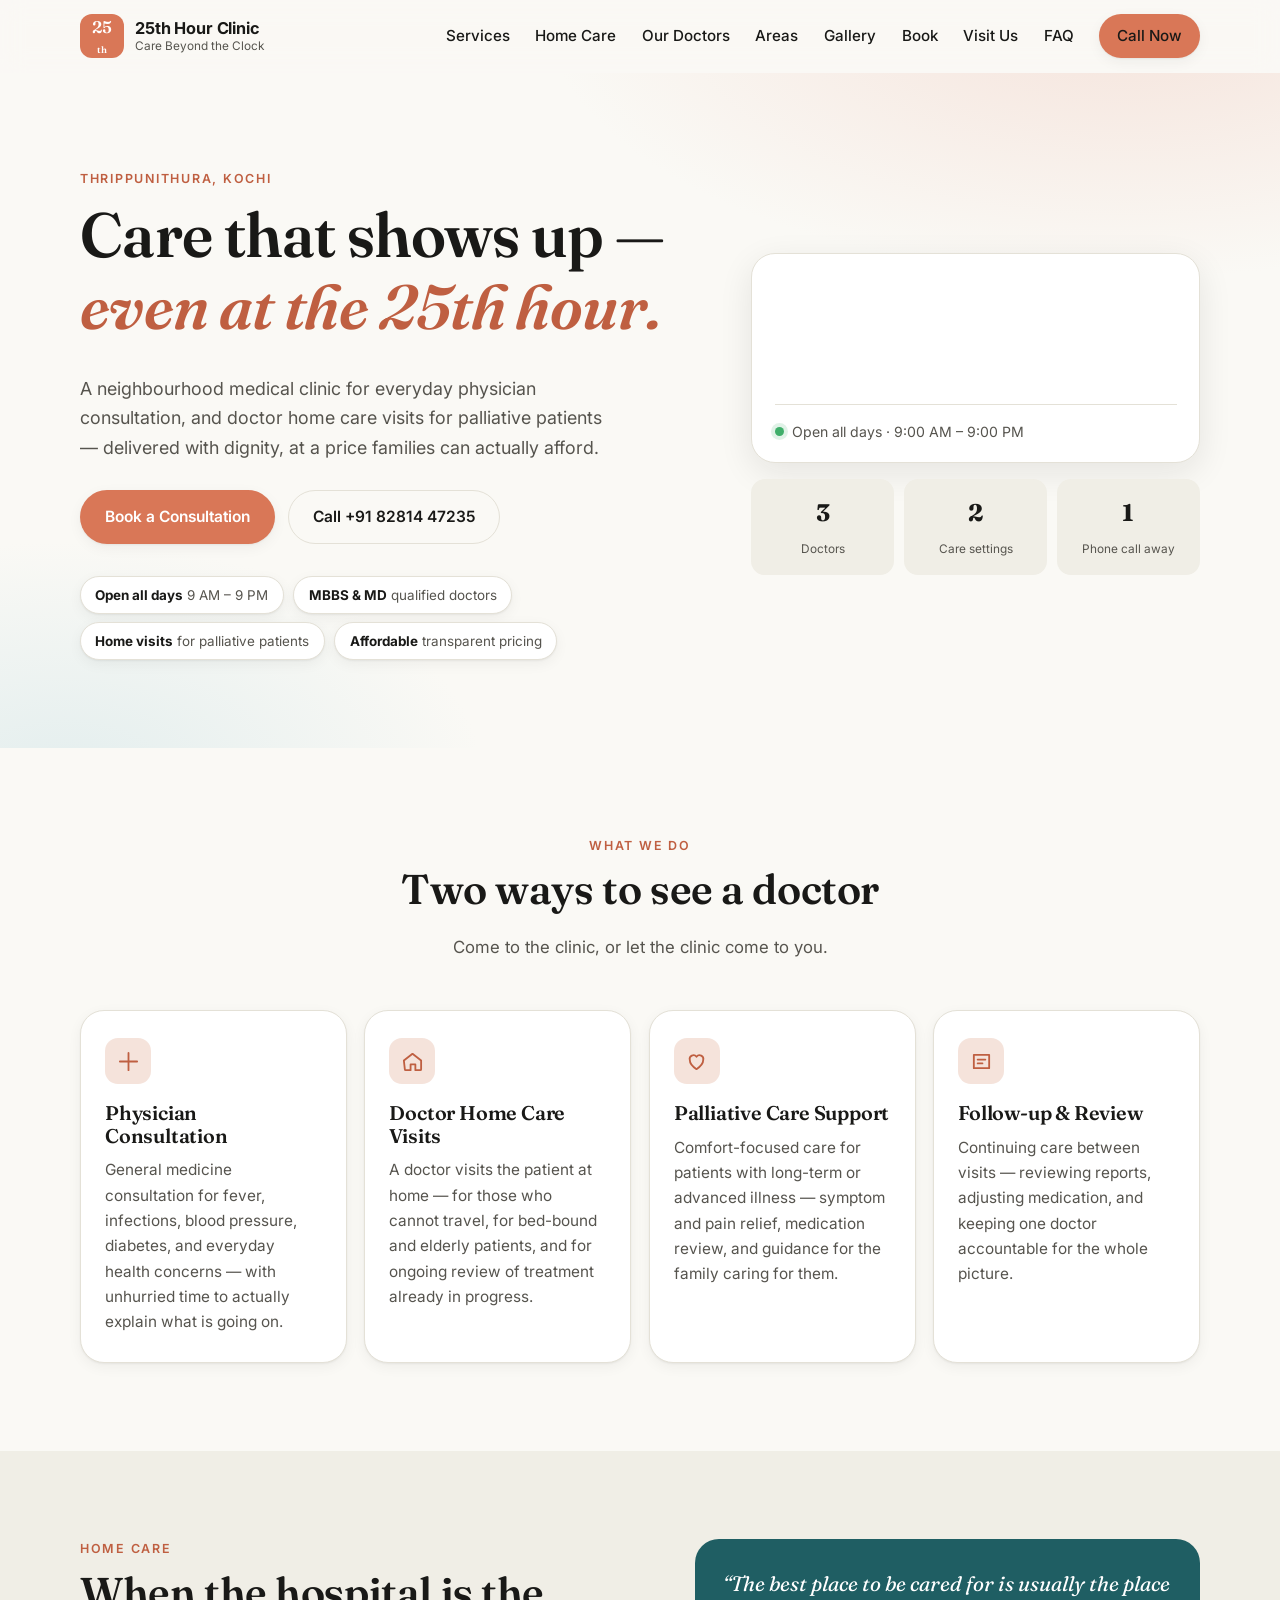
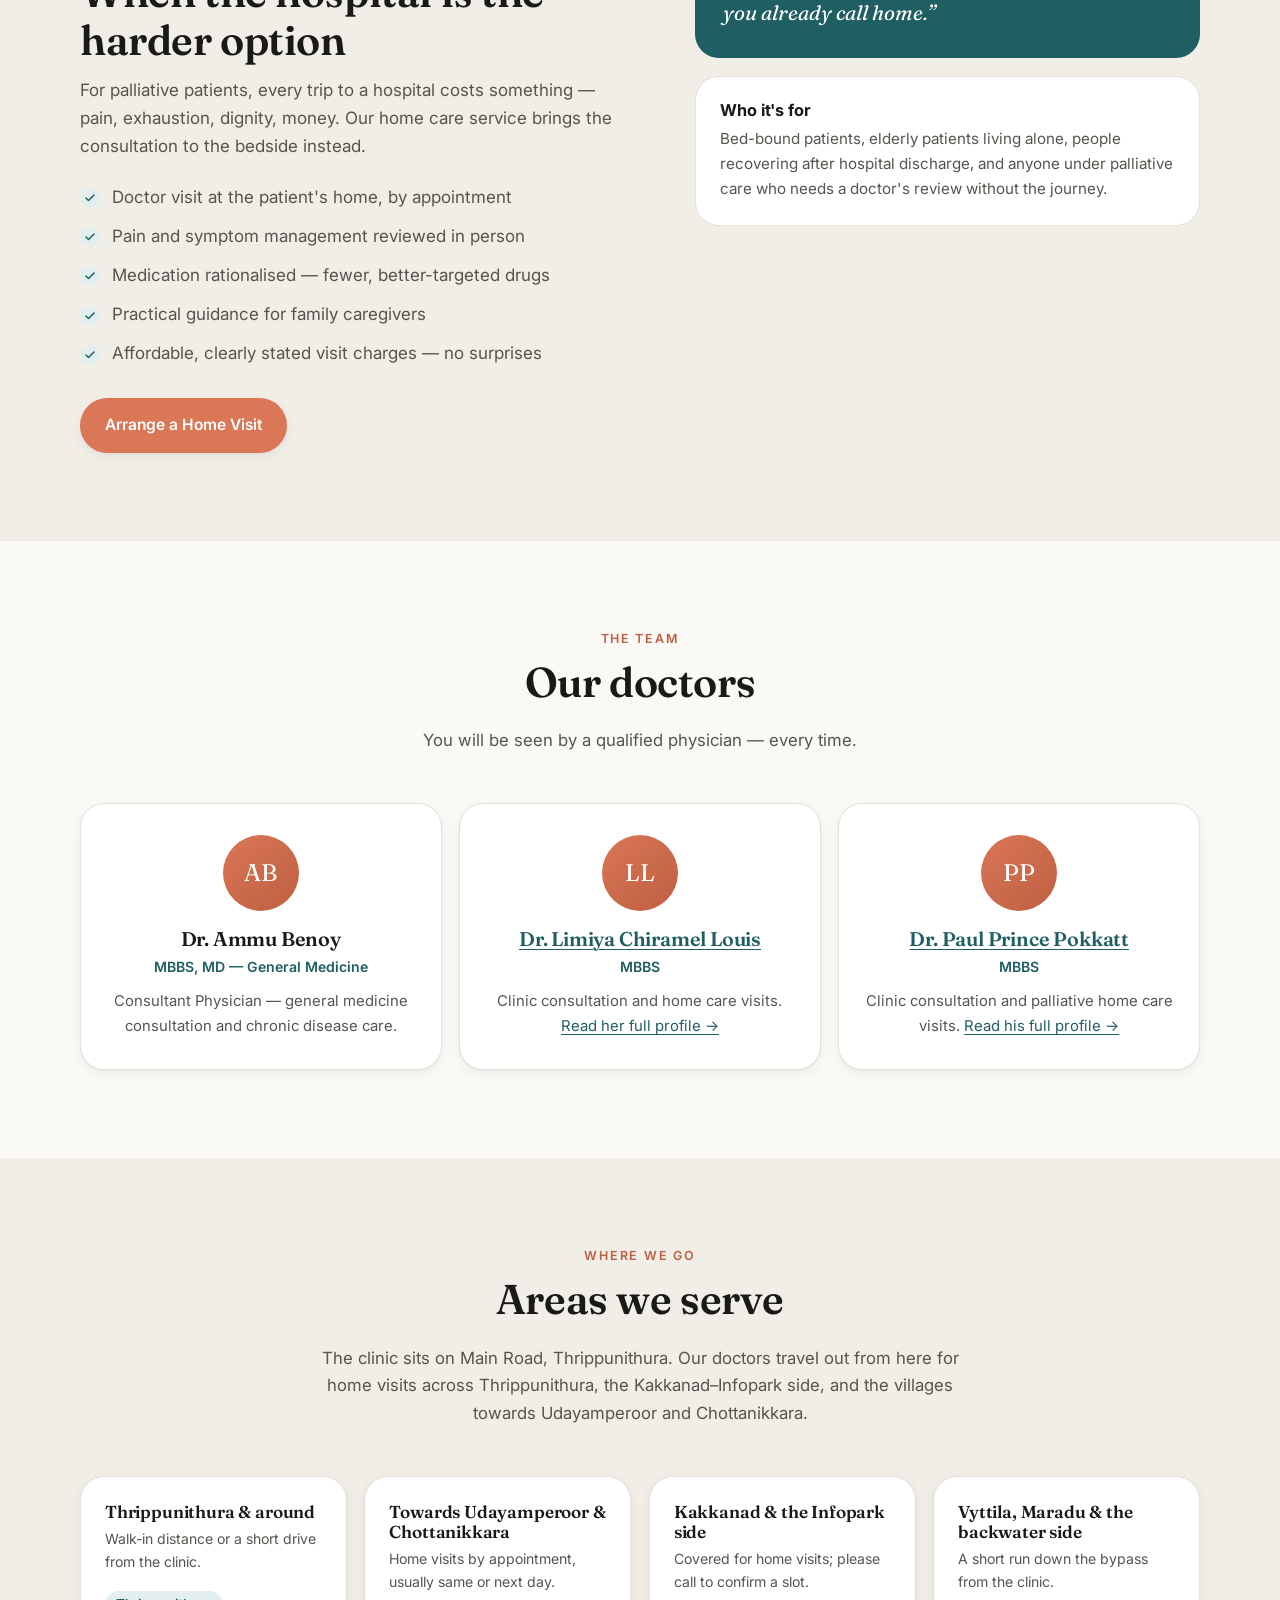
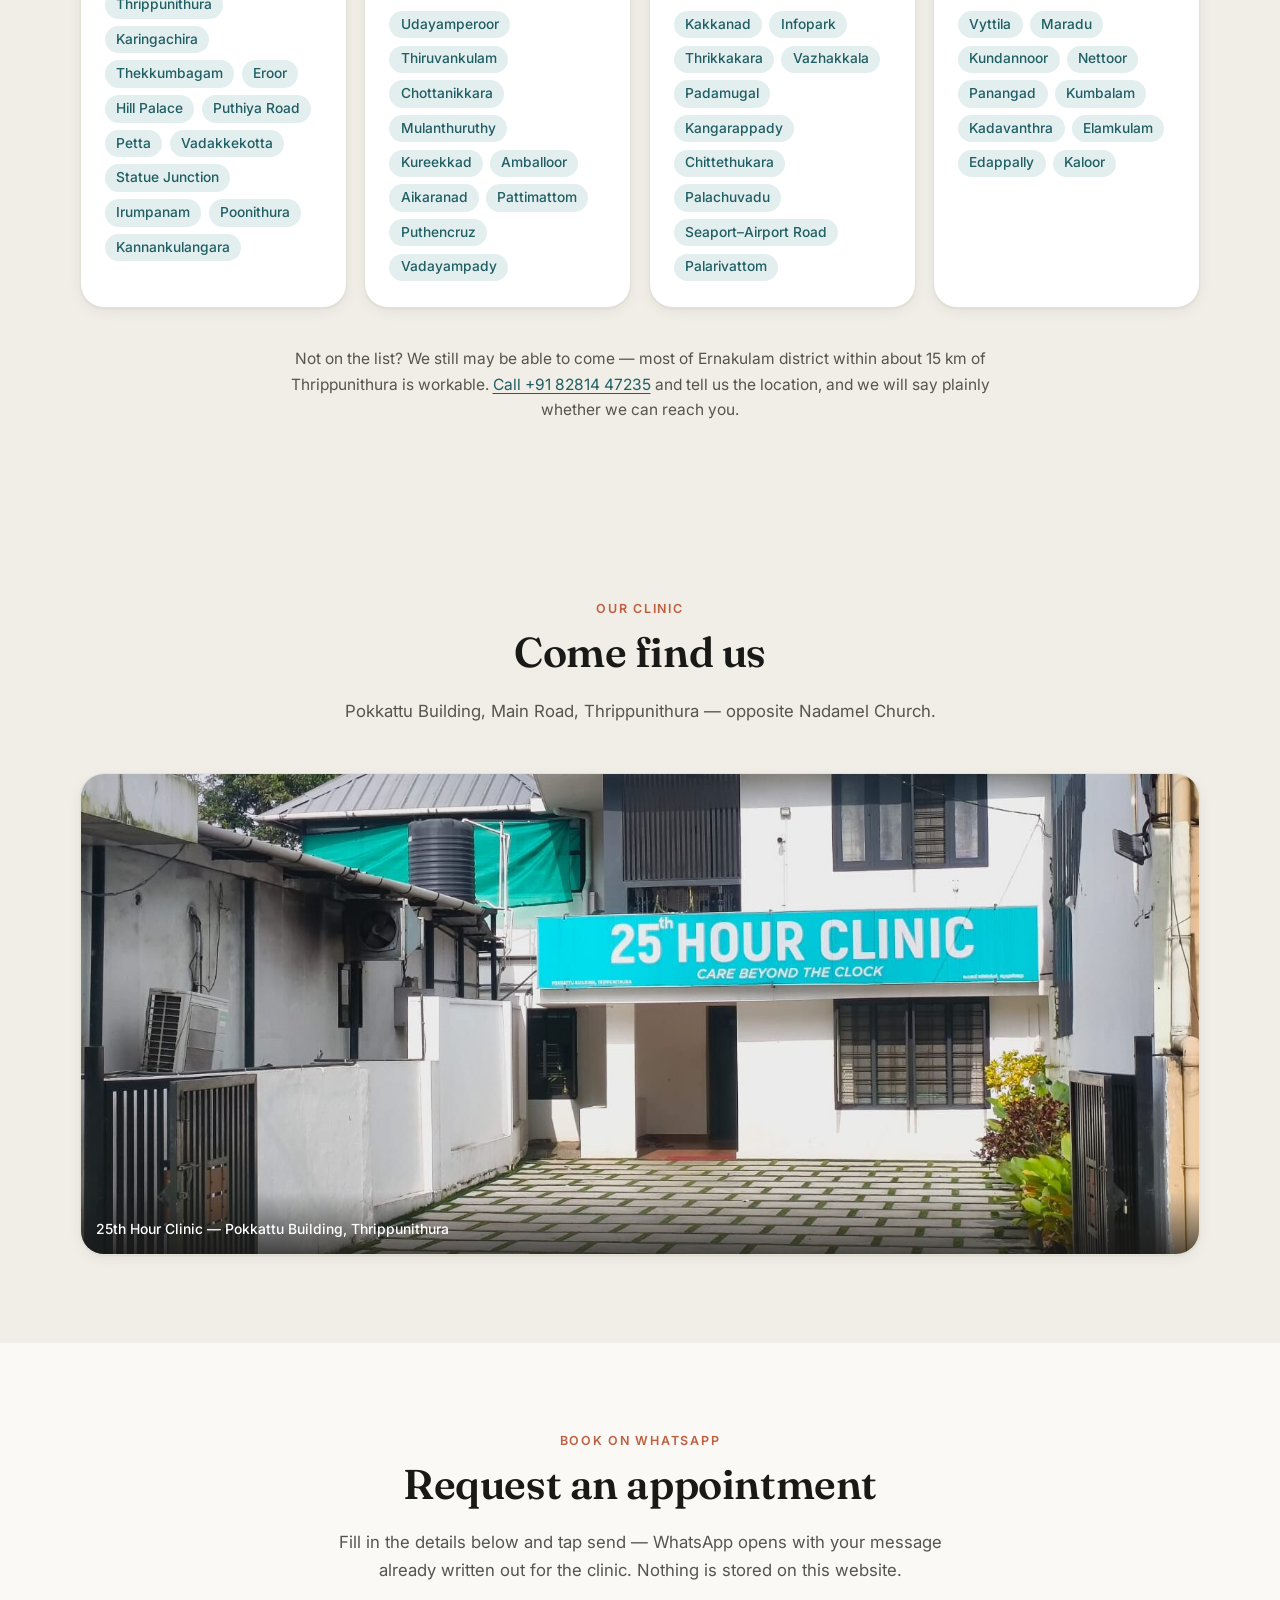
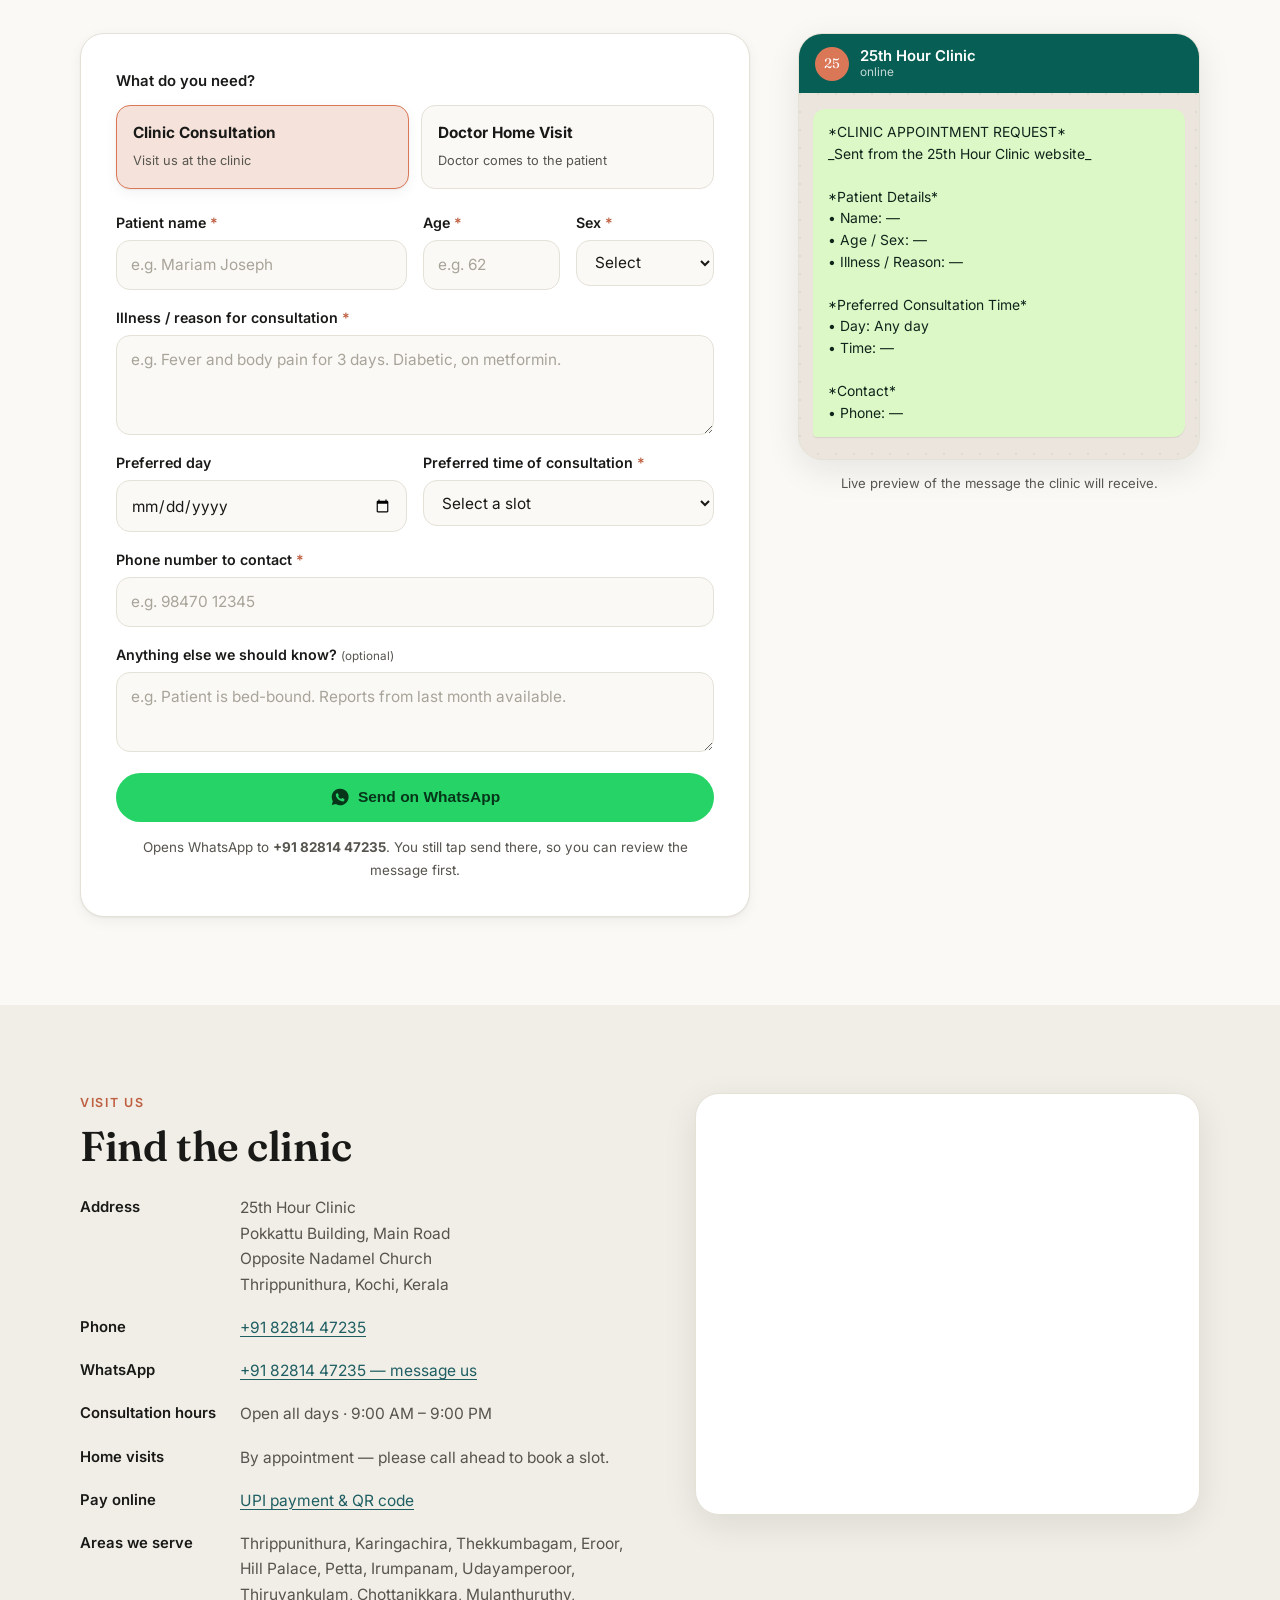
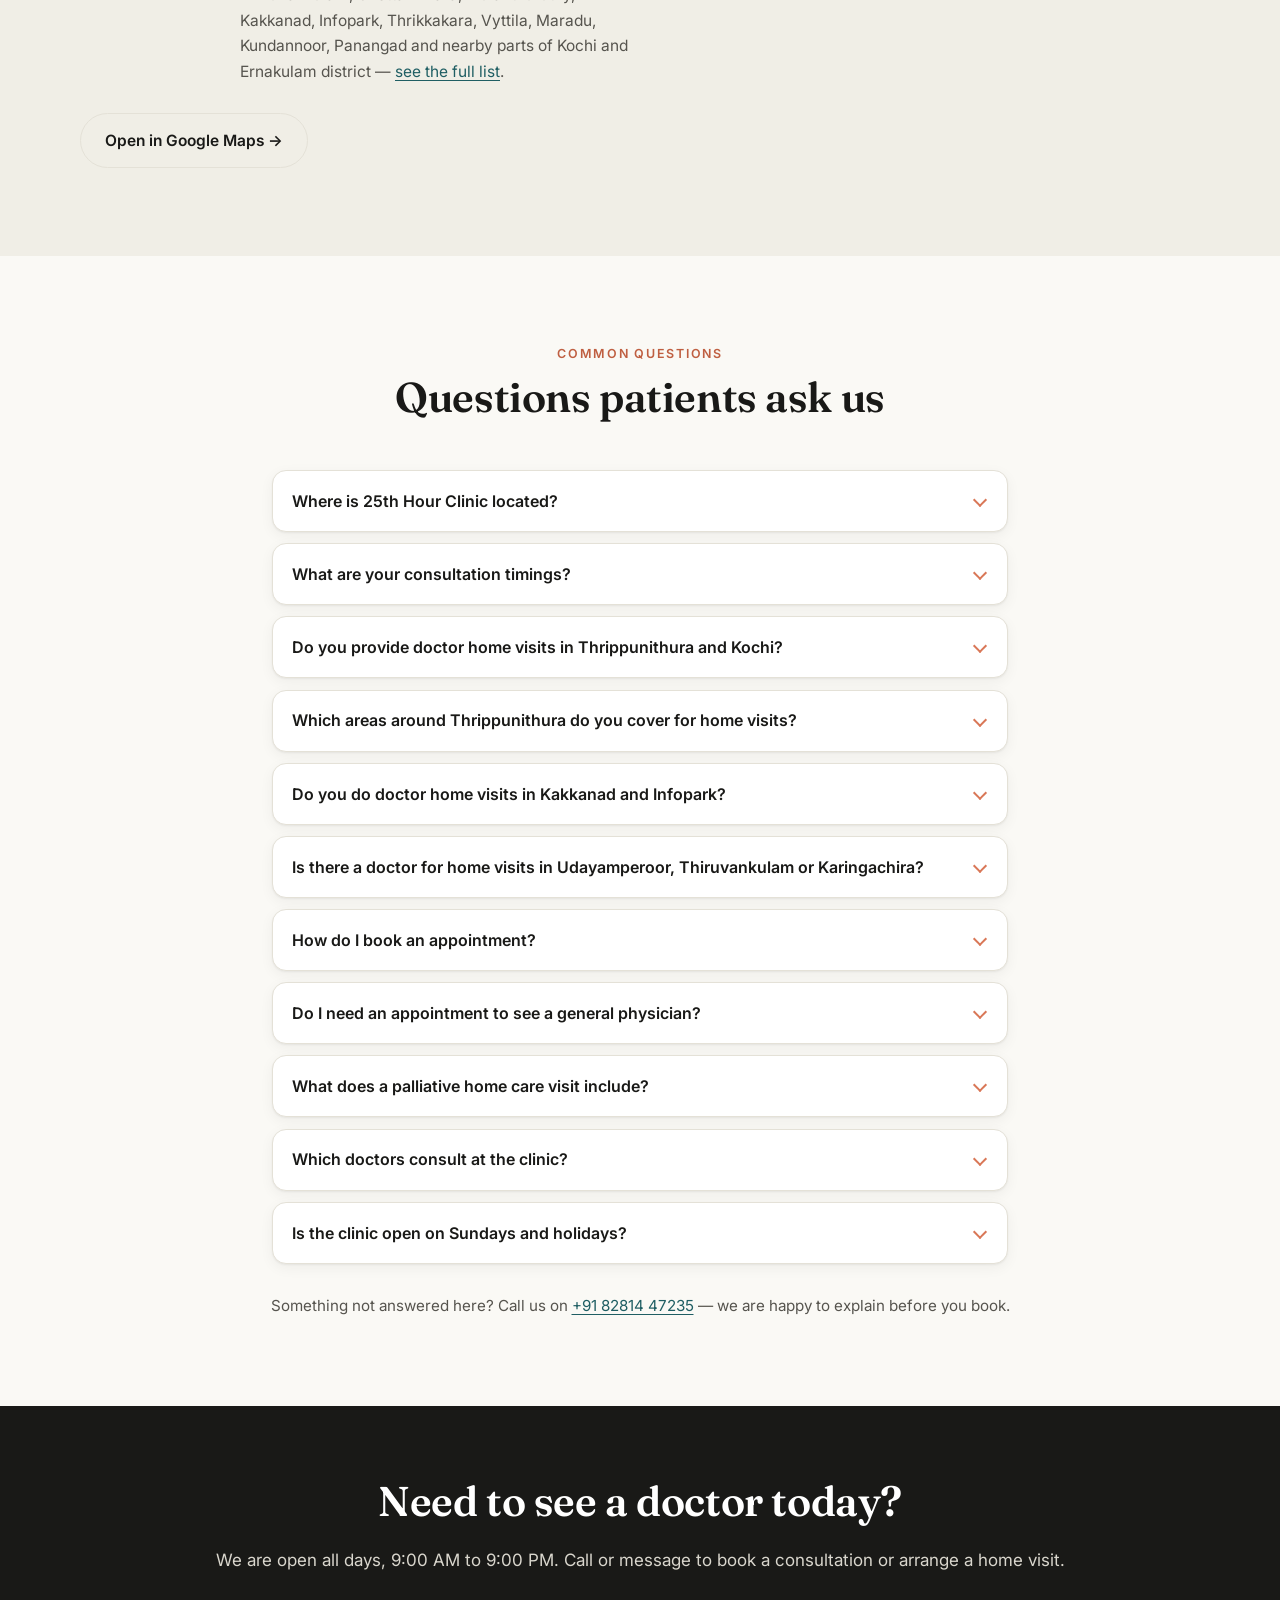
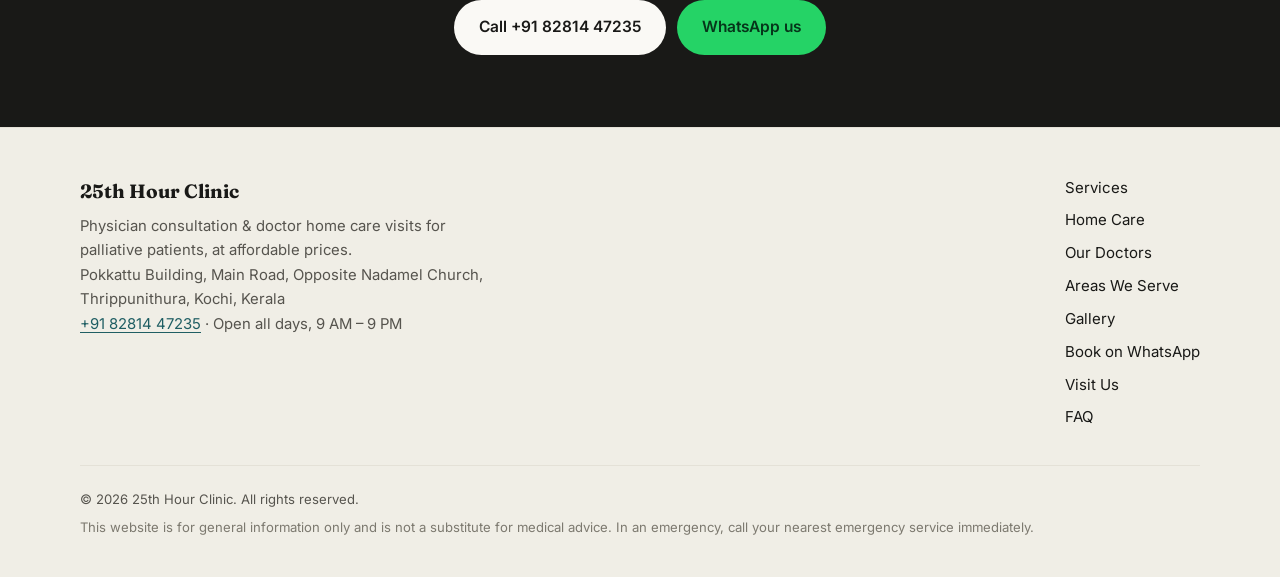
==== commit c2f0cc34: "Add individual profile pages for Dr. Limiya and Dr. Paul Give each doctor their own page with bio, p" ====
--- a/index.html
+++ b/index.html
@@ -118,9 +118,11 @@
       "medicalSpecialty": "InternalMedicine",
       "hasCredential": { "@type": "EducationalOccupationalCredential", "credentialCategory": "degree", "name": "MBBS, MD General Medicine" } },
     { "@type": "Physician", "name": "Dr. Limiya Chiramel Louis",
+      "url": "https://25hourclinic.org/doctors/dr-limiya-chiramel-louis/",
       "medicalSpecialty": "PrimaryCare",
       "hasCredential": { "@type": "EducationalOccupationalCredential", "credentialCategory": "degree", "name": "MBBS" } },
     { "@type": "Physician", "name": "Dr. Paul Prince Pokkatt",
+      "url": "https://25hourclinic.org/doctors/dr-paul-prince-pokkatt/",
       "medicalSpecialty": "PrimaryCare",
       "hasCredential": { "@type": "EducationalOccupationalCredential", "credentialCategory": "degree", "name": "MBBS" } }
   ],
@@ -354,16 +356,16 @@
 
         <article class="doctor reveal">
           <div class="avatar" aria-hidden="true">LL</div>
-          <h3>Dr. Limiya Chiramel Louis</h3>
+          <h3><a href="doctors/dr-limiya-chiramel-louis/">Dr. Limiya Chiramel Louis</a></h3>
           <p class="quals">MBBS</p>
-          <p class="doctor-note">Clinic consultation and home care visits.</p>
+          <p class="doctor-note">Clinic consultation and home care visits. <a href="doctors/dr-limiya-chiramel-louis/">Read her full profile →</a></p>
         </article>
 
         <article class="doctor reveal">
           <div class="avatar" aria-hidden="true">PP</div>
-          <h3>Dr. Paul Prince Pokkatt</h3>
+          <h3><a href="doctors/dr-paul-prince-pokkatt/">Dr. Paul Prince Pokkatt</a></h3>
           <p class="quals">MBBS</p>
-          <p class="doctor-note">Clinic consultation and palliative home care visits.</p>
+          <p class="doctor-note">Clinic consultation and palliative home care visits. <a href="doctors/dr-paul-prince-pokkatt/">Read his full profile →</a></p>
         </article>
       </div>
     </div>
